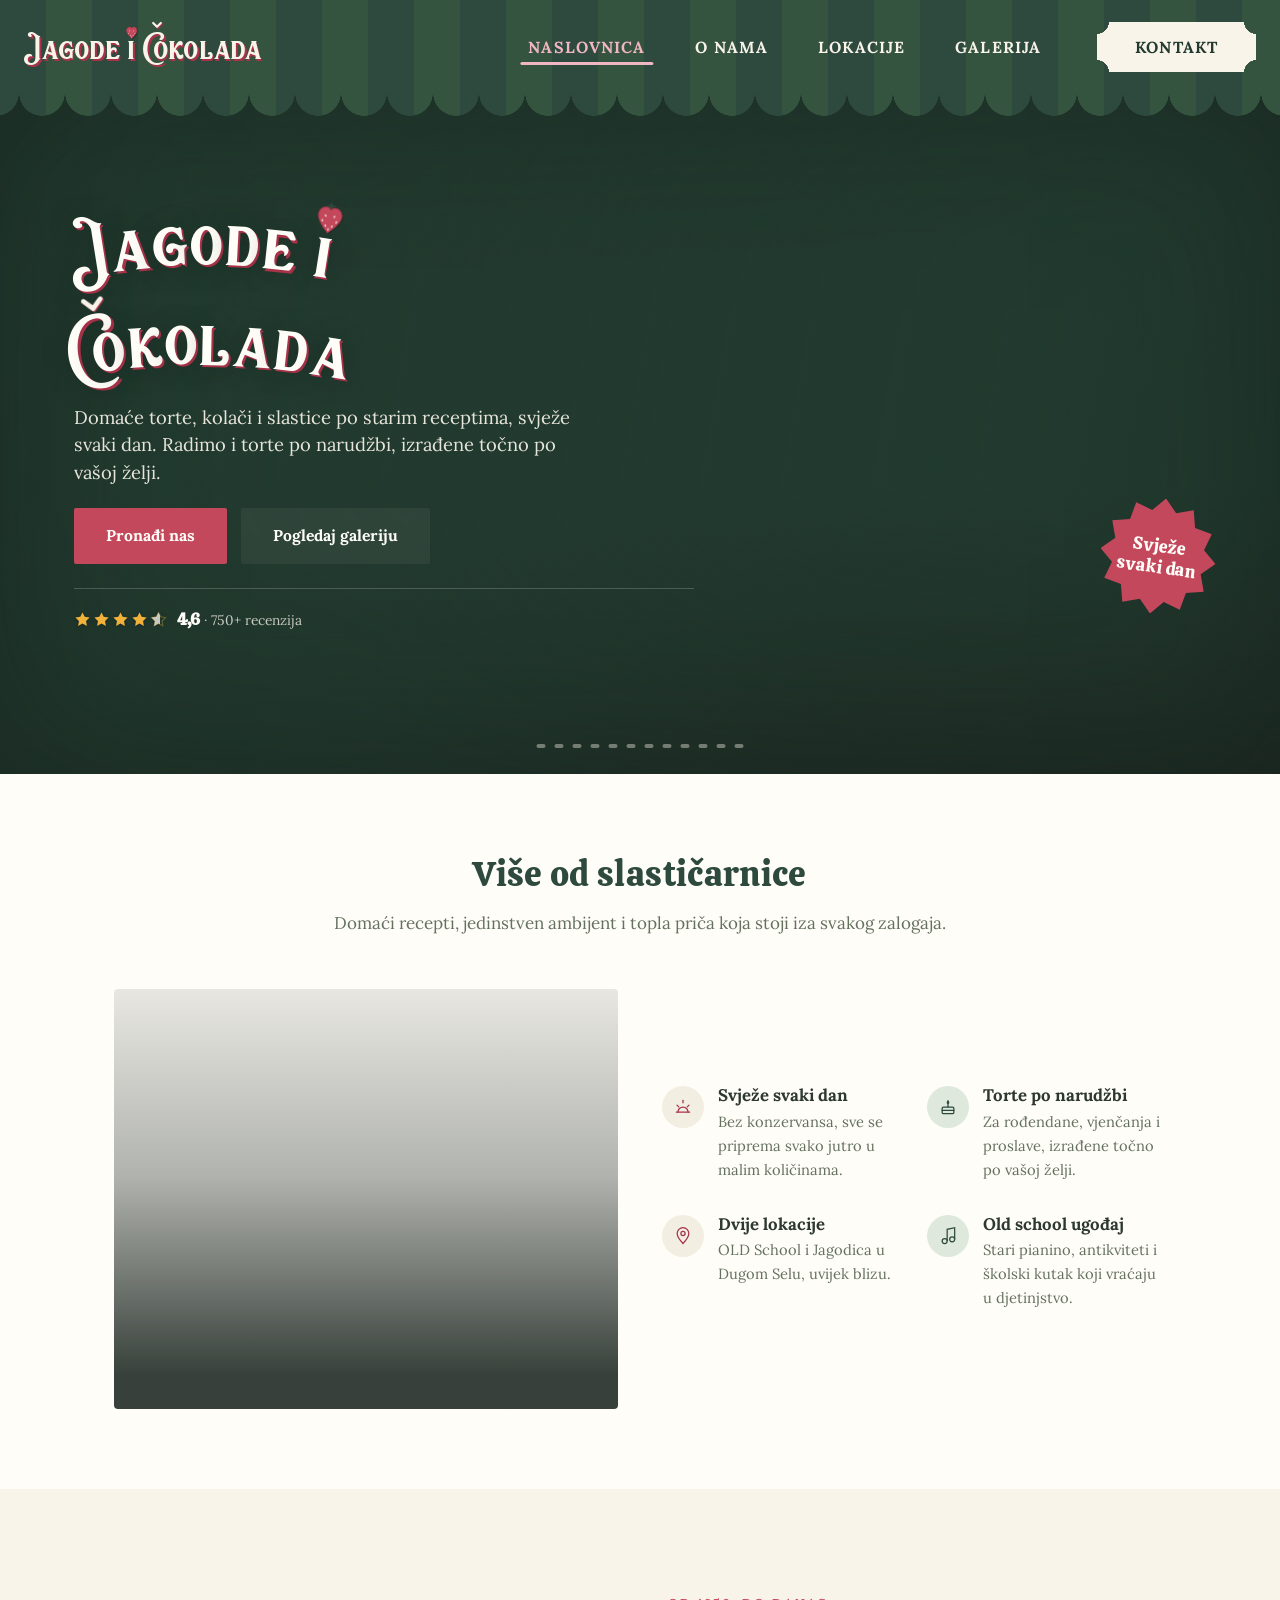
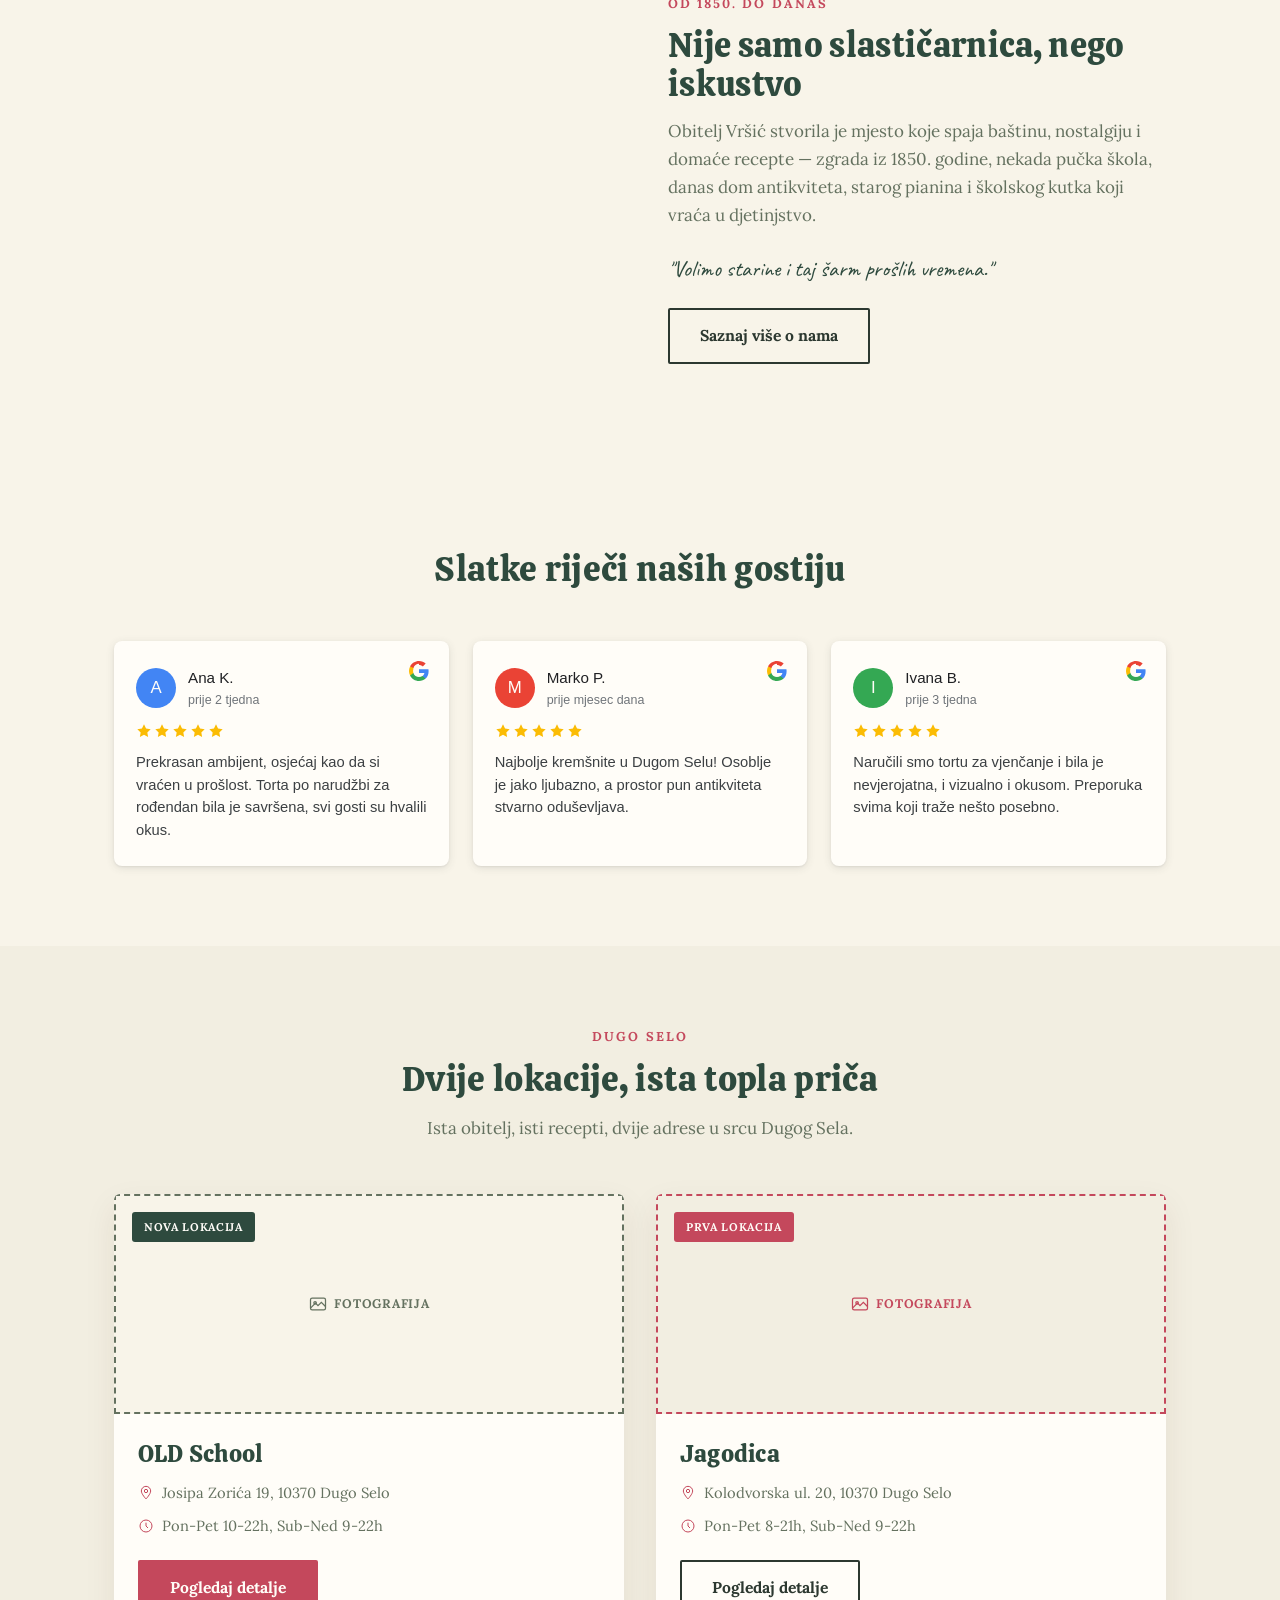
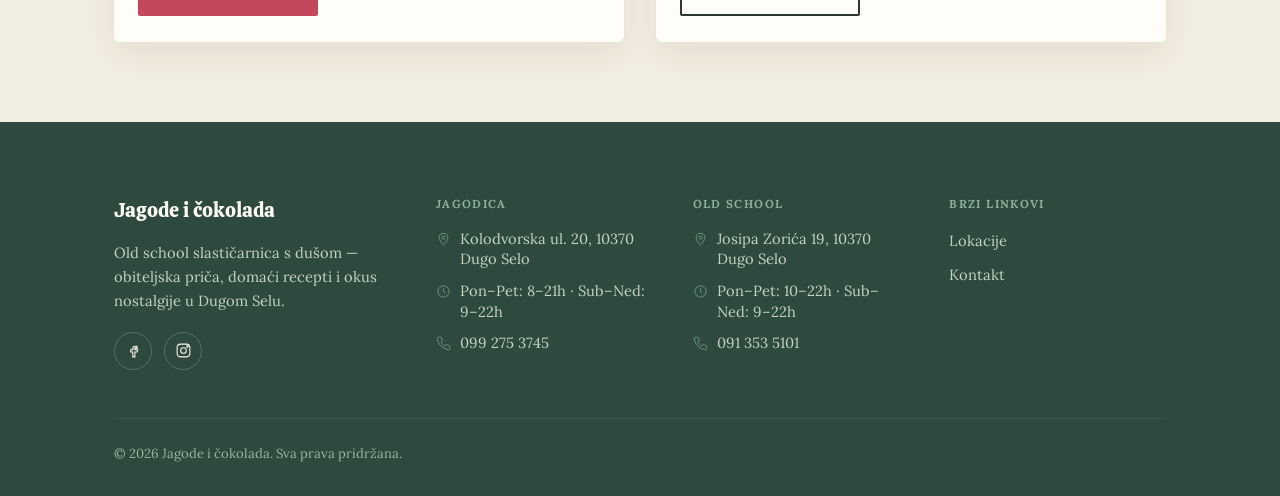
==== index.html @ 248cc476 "Initial commit: Jagode i čokolada website Static site for the Jagode i čokolada pastry shop (Dugo Se" ====
<!DOCTYPE html>
<html lang="hr">
<head>
<meta charset="UTF-8">
<meta name="viewport" content="width=device-width, initial-scale=1.0">
<title>Jagode i čokolada | Dugo Selo</title>
<link rel="preconnect" href="https://fonts.googleapis.com">
<link href="https://fonts.googleapis.com/css2?family=Calistoga&family=Caveat:wght@500;600&family=Lora:wght@400;500;600;700&display=swap" rel="stylesheet">
<link rel="stylesheet" href="css/style.css">
</head>
<body>

<header class="site-header">
  <div class="container">
    <a href="index.html" class="brand" aria-label="Slastičarnica Jagode i Čokolada — Old school, Dugo Selo">
      <span class="brand-name" aria-hidden="true">Jagode <span class="i-mark">i<svg class="i-berry" viewBox="0 0 24 26" aria-hidden="true">
        <polygon points="12,0.6 12.823,2.867 15.234,2.949 13.331,4.433 13.998,6.751 12,5.4 10.002,6.751 10.669,4.433 8.766,2.949 11.177,2.867" fill="var(--green)"/>
        <path d="M12,22 C12,22 4,15.2 4,10 C4,6.8 6.4,4.6 9,4.6 C10.4,4.6 11.5,5.4 12,6.4 C12.5,5.4 13.6,4.6 15,4.6 C17.6,4.6 20,6.8 20,10 C20,15.2 12,22 12,22 Z" fill="var(--straw)" stroke="var(--straw-deep)" stroke-width="0.6"/>
        <ellipse cx="9" cy="10.5" rx="0.55" ry="0.9" fill="var(--straw-soft)" transform="rotate(-20 9 10.5)"/>
        <ellipse cx="15" cy="10.5" rx="0.55" ry="0.9" fill="var(--straw-soft)" transform="rotate(20 15 10.5)"/>
        <ellipse cx="7.2" cy="14" rx="0.55" ry="0.9" fill="var(--straw-soft)" transform="rotate(-12 7.2 14)"/>
        <ellipse cx="16.8" cy="14" rx="0.55" ry="0.9" fill="var(--straw-soft)" transform="rotate(12 16.8 14)"/>
        <ellipse cx="9.8" cy="17.3" rx="0.55" ry="0.9" fill="var(--straw-soft)" transform="rotate(-16 9.8 17.3)"/>
        <ellipse cx="14.2" cy="17.3" rx="0.55" ry="0.9" fill="var(--straw-soft)" transform="rotate(16 14.2 17.3)"/>
        <ellipse cx="12" cy="19.6" rx="0.55" ry="0.85" fill="var(--straw-soft)"/>
      </svg></span> <span class="dc">C<svg class="dc-caron" viewBox="0 0 10 6" aria-hidden="true"><polyline points="1,1 5,5 9,1"/></svg></span>okolada</span>
    </a>
    <button class="nav-toggle" aria-label="Izbornik"><span></span><span></span><span></span></button>
    <nav class="main-nav">
      <ul>
        <li><a href="index.html" class="active">Naslovnica</a></li>
        <li><a href="o-nama.html">O nama</a></li>
        <li><a href="lokacije.html">Lokacije</a></li>
        <li><a href="galerija.html">Galerija</a></li>
        <li><a href="kontakt.html" class="nav-cta">Kontakt</a></li>
      </ul>
    </nav>
  </div>
</header>

<section class="hero">
  <div class="hero-slides" aria-hidden="true">
    <div class="hero-slide"><img src="images/food12.jpg" alt="" loading="eager"></div>
    <div class="hero-slide"><img src="images/food3.jpg" alt="" loading="lazy"></div>
    <div class="hero-slide"><img src="images/restaurant9.jpg" alt="" loading="lazy"></div>
    <div class="hero-slide"><img src="images/food1.webp" alt="" loading="lazy"></div>
    <div class="hero-slide"><img src="images/restaurant11.jpg" alt="" loading="lazy"></div>
    <div class="hero-slide"><img src="images/food5.jpg" alt="" loading="lazy"></div>
    <div class="hero-slide"><img src="images/restaurant4.webp" alt="" loading="lazy"></div>
    <div class="hero-slide"><img src="images/food8.webp" alt="" loading="lazy"></div>
    <div class="hero-slide"><img src="images/restaurant8.jpg" alt="" loading="lazy"></div>
    <div class="hero-slide"><img src="images/food2.webp" alt="" loading="lazy"></div>
    <div class="hero-slide"><img src="images/restaurant10.jpg" alt="" loading="lazy"></div>
    <div class="hero-slide"><img src="images/food4.jpg" alt="" loading="lazy"></div>
  </div>
  <div class="hero-scrim" aria-hidden="true"></div>

  <span class="hero-badge hero-badge-food" aria-hidden="true">Svježe<br>svaki dan</span>
  <span class="hero-badge hero-badge-restaurant" aria-hidden="true">Old school<br>ugođaj</span>

  <div class="hero-inner">
    <div class="hero-content">
      <h1 class="hero-title-main" aria-label="Jagode i Čokolada">
        <span aria-hidden="true">
          <span class="hero-title-line"><span class="cw" style="--r:-9deg;--y:0em">J</span><span class="cw" style="--r:-6deg;--y:-0.089em">a</span><span class="cw" style="--r:-3deg;--y:-0.142em">g</span><span class="cw" style="--r:0deg;--y:-0.16em">o</span><span class="cw" style="--r:3deg;--y:-0.142em">d</span><span class="cw" style="--r:6deg;--y:-0.089em">e</span> <span class="cw" style="--r:9deg;--y:0em"><span class="i-mark">i<svg class="i-berry" viewBox="0 0 24 26" aria-hidden="true">
            <polygon points="12,0.6 12.823,2.867 15.234,2.949 13.331,4.433 13.998,6.751 12,5.4 10.002,6.751 10.669,4.433 8.766,2.949 11.177,2.867" fill="var(--green)"/>
            <path d="M12,22 C12,22 4,15.2 4,10 C4,6.8 6.4,4.6 9,4.6 C10.4,4.6 11.5,5.4 12,6.4 C12.5,5.4 13.6,4.6 15,4.6 C17.6,4.6 20,6.8 20,10 C20,15.2 12,22 12,22 Z" fill="var(--straw)" stroke="var(--straw-deep)" stroke-width="0.6"/>
            <ellipse cx="9" cy="10.5" rx="0.55" ry="0.9" fill="var(--straw-soft)" transform="rotate(-20 9 10.5)"/>
            <ellipse cx="15" cy="10.5" rx="0.55" ry="0.9" fill="var(--straw-soft)" transform="rotate(20 15 10.5)"/>
            <ellipse cx="7.2" cy="14" rx="0.55" ry="0.9" fill="var(--straw-soft)" transform="rotate(-12 7.2 14)"/>
            <ellipse cx="16.8" cy="14" rx="0.55" ry="0.9" fill="var(--straw-soft)" transform="rotate(12 16.8 14)"/>
            <ellipse cx="9.8" cy="17.3" rx="0.55" ry="0.9" fill="var(--straw-soft)" transform="rotate(-16 9.8 17.3)"/>
            <ellipse cx="14.2" cy="17.3" rx="0.55" ry="0.9" fill="var(--straw-soft)" transform="rotate(16 14.2 17.3)"/>
            <ellipse cx="12" cy="19.6" rx="0.55" ry="0.85" fill="var(--straw-soft)"/>
          </svg></span></span></span>
          <span class="hero-title-line"><span class="cw" style="--r:-9deg;--y:0em"><span class="dc">C<svg class="dc-caron" viewBox="0 0 10 6" aria-hidden="true"><polyline points="1,1 5,5 9,1"/></svg></span></span><span class="cw" style="--r:-6.43deg;--y:-0.078em">o</span><span class="cw" style="--r:-3.86deg;--y:-0.131em">k</span><span class="cw" style="--r:-1.29deg;--y:-0.157em">o</span><span class="cw" style="--r:1.29deg;--y:-0.157em">l</span><span class="cw" style="--r:3.86deg;--y:-0.131em">a</span><span class="cw" style="--r:6.43deg;--y:-0.078em">d</span><span class="cw" style="--r:9deg;--y:0em">a</span></span>
        </span>
      </h1>
      <p class="lead">Domaće torte, kolači i slastice po starim receptima, svježe svaki dan. Radimo i torte po narudžbi, izrađene točno po vašoj želji.</p>
      <div class="hero-actions">
        <a href="lokacije.html" class="btn btn-strawberry">Pronađi nas</a>
        <a href="galerija.html" class="btn btn-hero-ghost">Pogledaj galeriju</a>
      </div>
      <div class="hero-trust">
        <div class="hero-trust-item">
          <div class="stars-mini" aria-hidden="true">
            <svg viewBox="0 0 24 24" fill="currentColor"><path d="M12 2l3.09 6.26L22 9.27l-5 4.87 1.18 6.88L12 17.77l-6.18 3.25L7 14.14 2 9.27l6.91-1.01L12 2z"/></svg>
            <svg viewBox="0 0 24 24" fill="currentColor"><path d="M12 2l3.09 6.26L22 9.27l-5 4.87 1.18 6.88L12 17.77l-6.18 3.25L7 14.14 2 9.27l6.91-1.01L12 2z"/></svg>
            <svg viewBox="0 0 24 24" fill="currentColor"><path d="M12 2l3.09 6.26L22 9.27l-5 4.87 1.18 6.88L12 17.77l-6.18 3.25L7 14.14 2 9.27l6.91-1.01L12 2z"/></svg>
            <svg viewBox="0 0 24 24" fill="currentColor"><path d="M12 2l3.09 6.26L22 9.27l-5 4.87 1.18 6.88L12 17.77l-6.18 3.25L7 14.14 2 9.27l6.91-1.01L12 2z"/></svg>
            <span class="star-partial" style="--fill:60%">
              <svg class="star-empty" viewBox="0 0 24 24" fill="none" stroke="currentColor" stroke-width="1.5"><path d="M12 2l3.09 6.26L22 9.27l-5 4.87 1.18 6.88L12 17.77l-6.18 3.25L7 14.14 2 9.27l6.91-1.01L12 2z"/></svg>
              <span class="star-fill-clip"><svg viewBox="0 0 24 24" fill="currentColor"><path d="M12 2l3.09 6.26L22 9.27l-5 4.87 1.18 6.88L12 17.77l-6.18 3.25L7 14.14 2 9.27l6.91-1.01L12 2z"/></svg></span>
            </span>
          </div>
          <div>
            <strong>4,6</strong> <span>&middot; 750+ recenzija</span>
          </div>
        </div>
      </div>
    </div>
  </div>

  <div class="hero-progress" aria-hidden="true">
    <span></span><span></span><span></span><span></span><span></span><span></span><span></span><span></span><span></span><span></span><span></span><span></span>
  </div>
</section>

<section id="zasto">
  <div class="container">
    <div class="section-header">
      <h2>Više od slastičarnice</h2>
      <p>Domaći recepti, jedinstven ambijent i topla priča koja stoji iza svakog zalogaja.</p>
    </div>
    <div class="why-grid">
      <div class="why-photo">
        <div class="feature-slides">
          <!-- Miks ambijenta, kolača i torti: dodaj/zamijeni sliku i uskladi caption-slide tekst ispod -->
          <div class="feature-slide"><img src="images/restaurant.webp" alt="Ambijent slastičarnice" loading="lazy"></div>
          <div class="feature-slide"><img src="images/food5.jpg" alt="Domaći kolači" loading="lazy"></div>
          <div class="feature-slide"><img src="images/restaurant5.webp" alt="Ambijent slastičarnice" loading="lazy"></div>
          <div class="feature-slide"><img src="images/cake7.webp" alt="Torte po narudžbi" loading="lazy"></div>
          <div class="feature-slide"><img src="images/restaurant10.jpg" alt="Ambijent slastičarnice" loading="lazy"></div>
        </div>
        <div class="feature-overlay"></div>
        <div class="feature-content">
          <div class="caption-slide">
            <h3>Old school ambijent</h3>
            <p>Antikviteti, stari pianino i školski kutak u zgradi iz 1850.</p>
          </div>
          <div class="caption-slide">
            <h3>Domaći kolači</h3>
            <p>Krafne, kremšnite i slastice po starim receptima, svježe svaki dan.</p>
          </div>
          <div class="caption-slide">
            <h3>Old school ambijent</h3>
            <p>Antikviteti, stari pianino i školski kutak u zgradi iz 1850.</p>
          </div>
          <div class="caption-slide">
            <h3>Torte po narudžbi</h3>
            <p>Za rođendane, vjenčanja i proslave, izrađene točno po vašoj želji.</p>
          </div>
          <div class="caption-slide">
            <h3>Old school ambijent</h3>
            <p>Antikviteti, stari pianino i školski kutak u zgradi iz 1850.</p>
          </div>
        </div>
      </div>
      <div class="why-list">
        <div class="why-item">
          <span class="why-icon why-icon-straw" aria-hidden="true">
            <svg viewBox="0 0 24 24" fill="none" stroke="currentColor" stroke-width="1.5" stroke-linecap="round"><path d="M4 18h16"/><path d="M6 18a6 6 0 0 1 12 0"/><path d="M12 4v3"/><path d="M4.8 9.8l2.1 2.1"/><path d="M19.2 9.8l-2.1 2.1"/></svg>
          </span>
          <div>
            <h3>Svježe svaki dan</h3>
            <p>Bez konzervansa, sve se priprema svako jutro u malim količinama.</p>
          </div>
        </div>
        <div class="why-item">
          <span class="why-icon why-icon-green" aria-hidden="true">
            <svg viewBox="0 0 24 24" fill="none" stroke="currentColor" stroke-width="1.5" stroke-linecap="round" stroke-linejoin="round"><rect x="5" y="12" width="14" height="8" rx="1.5"/><path d="M5 16h14"/><path d="M12 12V7.5"/><path d="M12 7.5c-.9 0-1.15-.85-.6-1.6.4-.55.6-1.15.6-1.65 0 .5.2 1.1.6 1.65.55.75.3 1.6-.6 1.6z"/></svg>
          </span>
          <div>
            <h3>Torte po narudžbi</h3>
            <p>Za rođendane, vjenčanja i proslave, izrađene točno po vašoj želji.</p>
          </div>
        </div>
        <div class="why-item">
          <span class="why-icon why-icon-straw" aria-hidden="true">
            <svg viewBox="0 0 24 24" fill="none" stroke="currentColor" stroke-width="1.5"><path d="M12 21s7-7.58 7-12A7 7 0 0 0 5 9c0 4.42 7 12 7 12z"/><circle cx="12" cy="9" r="2.5"/></svg>
          </span>
          <div>
            <h3>Dvije lokacije</h3>
            <p>OLD School i Jagodica u Dugom Selu, uvijek blizu.</p>
          </div>
        </div>
        <div class="why-item">
          <span class="why-icon why-icon-green" aria-hidden="true">
            <svg viewBox="0 0 24 24" fill="none" stroke="currentColor" stroke-width="1.5"><circle cx="8" cy="18" r="3"/><path d="M11 18V4l9-2v14"/><circle cx="17" cy="16" r="3"/></svg>
          </span>
          <div>
            <h3>Old school ugođaj</h3>
            <p>Stari pianino, antikviteti i školski kutak koji vraćaju u djetinjstvo.</p>
          </div>
        </div>
      </div>
    </div>
  </div>
</section>

<section class="section-cream">
  <div class="container split">
    <div class="why-photo">
      <div class="feature-slides">
        <div class="feature-slide"><img src="images/restaurant2.webp" alt="Ambijent slastičarnice" loading="lazy"></div>
        <div class="feature-slide"><img src="images/restaurant4.webp" alt="Ambijent slastičarnice" loading="lazy"></div>
        <div class="feature-slide"><img src="images/restaurant7.webp" alt="Ambijent slastičarnice" loading="lazy"></div>
        <div class="feature-slide"><img src="images/restaurant9.jpg" alt="Ambijent slastičarnice" loading="lazy"></div>
        <div class="feature-slide"><img src="images/restaurant11.jpg" alt="Ambijent slastičarnice" loading="lazy"></div>
      </div>
    </div>
    <div>
      <span class="script">Od 1850. do danas</span>
      <h2>Nije samo slastičarnica, nego iskustvo</h2>
      <p>Obitelj Vršić stvorila je mjesto koje spaja baštinu, nostalgiju i domaće recepte — zgrada iz 1850. godine, nekada pučka škola, danas dom antikviteta, starog pianina i školskog kutka koji vraća u djetinjstvo.</p>
      <blockquote class="pull-quote" style="text-align:left; margin:24px 0; font-size:1.4rem;">"Volimo starine i taj šarm prošlih vremena."</blockquote>
      <a href="o-nama.html" class="btn btn-outline">Saznaj više o nama</a>
    </div>
  </div>
</section>

<section class="section-cream">
  <div class="container">
    <div class="section-header">
      <h2>Slatke riječi naših gostiju</h2>
    </div>
    <div class="review-grid">
      <div class="review-card">
        <div class="review-head">
          <span class="review-avatar" style="background:#4285F4;">A</span>
          <div class="review-meta">
            <span class="review-name">Ana K.</span>
            <span class="review-time">prije 2 tjedna</span>
          </div>
        </div>
        <div class="stars" aria-label="5 od 5">
          <svg viewBox="0 0 24 24" fill="currentColor"><path d="M12 2l3.09 6.26L22 9.27l-5 4.87 1.18 6.88L12 17.77l-6.18 3.25L7 14.14 2 9.27l6.91-1.01L12 2z"/></svg>
          <svg viewBox="0 0 24 24" fill="currentColor"><path d="M12 2l3.09 6.26L22 9.27l-5 4.87 1.18 6.88L12 17.77l-6.18 3.25L7 14.14 2 9.27l6.91-1.01L12 2z"/></svg>
          <svg viewBox="0 0 24 24" fill="currentColor"><path d="M12 2l3.09 6.26L22 9.27l-5 4.87 1.18 6.88L12 17.77l-6.18 3.25L7 14.14 2 9.27l6.91-1.01L12 2z"/></svg>
          <svg viewBox="0 0 24 24" fill="currentColor"><path d="M12 2l3.09 6.26L22 9.27l-5 4.87 1.18 6.88L12 17.77l-6.18 3.25L7 14.14 2 9.27l6.91-1.01L12 2z"/></svg>
          <svg viewBox="0 0 24 24" fill="currentColor"><path d="M12 2l3.09 6.26L22 9.27l-5 4.87 1.18 6.88L12 17.77l-6.18 3.25L7 14.14 2 9.27l6.91-1.01L12 2z"/></svg>
        </div>
        <p>Prekrasan ambijent, osjećaj kao da si vraćen u prošlost. Torta po narudžbi za rođendan bila je savršena, svi gosti su hvalili okus.</p>
        <svg class="review-google-badge" viewBox="0 0 18 18" aria-hidden="true"><path fill="#4285F4" d="M17.64 9.2c0-.637-.057-1.251-.164-1.84H9v3.481h4.844c-.209 1.125-.843 2.078-1.796 2.717v2.259h2.908c1.702-1.567 2.684-3.874 2.684-6.617z"/><path fill="#34A853" d="M9 18c2.43 0 4.467-.806 5.956-2.18l-2.908-2.259c-.806.54-1.837.86-3.048.86-2.344 0-4.328-1.584-5.036-3.711H.957v2.332C2.438 15.983 5.482 18 9 18z"/><path fill="#FBBC05" d="M3.964 10.71c-.18-.54-.282-1.117-.282-1.71s.102-1.17.282-1.71V4.958H.957C.348 6.173 0 7.548 0 9s.348 2.827.957 4.042l3.007-2.332z"/><path fill="#EA4335" d="M9 3.58c1.321 0 2.508.454 3.44 1.345l2.582-2.58C13.463.891 11.426 0 9 0 5.482 0 2.438 2.017.957 4.958L3.964 6.29C4.672 4.163 6.656 2.58 9 2.58z"/></svg>
      </div>
      <div class="review-card">
        <div class="review-head">
          <span class="review-avatar" style="background:#EA4335;">M</span>
          <div class="review-meta">
            <span class="review-name">Marko P.</span>
            <span class="review-time">prije mjesec dana</span>
          </div>
        </div>
        <div class="stars" aria-label="5 od 5">
          <svg viewBox="0 0 24 24" fill="currentColor"><path d="M12 2l3.09 6.26L22 9.27l-5 4.87 1.18 6.88L12 17.77l-6.18 3.25L7 14.14 2 9.27l6.91-1.01L12 2z"/></svg>
          <svg viewBox="0 0 24 24" fill="currentColor"><path d="M12 2l3.09 6.26L22 9.27l-5 4.87 1.18 6.88L12 17.77l-6.18 3.25L7 14.14 2 9.27l6.91-1.01L12 2z"/></svg>
          <svg viewBox="0 0 24 24" fill="currentColor"><path d="M12 2l3.09 6.26L22 9.27l-5 4.87 1.18 6.88L12 17.77l-6.18 3.25L7 14.14 2 9.27l6.91-1.01L12 2z"/></svg>
          <svg viewBox="0 0 24 24" fill="currentColor"><path d="M12 2l3.09 6.26L22 9.27l-5 4.87 1.18 6.88L12 17.77l-6.18 3.25L7 14.14 2 9.27l6.91-1.01L12 2z"/></svg>
          <svg viewBox="0 0 24 24" fill="currentColor"><path d="M12 2l3.09 6.26L22 9.27l-5 4.87 1.18 6.88L12 17.77l-6.18 3.25L7 14.14 2 9.27l6.91-1.01L12 2z"/></svg>
        </div>
        <p>Najbolje kremšnite u Dugom Selu! Osoblje je jako ljubazno, a prostor pun antikviteta stvarno oduševljava.</p>
        <svg class="review-google-badge" viewBox="0 0 18 18" aria-hidden="true"><path fill="#4285F4" d="M17.64 9.2c0-.637-.057-1.251-.164-1.84H9v3.481h4.844c-.209 1.125-.843 2.078-1.796 2.717v2.259h2.908c1.702-1.567 2.684-3.874 2.684-6.617z"/><path fill="#34A853" d="M9 18c2.43 0 4.467-.806 5.956-2.18l-2.908-2.259c-.806.54-1.837.86-3.048.86-2.344 0-4.328-1.584-5.036-3.711H.957v2.332C2.438 15.983 5.482 18 9 18z"/><path fill="#FBBC05" d="M3.964 10.71c-.18-.54-.282-1.117-.282-1.71s.102-1.17.282-1.71V4.958H.957C.348 6.173 0 7.548 0 9s.348 2.827.957 4.042l3.007-2.332z"/><path fill="#EA4335" d="M9 3.58c1.321 0 2.508.454 3.44 1.345l2.582-2.58C13.463.891 11.426 0 9 0 5.482 0 2.438 2.017.957 4.958L3.964 6.29C4.672 4.163 6.656 2.58 9 2.58z"/></svg>
      </div>
      <div class="review-card">
        <div class="review-head">
          <span class="review-avatar" style="background:#34A853;">I</span>
          <div class="review-meta">
            <span class="review-name">Ivana B.</span>
            <span class="review-time">prije 3 tjedna</span>
          </div>
        </div>
        <div class="stars" aria-label="5 od 5">
          <svg viewBox="0 0 24 24" fill="currentColor"><path d="M12 2l3.09 6.26L22 9.27l-5 4.87 1.18 6.88L12 17.77l-6.18 3.25L7 14.14 2 9.27l6.91-1.01L12 2z"/></svg>
          <svg viewBox="0 0 24 24" fill="currentColor"><path d="M12 2l3.09 6.26L22 9.27l-5 4.87 1.18 6.88L12 17.77l-6.18 3.25L7 14.14 2 9.27l6.91-1.01L12 2z"/></svg>
          <svg viewBox="0 0 24 24" fill="currentColor"><path d="M12 2l3.09 6.26L22 9.27l-5 4.87 1.18 6.88L12 17.77l-6.18 3.25L7 14.14 2 9.27l6.91-1.01L12 2z"/></svg>
          <svg viewBox="0 0 24 24" fill="currentColor"><path d="M12 2l3.09 6.26L22 9.27l-5 4.87 1.18 6.88L12 17.77l-6.18 3.25L7 14.14 2 9.27l6.91-1.01L12 2z"/></svg>
          <svg viewBox="0 0 24 24" fill="currentColor"><path d="M12 2l3.09 6.26L22 9.27l-5 4.87 1.18 6.88L12 17.77l-6.18 3.25L7 14.14 2 9.27l6.91-1.01L12 2z"/></svg>
        </div>
        <p>Naručili smo tortu za vjenčanje i bila je nevjerojatna, i vizualno i okusom. Preporuka svima koji traže nešto posebno.</p>
        <svg class="review-google-badge" viewBox="0 0 18 18" aria-hidden="true"><path fill="#4285F4" d="M17.64 9.2c0-.637-.057-1.251-.164-1.84H9v3.481h4.844c-.209 1.125-.843 2.078-1.796 2.717v2.259h2.908c1.702-1.567 2.684-3.874 2.684-6.617z"/><path fill="#34A853" d="M9 18c2.43 0 4.467-.806 5.956-2.18l-2.908-2.259c-.806.54-1.837.86-3.048.86-2.344 0-4.328-1.584-5.036-3.711H.957v2.332C2.438 15.983 5.482 18 9 18z"/><path fill="#FBBC05" d="M3.964 10.71c-.18-.54-.282-1.117-.282-1.71s.102-1.17.282-1.71V4.958H.957C.348 6.173 0 7.548 0 9s.348 2.827.957 4.042l3.007-2.332z"/><path fill="#EA4335" d="M9 3.58c1.321 0 2.508.454 3.44 1.345l2.582-2.58C13.463.891 11.426 0 9 0 5.482 0 2.438 2.017.957 4.958L3.964 6.29C4.672 4.163 6.656 2.58 9 2.58z"/></svg>
      </div>
    </div>
  </div>
</section>

<section class="section-pink">
  <div class="container">
    <div class="section-header">
      <span class="script">Dugo Selo</span>
      <h2>Dvije lokacije, ista topla priča</h2>
      <p style="color:var(--choc-soft);">Ista obitelj, isti recepti, dvije adrese u srcu Dugog Sela.</p>
    </div>
    <div class="location-grid">
      <div class="location-card">
        <div class="location-photo ph-box">
          <span class="location-tag">Nova lokacija</span>
          <svg viewBox="0 0 24 24" fill="none" stroke="currentColor" stroke-width="1.5"><rect x="3" y="5" width="18" height="14" rx="2"/><circle cx="8.5" cy="10.5" r="1.5"/><path d="M21 15l-5-5-4 4-3-3-6 6"/></svg>
          Fotografija
        </div>
        <div class="location-body">
          <h3>OLD School</h3>
          <div class="location-row">
            <svg viewBox="0 0 24 24" fill="none" stroke="currentColor" stroke-width="1.5"><path d="M12 21s7-7.58 7-12A7 7 0 0 0 5 9c0 4.42 7 12 7 12z"/><circle cx="12" cy="9" r="2.5"/></svg>
            Josipa Zorića 19, 10370 Dugo Selo
          </div>
          <div class="location-row">
            <svg viewBox="0 0 24 24" fill="none" stroke="currentColor" stroke-width="1.5"><circle cx="12" cy="12" r="9"/><path d="M12 7v5l3 3"/></svg>
            Pon-Pet 10-22h, Sub-Ned 9-22h
          </div>
          <a href="lokacije.html" class="btn btn-strawberry">Pogledaj detalje</a>
        </div>
      </div>
      <div class="location-card">
        <div class="location-photo ph-box strawberry">
          <span class="location-tag location-tag-straw">Prva lokacija</span>
          <svg viewBox="0 0 24 24" fill="none" stroke="currentColor" stroke-width="1.5"><rect x="3" y="5" width="18" height="14" rx="2"/><circle cx="8.5" cy="10.5" r="1.5"/><path d="M21 15l-5-5-4 4-3-3-6 6"/></svg>
          Fotografija
        </div>
        <div class="location-body">
          <h3>Jagodica</h3>
          <div class="location-row">
            <svg viewBox="0 0 24 24" fill="none" stroke="currentColor" stroke-width="1.5"><path d="M12 21s7-7.58 7-12A7 7 0 0 0 5 9c0 4.42 7 12 7 12z"/><circle cx="12" cy="9" r="2.5"/></svg>
            Kolodvorska ul. 20, 10370 Dugo Selo
          </div>
          <div class="location-row">
            <svg viewBox="0 0 24 24" fill="none" stroke="currentColor" stroke-width="1.5"><circle cx="12" cy="12" r="9"/><path d="M12 7v5l3 3"/></svg>
            Pon-Pet 8-21h, Sub-Ned 9-22h
          </div>
          <a href="lokacije.html" class="btn btn-outline">Pogledaj detalje</a>
        </div>
      </div>
    </div>
  </div>
</section>

<footer class="site-footer">
  <div class="container">
    <div class="footer-grid">
      <div class="footer-col">
        <h4>Jagode i čokolada</h4>
        <p>Old school slastičarnica s dušom — obiteljska priča, domaći recepti i okus nostalgije u Dugom Selu.</p>
        <div class="social-icons">
          <a href="#" aria-label="Facebook"><svg viewBox="0 0 24 24" fill="none" stroke="currentColor" stroke-width="1.5"><path d="M14 9h3V6h-3a3 3 0 0 0-3 3v2H8v3h3v7h3v-7h3l1-3h-4V9a1 1 0 0 1 1-1z"/></svg></a>
          <a href="#" aria-label="Instagram"><svg viewBox="0 0 24 24" fill="none" stroke="currentColor" stroke-width="1.5"><rect x="3" y="3" width="18" height="18" rx="5"/><circle cx="12" cy="12" r="4"/><circle cx="17.5" cy="6.5" r="1"/></svg></a>
        </div>
      </div>
      <div class="footer-col">
        <span class="footer-kicker">Jagodica</span>
        <div class="footer-line">
          <svg viewBox="0 0 24 24" fill="none" stroke="currentColor" stroke-width="1.5"><path d="M12 21s7-7.58 7-12A7 7 0 0 0 5 9c0 4.42 7 12 7 12z"/><circle cx="12" cy="9" r="2.5"/></svg>
          Kolodvorska ul. 20, 10370 Dugo Selo
        </div>
        <div class="footer-line">
          <svg viewBox="0 0 24 24" fill="none" stroke="currentColor" stroke-width="1.5"><circle cx="12" cy="12" r="9"/><path d="M12 7v5l3 3"/></svg>
          Pon&ndash;Pet: 8&ndash;21h &middot; Sub&ndash;Ned: 9&ndash;22h
        </div>
        <div class="footer-line">
          <svg viewBox="0 0 24 24" fill="none" stroke="currentColor" stroke-width="1.5"><path d="M22 16.92v3a2 2 0 0 1-2.18 2 19.79 19.79 0 0 1-8.63-3.07 19.5 19.5 0 0 1-6-6 19.79 19.79 0 0 1-3.07-8.67A2 2 0 0 1 4.11 2h3a2 2 0 0 1 2 1.72c.12.81.35 1.6.68 2.34a2 2 0 0 1-.45 2.11L8 9.91a16 16 0 0 0 6 6l1.74-1.34a2 2 0 0 1 2.11-.45c.74.33 1.53.56 2.34.68A2 2 0 0 1 22 16.92z"/></svg>
          099 275 3745
        </div>
      </div>
      <div class="footer-col">
        <span class="footer-kicker">OLD School</span>
        <div class="footer-line">
          <svg viewBox="0 0 24 24" fill="none" stroke="currentColor" stroke-width="1.5"><path d="M12 21s7-7.58 7-12A7 7 0 0 0 5 9c0 4.42 7 12 7 12z"/><circle cx="12" cy="9" r="2.5"/></svg>
          Josipa Zorića 19, 10370 Dugo Selo
        </div>
        <div class="footer-line">
          <svg viewBox="0 0 24 24" fill="none" stroke="currentColor" stroke-width="1.5"><circle cx="12" cy="12" r="9"/><path d="M12 7v5l3 3"/></svg>
          Pon&ndash;Pet: 10&ndash;22h &middot; Sub&ndash;Ned: 9&ndash;22h
        </div>
        <div class="footer-line">
          <svg viewBox="0 0 24 24" fill="none" stroke="currentColor" stroke-width="1.5"><path d="M22 16.92v3a2 2 0 0 1-2.18 2 19.79 19.79 0 0 1-8.63-3.07 19.5 19.5 0 0 1-6-6 19.79 19.79 0 0 1-3.07-8.67A2 2 0 0 1 4.11 2h3a2 2 0 0 1 2 1.72c.12.81.35 1.6.68 2.34a2 2 0 0 1-.45 2.11L8 9.91a16 16 0 0 0 6 6l1.74-1.34a2 2 0 0 1 2.11-.45c.74.33 1.53.56 2.34.68A2 2 0 0 1 22 16.92z"/></svg>
          091 353 5101
        </div>
      </div>
      <div class="footer-col">
        <span class="footer-kicker">Brzi linkovi</span>
        <ul>
          <li><a href="lokacije.html">Lokacije</a></li>
          <li><a href="kontakt.html">Kontakt</a></li>
        </ul>
      </div>
    </div>
    <div class="footer-bottom">&copy; 2026 Jagode i čokolada. Sva prava pridržana.</div>
  </div>
</footer>
<script src="js/main.js"></script>
</body>
</html>
---- css/style.css ----
/* Logo font (Sacred Bridge — demo/personal-use; nema hrvatske dijakritike pa se č/Č crtaju ručno) */
@font-face {
  font-family: 'Sacred Bridge';
  src: url('../fonts/sacred-bridge-demo.ttf') format('truetype');
  font-weight: normal;
  font-style: normal;
  font-display: swap;
}

:root {
  --green: #2E4A3E;
  --green-deep: #223A2F;
  --choc: #2C3830;
  --choc-soft: #64715F;
  --straw: #C4485C;
  --straw-deep: #A83248;
  --straw-soft: #EDD6D0;
  --pink-bg: #F2EEE1;
  --cream: #F8F4E9;
  --white: #FFFDF8;
  --line: #E5E0CF;
  --font-display: 'Calistoga', serif;
  --font-body: 'Lora', serif;
  --font-script: 'Caveat', cursive;
}

* { box-sizing: border-box; }

html { scroll-behavior: smooth; }

body {
  margin: 0;
  font-family: var(--font-body);
  font-size: 17px;
  color: var(--choc);
  background: var(--white);
  line-height: 1.65;
}

h1, h2, h3 {
  font-family: var(--font-display);
  font-weight: 400;
  margin: 0 0 0.4em;
  line-height: 1.15;
  letter-spacing: 0.01em;
  color: var(--green);
}

p { margin: 0 0 1em; }

a { color: inherit; text-decoration: none; }

img, .ph-box { display: block; }

.container {
  max-width: 1100px;
  margin: 0 auto;
  padding: 0 24px;
}

/* Kicker (nadnaslov) */
.script {
  display: block;
  font-family: var(--font-body);
  font-size: 0.8rem;
  font-weight: 700;
  letter-spacing: 0.16em;
  text-transform: uppercase;
  color: var(--straw);
  margin-bottom: 12px;
}

/* Placeholder photo box */
.ph-box {
  border: 2px dashed var(--choc-soft);
  border-radius: 3px;
  display: flex;
  align-items: center;
  justify-content: center;
  color: var(--choc-soft);
  background: var(--cream);
  font-size: 0.78rem;
  letter-spacing: 0.06em;
  text-transform: uppercase;
  font-weight: 700;
  text-align: center;
  gap: 6px;
  min-height: 140px;
}
.ph-box.strawberry { border-color: var(--straw); color: var(--straw); background: var(--pink-bg); }
.ph-box.arch { border-radius: 3px; }
.ph-box svg { width: 20px; height: 20px; flex-shrink: 0; }

/* Google Maps embed */
.map-embed {
  border-radius: 4px;
  overflow: hidden;
  line-height: 0;
}
.map-embed iframe { display: block; }

/* Announcement bar */
.topbar {
  background: var(--green);
  color: var(--cream);
  font-size: 0.82rem;
  font-weight: 700;
  letter-spacing: 0.04em;
  text-align: center;
  padding: 8px 16px;
}
.topbar span { margin: 0 10px; }

/* Uppercase kicker */
.kicker {
  display: block;
  font-size: 0.78rem;
  font-weight: 800;
  letter-spacing: 0.18em;
  text-transform: uppercase;
  color: var(--straw);
  margin-bottom: 10px;
}

/* Badge */
.badge {
  display: inline-block;
  background: var(--straw-soft);
  color: var(--straw-deep);
  font-size: 0.72rem;
  font-weight: 800;
  letter-spacing: 0.06em;
  text-transform: uppercase;
  padding: 4px 12px;
  border-radius: 3px;
  margin-left: 10px;
  vertical-align: middle;
}
.badge.green { background: #DEE8DC; color: var(--green); }

/* Feature cards (why us) — bento photo background */
.feature-grid {
  display: grid;
  grid-template-columns: 1.25fr 1fr;
  grid-template-rows: 1fr 1fr;
  gap: 20px;
}
.feature-card {
  position: relative;
  display: flex;
  align-items: flex-end;
  min-height: 232px;
  border-radius: 4px;
  overflow: hidden;
}
.feature-lg { grid-row: 1 / span 2; }
.feature-bg {
  position: absolute;
  inset: 0;
  width: 100%;
  height: 100%;
  object-fit: cover;
  transition: transform 0.5s ease;
}
.feature-card:hover .feature-bg { transform: scale(1.06); }
.feature-slides { position: absolute; inset: 0; }
.feature-slide {
  position: absolute;
  inset: 0;
  opacity: 0;
  animation: featFade 30s infinite;
}
.feature-slide img { width: 100%; height: 100%; object-fit: cover; }
.feature-slide:only-child { animation: none; opacity: 1; }
.feature-slide:nth-child(1) { animation-delay: 0s; }
.feature-slide:nth-child(2) { animation-delay: 6s; }
.feature-slide:nth-child(3) { animation-delay: 12s; }
.feature-slide:nth-child(4) { animation-delay: 18s; }
.feature-slide:nth-child(5) { animation-delay: 24s; }
@keyframes featFade {
  0% { opacity: 0; }
  3% { opacity: 1; }
  20% { opacity: 1; }
  23% { opacity: 0; }
  100% { opacity: 0; }
}
.feature-lg:hover .feature-slide { transform: scale(1.04); transition: transform 0.5s ease; }
@media (prefers-reduced-motion: reduce) {
  .feature-slide { animation: none; }
  .feature-slide:nth-child(1) { opacity: 1; }
}
.feature-overlay {
  position: absolute;
  inset: 0;
  background: linear-gradient(to top, rgba(28, 38, 32, 0.88) 8%, rgba(28, 38, 32, 0.35) 55%, rgba(28, 38, 32, 0.1) 100%);
}
.feature-content {
  position: relative;
  z-index: 1;
  padding: 26px 24px;
}
.feature-content h3 { color: var(--white); font-size: 1.5rem; margin-bottom: 6px; }
.feature-content p { color: rgba(255, 253, 248, 0.9); font-size: 0.96rem; margin: 0; }
.feature-lg .feature-content { padding: 32px 30px; }
.feature-lg .feature-content h3 { font-size: 2rem; }
.feature-lg .feature-content p { font-size: 1.05rem; }

/* Why us — photo anchor + benefit list */
.why-grid {
  display: grid;
  grid-template-columns: 1fr 1fr;
  gap: 44px;
  align-items: stretch;
}
.why-photo {
  position: relative;
  display: flex;
  align-items: flex-end;
  min-height: 420px;
  border-radius: 4px;
  overflow: hidden;
}
.why-photo:hover .feature-slide { transform: scale(1.04); transition: transform 0.5s ease; }
.why-photo .feature-content { min-height: 100px; width: 100%; }
.caption-slide {
  position: absolute;
  inset: 0;
  padding: inherit;
  display: flex;
  flex-direction: column;
  justify-content: flex-end;
  opacity: 0;
  animation: featFade 30s infinite;
}
.caption-slide h3, .caption-slide p { margin: 0; }
.caption-slide h3 { margin-bottom: 6px; }
.caption-slide:nth-child(1) { animation-delay: 0s; }
.caption-slide:nth-child(2) { animation-delay: 6s; }
.caption-slide:nth-child(3) { animation-delay: 12s; }
.caption-slide:nth-child(4) { animation-delay: 18s; }
.caption-slide:nth-child(5) { animation-delay: 24s; }
@media (prefers-reduced-motion: reduce) {
  .caption-slide { animation: none; }
  .caption-slide:nth-child(1) { opacity: 1; }
}
.why-list {
  display: grid;
  grid-template-columns: repeat(2, 1fr);
  gap: 32px 26px;
  align-content: center;
}
.why-item { display: flex; gap: 14px; align-items: flex-start; }
.why-icon {
  flex-shrink: 0;
  width: 42px;
  height: 42px;
  border-radius: 50%;
  display: flex;
  align-items: center;
  justify-content: center;
}
.why-icon svg { width: 20px; height: 20px; }
.why-icon-straw { background: var(--pink-bg); color: var(--straw-deep); }
.why-icon-green { background: #DEE8DC; color: var(--green); }
.why-item h3 {
  font-family: var(--font-body);
  font-weight: 700;
  font-size: 1.05rem;
  letter-spacing: 0;
  margin: 0 0 4px;
  color: var(--choc);
}
.why-item p { font-size: 0.92rem; color: var(--choc-soft); margin: 0; }

/* Header — awning (tenda) */
.site-header {
  position: sticky;
  top: 0;
  z-index: 100;
  background: repeating-linear-gradient(
    90deg,
    var(--green) 0,
    var(--green) 46px,
    #35543f 46px,
    #35543f 92px
  );
}
.site-header::after {
  content: "";
  position: absolute;
  left: 0;
  right: 0;
  top: calc(100% - 1px);
  height: 25px;
  background: inherit;
  -webkit-mask: radial-gradient(circle 23px at 50% 0, #000 98%, transparent) 50% 0 / 46px 100%;
  mask: radial-gradient(circle 23px at 50% 0, #000 98%, transparent) 50% 0 / 46px 100%;
}
.site-header .container {
  display: flex;
  align-items: center;
  justify-content: space-between;
  gap: 32px;
  height: 94px;
  max-width: 1280px;
}

.brand {
  display: flex;
  flex-direction: column;
  align-items: center;
  line-height: 1;
  flex-shrink: 0;
  text-align: center;
}
.brand-name {
  font-family: 'Sacred Bridge', var(--font-display), serif;
  font-size: 2.15rem;
  font-weight: normal;
  color: var(--cream);
  letter-spacing: 0.01em;
  text-shadow: 1.5px 1.5px 0 var(--straw-deep);
}
.brand-sub {
  font-size: 0.6rem;
  font-weight: 800;
  letter-spacing: 0.24em;
  text-transform: uppercase;
  color: #F0B7C2;
  margin-top: 4px;
}

/* Ručno crtana kvačica (caron) za Č — font demo verzija nema hrvatske znakove.
   Pozicija je izmjerena preko canvasa: vrh tinte slova "C" u ovom fontu je
   pomaknut na ~144% širine znaka zbog ukrasnog zavijutka, ne na sredini. */
.dc {
  position: relative;
  display: inline-block;
}
.dc-caron {
  position: absolute;
  left: 144%;
  transform: translateX(calc(-50% - 1px));
  bottom: calc(0.86em + 7px);
  width: 0.28em;
  height: auto;
  fill: none;
  stroke: var(--cream);
  stroke-width: 2.2;
  stroke-linecap: round;
  stroke-linejoin: round;
  overflow: visible;
  filter: drop-shadow(1.5px 1.5px 0 var(--straw-deep));
}
/* Hero naslov ima svoju finu doradu pozicije kvačice, odvojenu od navbar loga */
.hero-title-main .dc-caron {
  transform: translateX(calc(-50% - 1.5px));
  bottom: calc(0.86em + 9.5px);
}

/* Mini jagoda iznad "i" (font nema točku na malom i, pa je slobodan prostor) */
.i-mark {
  position: relative;
  display: inline-block;
}
.i-berry {
  position: absolute;
  left: 46%;
  transform: translateX(calc(-50% - 0.3px));
  bottom: calc(0.62em + 2px);
  width: 0.46em;
  height: auto;
  overflow: visible;
  filter: drop-shadow(1px 1px 0 rgba(20, 30, 24, 0.35));
}

.nav-toggle {
  display: none;
  flex-direction: column;
  gap: 4px;
  background: none;
  border: none;
  cursor: pointer;
  padding: 8px;
}
.nav-toggle span { width: 24px; height: 2px; background: var(--cream); border-radius: 2px; }

.main-nav ul {
  display: flex;
  gap: 34px;
  align-items: center;
  list-style: none;
  margin: 0;
  padding: 0;
}
.main-nav a {
  position: relative;
  z-index: 0;
  font-size: 1rem;
  font-weight: 700;
  letter-spacing: 0.07em;
  text-transform: uppercase;
  color: var(--cream);
  padding: 8px 8px;
  cursor: pointer;
  transition: color 0.25s ease;
}
.main-nav a:not(.nav-cta)::after {
  content: "";
  position: absolute;
  left: 50%;
  bottom: 0;
  width: 0;
  height: 3px;
  border-radius: 3px;
  background: #F0B7C2;
  transform: translateX(-50%);
  transition: width 0.3s ease;
}
.main-nav a:not(.nav-cta):hover,
.main-nav a.active:not(.nav-cta) { color: #F0B7C2; }
.main-nav a:not(.nav-cta):hover::after,
.main-nav a.active:not(.nav-cta)::after { width: 100%; }
.main-nav li:last-child { margin-left: 14px; }
.main-nav a.nav-cta {
  background: var(--cream);
  color: var(--green-deep);
  padding: 15px 38px;
  border-radius: 0;
  border-bottom: none;
  transition: background 0.2s, color 0.2s, transform 0.15s;
  --notch: 12px;
  -webkit-mask:
    radial-gradient(circle var(--notch) at 0 0, #0000 98%, #000),
    radial-gradient(circle var(--notch) at 100% 0, #0000 98%, #000),
    radial-gradient(circle var(--notch) at 0 100%, #0000 98%, #000),
    radial-gradient(circle var(--notch) at 100% 100%, #0000 98%, #000);
  -webkit-mask-composite: source-in;
  mask:
    radial-gradient(circle var(--notch) at 0 0, #0000 98%, #000),
    radial-gradient(circle var(--notch) at 100% 0, #0000 98%, #000),
    radial-gradient(circle var(--notch) at 0 100%, #0000 98%, #000),
    radial-gradient(circle var(--notch) at 100% 100%, #0000 98%, #000);
  mask-composite: intersect;
}
.main-nav a.nav-cta:hover {
  background: var(--straw);
  color: var(--white);
  border-bottom-color: transparent;
  transform: translateY(-1px);
}

/* Hero — full-bleed cinematic slideshow */
.hero {
  position: relative;
  min-height: min(78vh, 680px);
  display: flex;
  align-items: center;
  overflow: hidden;
  background: var(--green-deep);
  isolation: isolate;
}

/* Rotating full-bleed photos */
.hero-slides { position: absolute; inset: 0; z-index: 0; }
.hero-slide {
  position: absolute;
  inset: 0;
  opacity: 0;
  will-change: opacity, transform;
  animation: heroKen 72s infinite;
}
.hero-slide img { width: 100%; height: 100%; object-fit: cover; display: block; }
.hero-slide:nth-of-type(1) { animation-delay: 0s; }
.hero-slide:nth-of-type(2) { animation-delay: 6s; }
.hero-slide:nth-of-type(3) { animation-delay: 12s; }
.hero-slide:nth-of-type(4) { animation-delay: 18s; }
.hero-slide:nth-of-type(5) { animation-delay: 24s; }
.hero-slide:nth-of-type(6) { animation-delay: 30s; }
.hero-slide:nth-of-type(7) { animation-delay: 36s; }
.hero-slide:nth-of-type(8) { animation-delay: 42s; }
.hero-slide:nth-of-type(9) { animation-delay: 48s; }
.hero-slide:nth-of-type(10) { animation-delay: 54s; }
.hero-slide:nth-of-type(11) { animation-delay: 60s; }
.hero-slide:nth-of-type(12) { animation-delay: 66s; }
@keyframes heroKen {
  0%      { opacity: 0; }
  1.1%    { opacity: 1; }
  8.33%   { opacity: 1; }
  9.4%    { opacity: 0; }
  100%    { opacity: 0; }
}

/* Warm brand scrim for legibility */
.hero-scrim {
  position: absolute;
  inset: 0;
  z-index: 1;
  background:
    linear-gradient(100deg, rgba(34,58,47,0.94) 0%, rgba(34,58,47,0.78) 34%, rgba(34,58,47,0.30) 66%, rgba(34,58,47,0.12) 100%),
    linear-gradient(0deg, rgba(29,38,32,0.72) 0%, rgba(29,38,32,0) 42%);
}
.hero::after {
  content: "";
  position: absolute;
  inset: 0;
  z-index: 1;
  pointer-events: none;
  box-shadow: inset 0 0 180px rgba(20,30,24,0.55);
}

.hero-inner {
  position: relative;
  z-index: 2;
  width: 100%;
  max-width: 1180px;
  margin: 0 auto;
  padding: 40px 24px 56px;
}
.hero-content { max-width: 620px; }

.hero-title-main {
  font-family: 'Sacred Bridge', var(--font-display), serif;
  font-weight: normal;
  color: var(--white);
  font-size: clamp(3rem, 6.2vw, 4.8rem);
  line-height: 0.94;
  letter-spacing: 0.01em;
  margin: 0 0 0.2em;
  text-shadow: 2px 2px 0 var(--straw-deep), 0 2px 24px rgba(20, 30, 24, 0.35);
}
.hero-title-line { display: block; padding-top: 0.14em; }
.hero-title-line:first-child { margin-top: -0.16em; }
.hero-title-line + .hero-title-line { margin-top: 0.22em; }

/* Blagi luk: svako slovo je zasebno pomaknuto/zarotirano (kao natpis na ovalnoj tabli) */
.cw {
  display: inline-block;
  transform: translateY(var(--y)) rotate(var(--r));
  transform-origin: bottom center;
}

.hero-content p.lead {
  font-size: 1.15rem;
  line-height: 1.5;
  color: rgba(248, 244, 233, 0.92);
  max-width: 500px;
  margin-bottom: 22px;
}

.hero-actions {
  display: flex;
  gap: 14px;
  flex-wrap: wrap;
  margin-bottom: 24px;
}
.btn-hero-ghost {
  background: rgba(248, 244, 233, 0.06);
  color: var(--white);
  border-color: rgba(248, 244, 233, 0.65);
  backdrop-filter: blur(2px);
}
.btn-hero-ghost:hover {
  background: var(--cream);
  color: var(--green-deep);
  border-color: var(--cream);
}

.hero-trust {
  display: flex;
  align-items: center;
  gap: 12px;
  flex-wrap: wrap;
  padding-top: 16px;
  border-top: 1px solid rgba(248, 244, 233, 0.2);
}
.hero-trust-item { display: flex; align-items: center; gap: 10px; }
.hero-trust-item .stars-mini { display: flex; gap: 2px; color: #F1B23C; }
.hero-trust-item .stars-mini svg {
  width: 17px; height: 17px;
  filter: drop-shadow(0 1px 2px rgba(0,0,0,0.25));
}
.star-partial {
  position: relative;
  display: inline-block;
  width: 17px;
  height: 17px;
}
.star-partial .star-empty {
  position: absolute;
  inset: 0;
  width: 17px;
  height: 17px;
  color: rgba(241, 178, 60, 0.35);
}
.star-fill-clip {
  position: absolute;
  inset: 0;
  width: var(--fill, 50%);
  overflow: hidden;
}
.star-fill-clip svg {
  width: 17px;
  height: 17px;
  filter: drop-shadow(0 1px 2px rgba(0,0,0,0.25));
}
.hero-trust-item strong {
  font-family: var(--font-display);
  color: var(--white);
  font-size: 1.02rem;
}
.hero-trust-item span {
  font-size: 0.86rem;
  color: rgba(248, 244, 233, 0.78);
}

/* Old-school stamp seal */
/* Kružni bedž dolje desno: mijenja tekst ovisno o kategoriji slika koje se trenutno vrte */
.hero-badge {
  position: absolute;
  z-index: 2;
  right: clamp(22px, 5vw, 72px);
  bottom: clamp(96px, 18vh, 160px);
  width: 116px;
  height: 116px;
  display: flex;
  align-items: center;
  justify-content: center;
  text-align: center;
  color: var(--white);
  font-family: var(--font-display);
  font-size: 1.1rem;
  line-height: 1.2;
  box-shadow: 0 14px 34px rgba(20, 30, 24, 0.4);
  clip-path: polygon(50.0% 0.0%, 60.4% 11.4%, 75.0% 6.7%, 78.3% 21.7%, 93.3% 25.0%, 88.6% 39.6%, 100.0% 50.0%, 88.6% 60.4%, 93.3% 75.0%, 78.3% 78.3%, 75.0% 93.3%, 60.4% 88.6%, 50.0% 100.0%, 39.6% 88.6%, 25.0% 93.3%, 21.7% 78.3%, 6.7% 75.0%, 11.4% 60.4%, 0.0% 50.0%, 11.4% 39.6%, 6.7% 25.0%, 21.7% 21.7%, 25.0% 6.7%, 39.6% 11.4%);
}
.hero-badge-food {
  background: var(--straw);
  transform: rotate(8deg);
  animation: badgeFoodShow 72s infinite;
}
.hero-badge-restaurant {
  background: var(--green);
  transform: rotate(8deg);
  opacity: 0;
  animation: badgeRestaurantShow 72s infinite;
}
/* Bedž prati točan raspored izmiješanih slika (F,F,R,F,R,F,R,F,R,F,R,F kroz 72s ciklus) */
@keyframes badgeFoodShow {
  0%      { opacity: 1; }
  15.667% { opacity: 1; }
  16.667% { opacity: 0; }
  24%     { opacity: 0; }
  25%     { opacity: 1; }
  32.333% { opacity: 1; }
  33.333% { opacity: 0; }
  40.667% { opacity: 0; }
  41.667% { opacity: 1; }
  49%     { opacity: 1; }
  50%     { opacity: 0; }
  57.333% { opacity: 0; }
  58.333% { opacity: 1; }
  65.667% { opacity: 1; }
  66.667% { opacity: 0; }
  74%     { opacity: 0; }
  75%     { opacity: 1; }
  82.333% { opacity: 1; }
  83.333% { opacity: 0; }
  90.667% { opacity: 0; }
  91.667% { opacity: 1; }
  100%    { opacity: 1; }
}
@keyframes badgeRestaurantShow {
  0%      { opacity: 0; }
  15.667% { opacity: 0; }
  16.667% { opacity: 1; }
  24%     { opacity: 1; }
  25%     { opacity: 0; }
  32.333% { opacity: 0; }
  33.333% { opacity: 1; }
  40.667% { opacity: 1; }
  41.667% { opacity: 0; }
  49%     { opacity: 0; }
  50%     { opacity: 1; }
  57.333% { opacity: 1; }
  58.333% { opacity: 0; }
  65.667% { opacity: 0; }
  66.667% { opacity: 1; }
  74%     { opacity: 1; }
  75%     { opacity: 0; }
  82.333% { opacity: 0; }
  83.333% { opacity: 1; }
  90.667% { opacity: 1; }
  91.667% { opacity: 0; }
  100%    { opacity: 0; }
}

/* Slide progress indicator */
.hero-progress {
  position: absolute;
  left: 50%;
  bottom: 26px;
  z-index: 3;
  transform: translateX(-50%);
  display: flex;
  gap: 9px;
}
.hero-progress span {
  width: 9px;
  height: 4px;
  border-radius: 2px;
  background: rgba(248, 244, 233, 0.4);
  animation: heroProgress 72s infinite;
}
.hero-progress span:nth-child(1) { animation-delay: 0s; }
.hero-progress span:nth-child(2) { animation-delay: 6s; }
.hero-progress span:nth-child(3) { animation-delay: 12s; }
.hero-progress span:nth-child(4) { animation-delay: 18s; }
.hero-progress span:nth-child(5) { animation-delay: 24s; }
.hero-progress span:nth-child(6) { animation-delay: 30s; }
.hero-progress span:nth-child(7) { animation-delay: 36s; }
.hero-progress span:nth-child(8) { animation-delay: 42s; }
.hero-progress span:nth-child(9) { animation-delay: 48s; }
.hero-progress span:nth-child(10) { animation-delay: 54s; }
.hero-progress span:nth-child(11) { animation-delay: 60s; }
.hero-progress span:nth-child(12) { animation-delay: 66s; }
@keyframes heroProgress {
  0%, 8.33% { width: 30px; background: var(--straw); }
  9.4%, 100% { width: 9px; background: rgba(248, 244, 233, 0.4); }
}

@media (prefers-reduced-motion: reduce) {
  .hero-slide { animation: none; }
  .hero-slide:nth-of-type(1) { opacity: 1; }
  .hero-badge-food, .hero-badge-restaurant { animation: none; }
  .hero-badge-food { opacity: 1; }
  .hero-badge-restaurant { opacity: 0; }
  .hero-progress span { animation: none; }
  .hero-progress span:nth-child(1) { width: 30px; background: var(--straw); }
}

/* Page hero (subpages) */
.page-hero {
  background: var(--cream);
  padding: 64px 0;
  text-align: center;
}
.page-hero h1 { font-size: 2.4rem; }
.page-hero p.lead { color: var(--choc-soft); max-width: 520px; margin: 0 auto; }

/* Page hero with bento-collage background */
.page-hero-bento {
  position: relative;
  overflow: hidden;
  padding: 92px 0;
}
.ph-bento {
  position: absolute;
  inset: -26% -12%;
  z-index: 0;
  display: grid;
  grid-template-columns: repeat(8, 1fr);
  grid-auto-rows: 82px;
  grid-auto-flow: dense;
  gap: 9px;
  transform: rotate(9deg) scale(1.18);
  pointer-events: none;
}
.page-hero-bento.is-placeholder .ph-bento { transform: rotate(-9deg) scale(1.18); }
.ph-bento img {
  width: 100%;
  height: 100%;
  object-fit: cover;
  border-radius: 4px;
}
.ph-bento .ph-frame {
  width: 100%;
  height: 100%;
  border-radius: 4px;
  border: 2px dashed rgba(248, 244, 233, 0.55);
  background: rgba(17, 27, 22, 0.75);
}
.ph-bento .b-wide { grid-column: span 2; }
.ph-bento .b-tall { grid-row: span 2; }
.page-hero-bento::after {
  content: "";
  position: absolute;
  inset: 0;
  z-index: 1;
  background: linear-gradient(180deg, rgba(34, 58, 47, 0.82), rgba(34, 58, 47, 0.9));
}
.page-hero-bento.is-placeholder::after {
  background: linear-gradient(180deg, rgba(34, 58, 47, 0.55), rgba(34, 58, 47, 0.7));
}
.page-hero-bento .container { position: relative; z-index: 2; }
.page-hero-bento h1 { color: var(--white); }
.page-hero-bento p.lead { color: var(--cream); }

/* Buttons */
.btn {
  display: inline-block;
  padding: 13px 30px;
  border-radius: 2px;
  font-family: var(--font-body);
  font-weight: 700;
  font-size: 0.98rem;
  border: 2px solid transparent;
  cursor: pointer;
  transition: background 0.2s, color 0.2s, transform 0.15s;
}
.btn:hover { transform: translateY(-2px); }
.btn-strawberry { background: var(--straw); color: var(--white); }
.btn-strawberry:hover { background: var(--straw-deep); }
.btn-outline { background: transparent; color: var(--choc); border-color: var(--choc); }
.btn-outline:hover { background: var(--choc); color: var(--white); }
.btn-cream-outline { background: transparent; color: var(--white); border-color: var(--white); }
.btn-cream-outline:hover { background: var(--white); color: var(--green); }

/* Sections */
section { padding: 80px 0; }
.section-pink { background: var(--pink-bg); }
.section-cream { background: var(--cream); }
.section-header { text-align: center; max-width: 620px; margin: 0 auto 52px; }
.section-header h2 { font-size: 2.2rem; }
.section-header p { color: var(--choc-soft); }

/* Story split */
.split {
  display: grid;
  grid-template-columns: 1fr 1fr;
  gap: 56px;
  align-items: center;
}
.split .ph-box { min-height: 340px; }
.split h2 { font-size: 2.1rem; }
.split p { color: var(--choc-soft); }

/* Featured banner */
.featured-banner {
  background: var(--white);
  border: 2px solid var(--straw-soft);
  border-radius: 4px;
  padding: 44px 48px;
  display: flex;
  align-items: center;
  justify-content: space-between;
  gap: 36px;
  flex-wrap: wrap;
}
.featured-banner h3 { font-size: 1.9rem; }
.featured-banner p { color: var(--choc-soft); max-width: 460px; margin-bottom: 0; }
.featured-banner .ph-box { width: 200px; height: 150px; min-height: auto; flex-shrink: 0; }

/* Card grid */
.card-grid {
  display: grid;
  grid-template-columns: repeat(auto-fit, minmax(280px, 1fr));
  gap: 32px;
}
.card {
  background: var(--white);
  border: 1px solid var(--line);
  border-radius: 4px;
  padding: 28px;
  text-align: center;
  transition: transform 0.2s, box-shadow 0.2s;
}
.card:hover { transform: translateY(-4px); box-shadow: 0 12px 32px rgba(74, 44, 26, 0.08); }
.card .ph-box { min-height: 180px; margin-bottom: 20px; border-radius: 3px; }
.card h3 { font-size: 1.5rem; }
.card .meta {
  font-size: 0.92rem;
  color: var(--choc-soft);
  margin: 4px 0;
  display: flex;
  align-items: center;
  justify-content: center;
  gap: 6px;
}
.card .btn { margin-top: 16px; }
.family-grid { margin-bottom: 56px; }

/* Location cards */
.location-grid {
  display: grid;
  grid-template-columns: repeat(auto-fit, minmax(340px, 1fr));
  gap: 32px;
}
.location-card {
  background: var(--white);
  border-radius: 6px;
  overflow: hidden;
  box-shadow: 0 12px 32px rgba(74, 44, 26, 0.08);
  transition: transform 0.2s, box-shadow 0.2s;
}
.location-card:hover { transform: translateY(-4px); box-shadow: 0 18px 40px rgba(74, 44, 26, 0.12); }
.location-photo { position: relative; min-height: 220px; border-radius: 0; margin-bottom: 0; }
.location-tag {
  position: absolute;
  top: 16px;
  left: 16px;
  z-index: 1;
  background: var(--green);
  color: var(--white);
  font-size: 0.7rem;
  font-weight: 800;
  letter-spacing: 0.06em;
  text-transform: uppercase;
  padding: 6px 12px;
  border-radius: 3px;
}
.location-tag-straw { background: var(--straw); }
.location-body { padding: 26px 24px; }
.location-body h3 { font-size: 1.5rem; margin-bottom: 14px; }
.location-row {
  display: flex;
  align-items: center;
  gap: 8px;
  font-size: 0.92rem;
  color: var(--choc-soft);
  margin-bottom: 8px;
}
.location-row svg { width: 16px; height: 16px; flex-shrink: 0; color: var(--straw); }
.location-body .btn { margin-top: 14px; }

/* Pull quotes */
.pull-quote {
  font-family: var(--font-script);
  font-size: 1.7rem;
  line-height: 1.4;
  color: var(--green);
  text-align: center;
  max-width: 640px;
  margin: 0 auto 28px;
}
.pull-quote cite {
  display: block;
  font-family: var(--font-body);
  font-style: normal;
  font-size: 0.92rem;
  color: var(--choc-soft);
  margin-top: 10px;
}

/* Timeline */
.timeline {
  position: relative;
  max-width: 880px;
  margin: 0 auto;
  padding-top: 8px;
}
.timeline::before {
  content: "";
  position: absolute;
  left: 50%;
  top: 6px;
  bottom: 6px;
  width: 2px;
  background: var(--line);
  transform: translateX(-50%);
}
.timeline-item {
  position: relative;
  width: 50%;
  padding: 0 48px 56px;
}
.timeline-item:last-child { padding-bottom: 0; }
.timeline-item:nth-child(odd) { left: 0; text-align: right; }
.timeline-item:nth-child(even) { left: 50%; text-align: left; }
.timeline-dot {
  position: absolute;
  top: 6px;
  width: 14px;
  height: 14px;
  border-radius: 50%;
  background: var(--straw);
  box-shadow: 0 0 0 4px var(--cream);
}
.timeline-item:nth-child(odd) .timeline-dot { right: -7px; }
.timeline-item:nth-child(even) .timeline-dot { left: -7px; }
.timeline-year {
  display: block;
  font-family: var(--font-display);
  color: var(--straw);
  font-size: 1.3rem;
  margin-bottom: 4px;
}
.timeline-item h3 { margin-bottom: 6px; }
.timeline-item p { color: var(--choc-soft); margin: 0; }

/* Reviews */
.review-grid {
  display: grid;
  grid-template-columns: repeat(auto-fit, minmax(260px, 1fr));
  gap: 24px;
}
.review-card {
  position: relative;
  background: var(--white);
  border: none;
  border-radius: 8px;
  padding: 24px 22px;
  box-shadow: 0 1px 2px rgba(60, 64, 67, 0.08), 0 2px 8px rgba(60, 64, 67, 0.12);
  font-family: -apple-system, BlinkMacSystemFont, "Segoe UI", Roboto, Arial, sans-serif;
}
.review-google-badge {
  position: absolute;
  top: 20px;
  right: 20px;
  width: 20px;
  height: 20px;
}
.review-head {
  display: flex;
  align-items: center;
  gap: 12px;
  margin-bottom: 12px;
  padding-right: 24px;
}
.review-avatar {
  width: 40px;
  height: 40px;
  border-radius: 50%;
  flex-shrink: 0;
  display: flex;
  align-items: center;
  justify-content: center;
  color: var(--white);
  font-weight: 500;
  font-size: 1.05rem;
}
.review-meta { display: flex; flex-direction: column; }
.review-name { font-weight: 500; color: #202124; font-size: 0.95rem; }
.review-time { font-size: 0.78rem; color: #70757a; }
.review-card .stars {
  display: flex;
  gap: 2px;
  color: #FBBC04;
  margin-bottom: 12px;
}
.review-card .stars svg { width: 16px; height: 16px; }
.review-card p {
  color: #3c4043;
  font-size: 0.92rem;
  line-height: 1.55;
  margin-bottom: 0;
}

/* Menu / Ponuda */
.menu-category { margin-bottom: 64px; }
.menu-category h2 {
  font-size: 1.9rem;
  text-align: center;
  margin-bottom: 8px;
}
.menu-category .cat-note {
  text-align: center;
  font-family: var(--font-script);
  font-size: 1.35rem;
  color: var(--straw);
  margin-bottom: 28px;
}
.menu-items { max-width: 720px; margin: 0 auto; }
.menu-item {
  display: flex;
  justify-content: space-between;
  align-items: baseline;
  gap: 18px;
  padding: 18px 8px;
  border-bottom: 1px dashed var(--line);
}
.menu-item .name { font-weight: 800; font-size: 1.05rem; }
.menu-item .desc { font-size: 0.92rem; color: var(--choc-soft); margin-top: 2px; }
.menu-item .price { font-weight: 800; color: var(--straw); white-space: nowrap; font-size: 1.05rem; }
.menu-item.highlight {
  background: var(--pink-bg);
  border-radius: 3px;
  padding: 18px 20px;
  border-bottom: none;
}

/* Gallery — auto-scrolling category rows */
.gallery-row { margin-bottom: 52px; }
.gallery-row:last-child { margin-bottom: 0; }
.gallery-row-head {
  display: flex;
  align-items: baseline;
  gap: 14px;
  margin-bottom: 20px;
}
.gallery-row-head h2 {
  font-family: var(--font-display);
  font-size: 1.7rem;
  color: var(--green);
  margin: 0;
}
.gallery-row-head p {
  margin: 0;
  color: var(--choc-soft);
  font-size: 0.95rem;
}

.marquee {
  position: relative;
  overflow: hidden;
  -webkit-mask: linear-gradient(90deg, transparent, #000 5%, #000 95%, transparent);
  mask: linear-gradient(90deg, transparent, #000 5%, #000 95%, transparent);
}
.marquee-track {
  display: flex;
  gap: 16px;
  width: max-content;
  animation: marquee 32s linear infinite;
  will-change: transform;
}
.marquee.reverse .marquee-track { animation-direction: reverse; }
.marquee:hover .marquee-track { animation-play-state: paused; }
@keyframes marquee {
  from { transform: translateX(0); }
  to   { transform: translateX(-50%); }
}

.m-item {
  flex: 0 0 auto;
  width: 300px;
  height: 220px;
  position: relative;
  overflow: hidden;
  border-radius: 4px;
  background: var(--pink-bg);
  cursor: pointer;
}
.m-item img {
  width: 100%;
  height: 100%;
  object-fit: cover;
  transition: transform 0.6s cubic-bezier(0.2, 0.7, 0.2, 1);
}
.m-item::after {
  content: "";
  position: absolute;
  inset: 0;
  background: rgba(28, 38, 32, 0.28);
  opacity: 0;
  transition: opacity 0.35s ease;
}
.m-item:hover::after { opacity: 1; }
.m-item .m-zoom {
  position: absolute;
  inset: 0;
  z-index: 2;
  display: flex;
  align-items: center;
  justify-content: center;
  opacity: 0;
  transition: opacity 0.35s ease;
}
.m-item:hover .m-zoom { opacity: 1; }
.m-item.m-placeholder {
  display: flex;
  flex-direction: column;
  align-items: center;
  justify-content: center;
  gap: 8px;
  cursor: default;
  background: var(--pink-bg);
  border: 1.5px dashed var(--line);
  color: var(--choc-soft);
  font-family: var(--font-body);
  font-size: 0.8rem;
  letter-spacing: 0.08em;
  text-transform: uppercase;
}
.m-item.m-placeholder::after,
.m-item.m-placeholder .m-zoom { display: none; }
.m-item.m-placeholder svg {
  width: 26px;
  height: 26px;
  stroke: var(--choc-soft);
  stroke-width: 1.4;
  fill: none;
}
.m-item .m-zoom svg {
  width: 34px;
  height: 34px;
  stroke: var(--white);
  stroke-width: 1.6;
  fill: none;
}

/* Social promo (galerija) */
.social-promo {
  background: var(--green);
  padding: 64px 0;
  text-align: center;
}
.social-promo .script { color: #F0B7C2; }
.social-promo h2 { color: var(--white); }
.social-promo p.lead {
  color: var(--cream);
  max-width: 520px;
  margin: 0 auto 32px;
}
.social-links {
  display: flex;
  justify-content: center;
  gap: 20px;
  margin-bottom: 48px;
}
.social-link {
  display: inline-flex;
  align-items: center;
  gap: 10px;
  padding: 14px 28px;
  border-radius: 4px;
  background: rgba(255, 253, 248, 0.1);
  border: 1.5px solid rgba(255, 253, 248, 0.35);
  color: var(--white);
  font-weight: 700;
  letter-spacing: 0.04em;
  text-transform: uppercase;
  font-size: 0.85rem;
  transition: background 0.2s ease, border-color 0.2s ease;
}
.social-link:hover { background: rgba(255, 253, 248, 0.18); border-color: rgba(255, 253, 248, 0.6); }
.social-link svg { width: 20px; height: 20px; stroke: currentColor; fill: none; stroke-width: 1.5; flex-shrink: 0; }

.social-embeds {
  display: grid;
  grid-template-columns: 1fr 1fr;
  gap: 24px;
  text-align: left;
}
.embed-box {
  background: var(--cream);
  border-radius: 4px;
  overflow: hidden;
  min-height: 340px;
}
.embed-box iframe { width: 100%; height: 340px; border: none; display: block; }
.embed-placeholder {
  height: 340px;
  display: flex;
  flex-direction: column;
  align-items: center;
  justify-content: center;
  gap: 10px;
  color: var(--choc-soft);
  font-family: var(--font-body);
  font-size: 0.85rem;
  letter-spacing: 0.04em;
  text-transform: uppercase;
  border: 1.5px dashed var(--line);
  border-radius: 4px;
}
.embed-placeholder svg { width: 30px; height: 30px; stroke: var(--choc-soft); fill: none; stroke-width: 1.4; }
.embed-placeholder-link {
  border-style: solid;
  cursor: pointer;
  transition: background 0.2s ease, border-color 0.2s ease;
}
.embed-placeholder-link:hover { background: var(--pink-bg); border-color: var(--straw); }
.embed-placeholder-link svg { stroke: var(--straw); }
@media (max-width: 780px) {
  .social-embeds { grid-template-columns: 1fr; }
  .social-links { flex-direction: column; align-items: center; }
}

/* Lightbox */
.lightbox {
  position: fixed;
  inset: 0;
  z-index: 1000;
  display: none;
  align-items: center;
  justify-content: center;
  padding: 32px;
  background: rgba(24, 32, 27, 0.92);
}
.lightbox.open { display: flex; }
.lightbox img {
  max-width: 92vw;
  max-height: 88vh;
  border-radius: 4px;
  box-shadow: 0 20px 60px rgba(0, 0, 0, 0.5);
}
.lightbox-close {
  position: absolute;
  top: 22px;
  right: 28px;
  width: 44px;
  height: 44px;
  border: none;
  background: none;
  color: var(--white);
  font-size: 2rem;
  line-height: 1;
  cursor: pointer;
  opacity: 0.85;
}
.lightbox-close:hover { opacity: 1; }
.lightbox-nav {
  position: absolute;
  top: 50%;
  transform: translateY(-50%);
  width: 52px;
  height: 52px;
  display: flex;
  align-items: center;
  justify-content: center;
  border: none;
  background: rgba(255, 253, 248, 0.12);
  color: var(--white);
  cursor: pointer;
  border-radius: 4px;
  transition: background 0.2s ease;
}
.lightbox-nav:hover { background: rgba(255, 253, 248, 0.28); }
.lightbox-nav svg { width: 26px; height: 26px; stroke: currentColor; stroke-width: 2; fill: none; }
.lightbox-prev { left: 20px; }
.lightbox-next { right: 20px; }
@media (max-width: 600px) {
  .lightbox-prev { left: 8px; }
  .lightbox-next { right: 8px; }
  .lightbox-nav { width: 44px; height: 44px; }
}

/* Contact */
.contact-grid {
  display: grid;
  grid-template-columns: 0.85fr 1.15fr;
  gap: 56px;
}
.form-group { margin-bottom: 20px; }
.form-group label { display: block; font-size: 0.9rem; font-weight: 800; margin-bottom: 6px; }
.form-group input, .form-group textarea {
  width: 100%;
  padding: 13px 16px;
  border: 1.5px solid var(--line);
  border-radius: 3px;
  font-family: var(--font-body);
  font-size: 1rem;
  color: var(--choc);
  background: var(--white);
  transition: border-color 0.2s;
}
.form-group input:focus, .form-group textarea:focus {
  outline: none;
  border-color: var(--straw);
}
.form-group textarea { resize: vertical; min-height: 130px; }

.contact-location {
  padding-bottom: 36px;
  margin-bottom: 36px;
  border-bottom: 1px solid var(--line);
}
.contact-location:last-child { padding-bottom: 0; margin-bottom: 0; border-bottom: none; }
.contact-location h3 { font-size: 1.4rem; margin: 0 0 14px; }
.contact-location .script { margin-bottom: 4px; }
.contact-location-top {
  display: grid;
  grid-template-columns: 1fr 220px;
  gap: 28px;
  align-items: start;
  margin-bottom: 20px;
}
.contact-thumb {
  width: 100%;
  height: 100%;
  min-height: 190px;
  border-radius: 8px;
  object-fit: cover;
}
.contact-thumb-placeholder {
  display: flex;
  align-items: center;
  justify-content: center;
  border: 2px dashed var(--choc-soft);
  background: var(--cream);
  color: var(--choc-soft);
}
.contact-thumb-placeholder svg { width: 32px; height: 32px; }
.contact-location .location-block { margin-bottom: 0; }
.contact-location .map-embed {
  margin-bottom: 0;
  border-radius: 8px;
  box-shadow: 0 10px 28px rgba(74, 44, 26, 0.1);
}
.location-block { margin-bottom: 32px; }
.location-block h3 { font-size: 1.4rem; margin-bottom: 8px; }
.location-block .line {
  display: flex;
  gap: 10px;
  font-size: 0.98rem;
  margin-bottom: 6px;
  color: var(--choc-soft);
}
.location-block .line svg { width: 17px; height: 17px; flex-shrink: 0; margin-top: 4px; color: var(--straw); }

/* Footer */
.site-footer {
  background: var(--green);
  color: var(--cream);
  padding: 72px 0 32px;
}
.footer-grid {
  display: grid;
  grid-template-columns: 1.3fr 1fr 1fr 1fr;
  gap: 40px;
  margin-bottom: 48px;
}
.footer-col h4 {
  font-family: var(--font-display);
  font-weight: 400;
  color: var(--white);
  font-size: 1.25rem;
  margin: 0 0 14px;
}
.footer-kicker {
  display: block;
  font-size: 0.72rem;
  font-weight: 800;
  letter-spacing: 0.12em;
  text-transform: uppercase;
  color: #8FAF9B;
  margin-bottom: 16px;
}
.footer-col p, .footer-col li { font-size: 0.92rem; color: #C4D2C3; }
.footer-col ul { list-style: none; padding: 0; margin: 0; }
.footer-col li { margin-bottom: 10px; }
.footer-col a { transition: color 0.2s; }
.footer-col a:hover { color: var(--white); }
.footer-line {
  display: flex;
  align-items: flex-start;
  gap: 9px;
  font-size: 0.92rem;
  color: #C4D2C3;
  margin-bottom: 11px;
  line-height: 1.4;
}
.footer-line svg { width: 15px; height: 15px; flex-shrink: 0; margin-top: 3px; color: #6E9683; }
.social-icons { display: flex; gap: 12px; margin-top: 18px; }
.social-icons a {
  width: 38px; height: 38px;
  border: 1.5px solid #557061;
  border-radius: 50%;
  display: flex; align-items: center; justify-content: center;
  transition: border-color 0.2s, background 0.2s;
}
.social-icons a:hover { border-color: var(--straw); background: var(--straw); }
.social-icons svg { width: 17px; height: 17px; }
.footer-bottom {
  display: flex;
  align-items: center;
  justify-content: space-between;
  flex-wrap: wrap;
  gap: 12px;
  border-top: 1px solid #40584B;
  padding-top: 24px;
  font-size: 0.82rem;
  color: #9FB3A0;
}

/* Responsive */
@media (max-width: 860px) {
  .split, .contact-grid { grid-template-columns: 1fr; }
  .contact-location-top { grid-template-columns: 1fr; }
  .contact-thumb { min-height: 220px; }
  .feature-grid { grid-template-columns: 1fr; grid-template-rows: none; }
  .feature-lg { grid-row: auto; }
  .feature-card { min-height: 260px; }
  .why-grid { grid-template-columns: 1fr; gap: 32px; }
  .why-photo { min-height: 260px; }
  .why-list { grid-template-columns: 1fr; gap: 24px; }
  .footer-grid { grid-template-columns: repeat(2, 1fr); }
  .gallery-grid { grid-template-columns: repeat(2, 1fr); }
  .hero h1 { font-size: 2.5rem; }
  .timeline::before { left: 6px; }
  .timeline-item, .timeline-item:nth-child(odd), .timeline-item:nth-child(even) {
    left: 0;
    width: 100%;
    text-align: left;
    padding: 0 0 40px 32px;
  }
  .timeline-item:nth-child(odd) .timeline-dot, .timeline-item:nth-child(even) .timeline-dot {
    left: 0;
    right: auto;
  }
}

body.menu-open { overflow: hidden; }
.nav-toggle span {
  transition: transform 0.3s ease, opacity 0.2s ease;
}
body.menu-open .nav-toggle span:nth-child(1) { transform: translateY(6px) rotate(45deg); }
body.menu-open .nav-toggle span:nth-child(2) { opacity: 0; }
body.menu-open .nav-toggle span:nth-child(3) { transform: translateY(-6px) rotate(-45deg); }

@media (max-width: 720px) {
  .site-header .container { height: 76px; }
  .brand { position: relative; z-index: 210; }
  .brand-name { font-size: 1.25rem; }
  .nav-toggle { display: flex; position: relative; z-index: 210; }

  .main-nav {
    position: fixed;
    inset: 0;
    z-index: 200;
    background: var(--green);
    display: flex;
    align-items: center;
    justify-content: center;
    opacity: 0;
    visibility: hidden;
    transition: opacity 0.3s ease, visibility 0.3s ease;
  }
  .main-nav.open { opacity: 1; visibility: visible; }

  .main-nav ul {
    flex-direction: column;
    gap: 6px;
    align-items: center;
    padding: 0;
  }
  .main-nav li { border-bottom: none; }
  .main-nav li:last-child { margin: 20px 0 0; }

  .main-nav a {
    display: block;
    padding: 12px 14px;
    font-size: 1.6rem;
    letter-spacing: 0.06em;
    opacity: 0;
    transform: translateY(14px);
  }
  .main-nav.open a {
    opacity: 1;
    transform: translateY(0);
    transition: opacity 0.35s ease, transform 0.4s cubic-bezier(0.34, 1.2, 0.64, 1);
  }
  .main-nav.open li:nth-child(1) a { transition-delay: 0.08s; }
  .main-nav.open li:nth-child(2) a { transition-delay: 0.14s; }
  .main-nav.open li:nth-child(3) a { transition-delay: 0.20s; }
  .main-nav.open li:nth-child(4) a { transition-delay: 0.26s; }
  .main-nav.open li:nth-child(5) a { transition-delay: 0.32s; }
  .main-nav.open li:nth-child(6) a { transition-delay: 0.38s; }

  .main-nav a::after { display: none; }
  .main-nav a.nav-cta { text-align: center; padding: 16px 44px; font-size: 1.05rem; }

  .hero { min-height: 74vh; }
  .hero-inner { padding: 44px 22px 92px; }
  .hero-content p.lead { font-size: 1.08rem; }
  .hero-badge { width: 90px; height: 90px; font-size: 0.85rem; right: 18px; bottom: 82px; }
  .footer-grid { grid-template-columns: 1fr; }
  .footer-bottom { justify-content: center; text-align: center; }
  .gallery-grid { grid-template-columns: 1fr; }
}
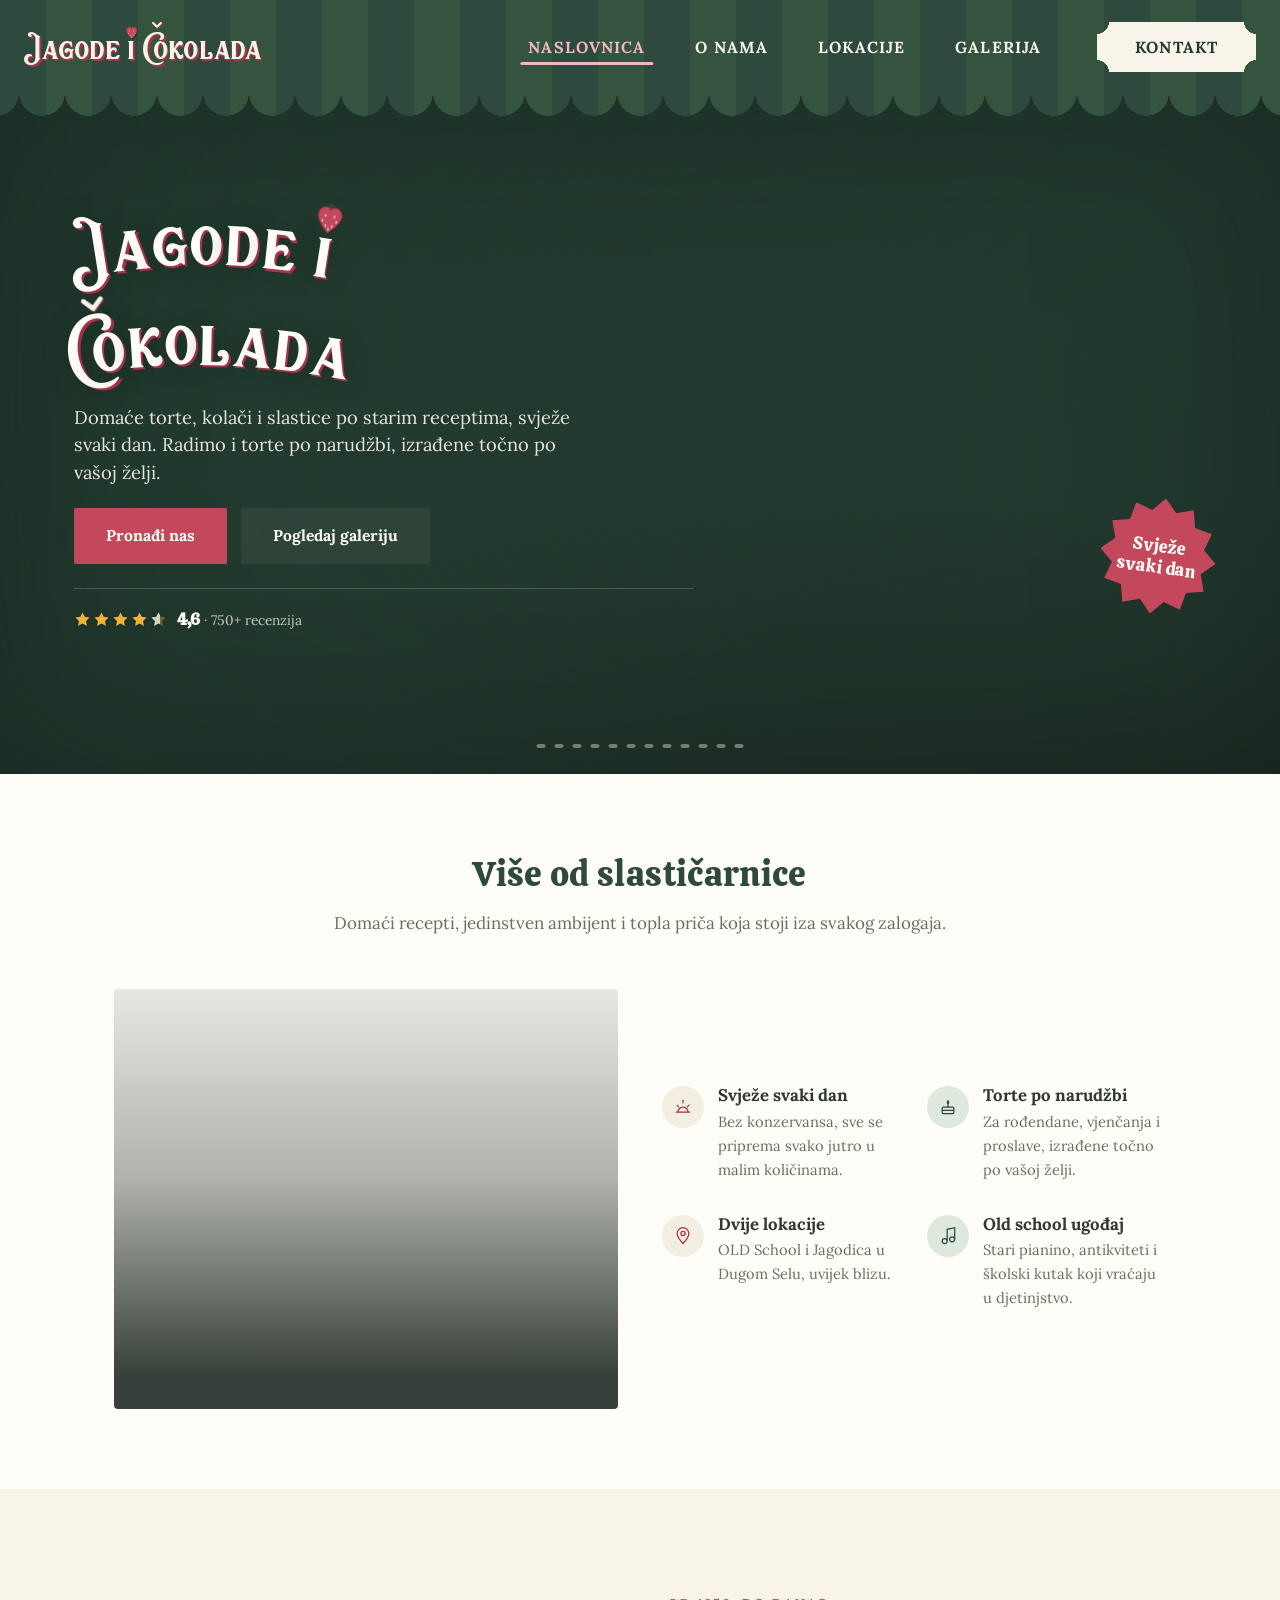
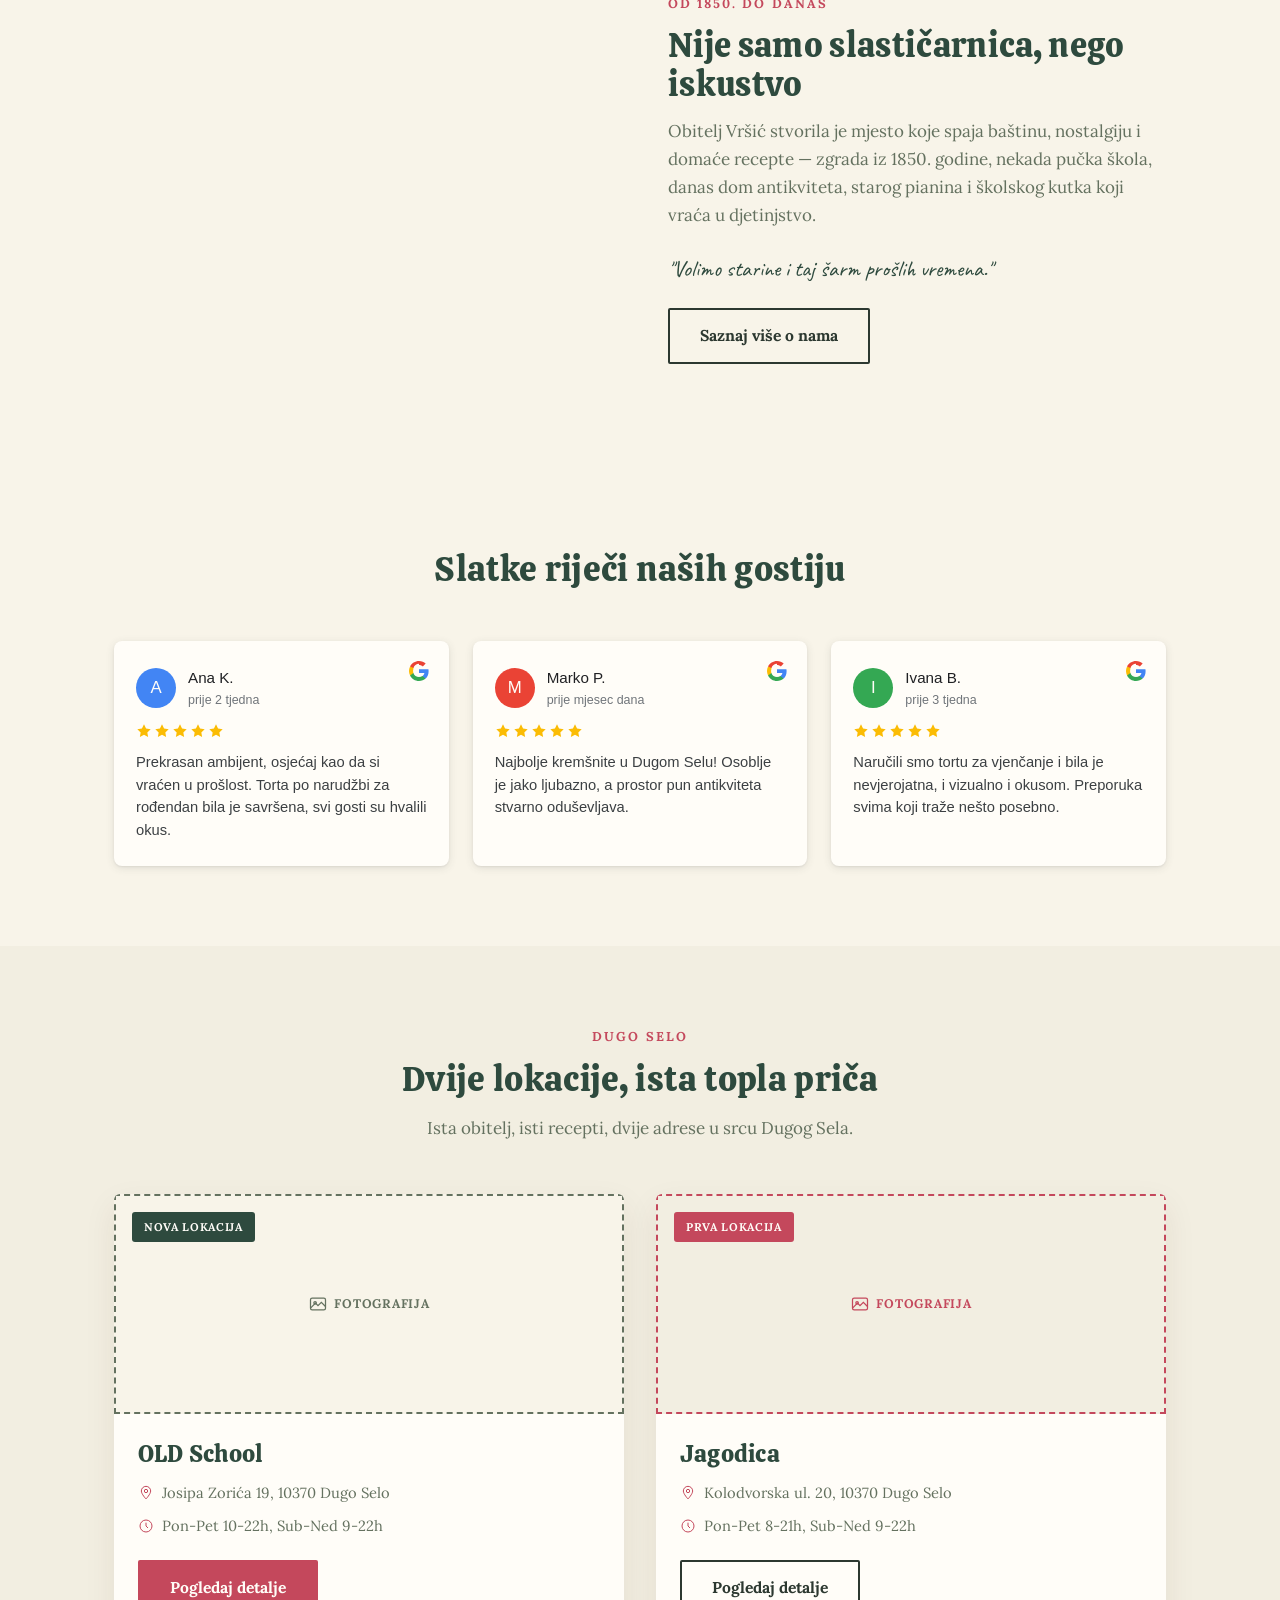
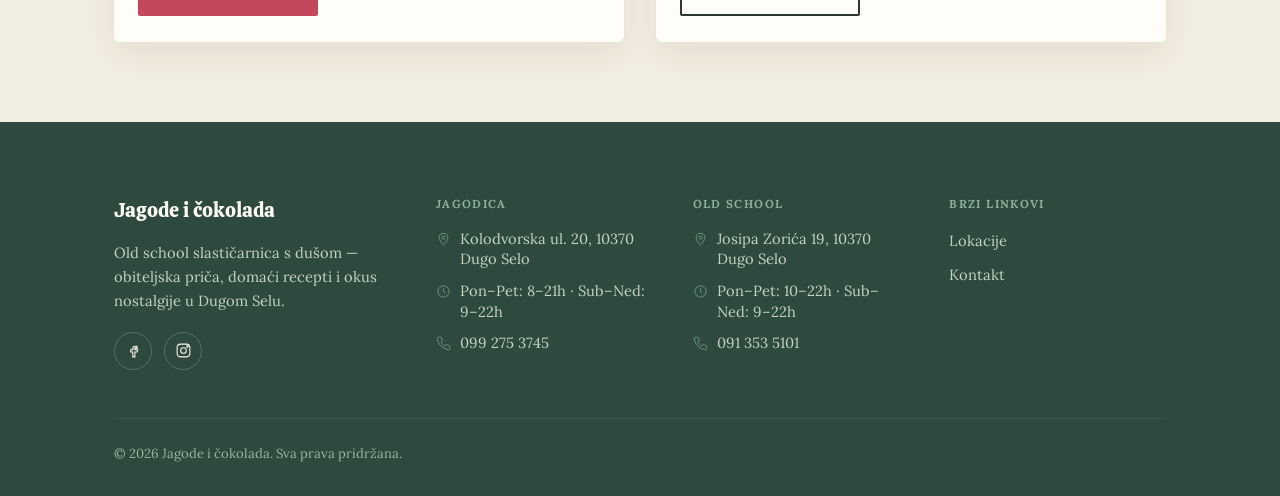
==== commit 637fb725: "Fix partial star rating color to match filled stars The empty portion of the last star used a thin s" ====
--- a/index.html
+++ b/index.html
@@ -89,7 +89,7 @@
             <svg viewBox="0 0 24 24" fill="currentColor"><path d="M12 2l3.09 6.26L22 9.27l-5 4.87 1.18 6.88L12 17.77l-6.18 3.25L7 14.14 2 9.27l6.91-1.01L12 2z"/></svg>
             <svg viewBox="0 0 24 24" fill="currentColor"><path d="M12 2l3.09 6.26L22 9.27l-5 4.87 1.18 6.88L12 17.77l-6.18 3.25L7 14.14 2 9.27l6.91-1.01L12 2z"/></svg>
             <span class="star-partial" style="--fill:60%">
-              <svg class="star-empty" viewBox="0 0 24 24" fill="none" stroke="currentColor" stroke-width="1.5"><path d="M12 2l3.09 6.26L22 9.27l-5 4.87 1.18 6.88L12 17.77l-6.18 3.25L7 14.14 2 9.27l6.91-1.01L12 2z"/></svg>
+              <svg class="star-empty" viewBox="0 0 24 24" fill="currentColor"><path d="M12 2l3.09 6.26L22 9.27l-5 4.87 1.18 6.88L12 17.77l-6.18 3.25L7 14.14 2 9.27l6.91-1.01L12 2z"/></svg>
               <span class="star-fill-clip"><svg viewBox="0 0 24 24" fill="currentColor"><path d="M12 2l3.09 6.26L22 9.27l-5 4.87 1.18 6.88L12 17.77l-6.18 3.25L7 14.14 2 9.27l6.91-1.01L12 2z"/></svg></span>
             </span>
           </div>
--- a/css/style.css
+++ b/css/style.css
@@ -591,7 +591,7 @@
   inset: 0;
   width: 17px;
   height: 17px;
-  color: rgba(241, 178, 60, 0.35);
+  color: rgba(241, 178, 60, 0.4);
 }
 .star-fill-clip {
   position: absolute;
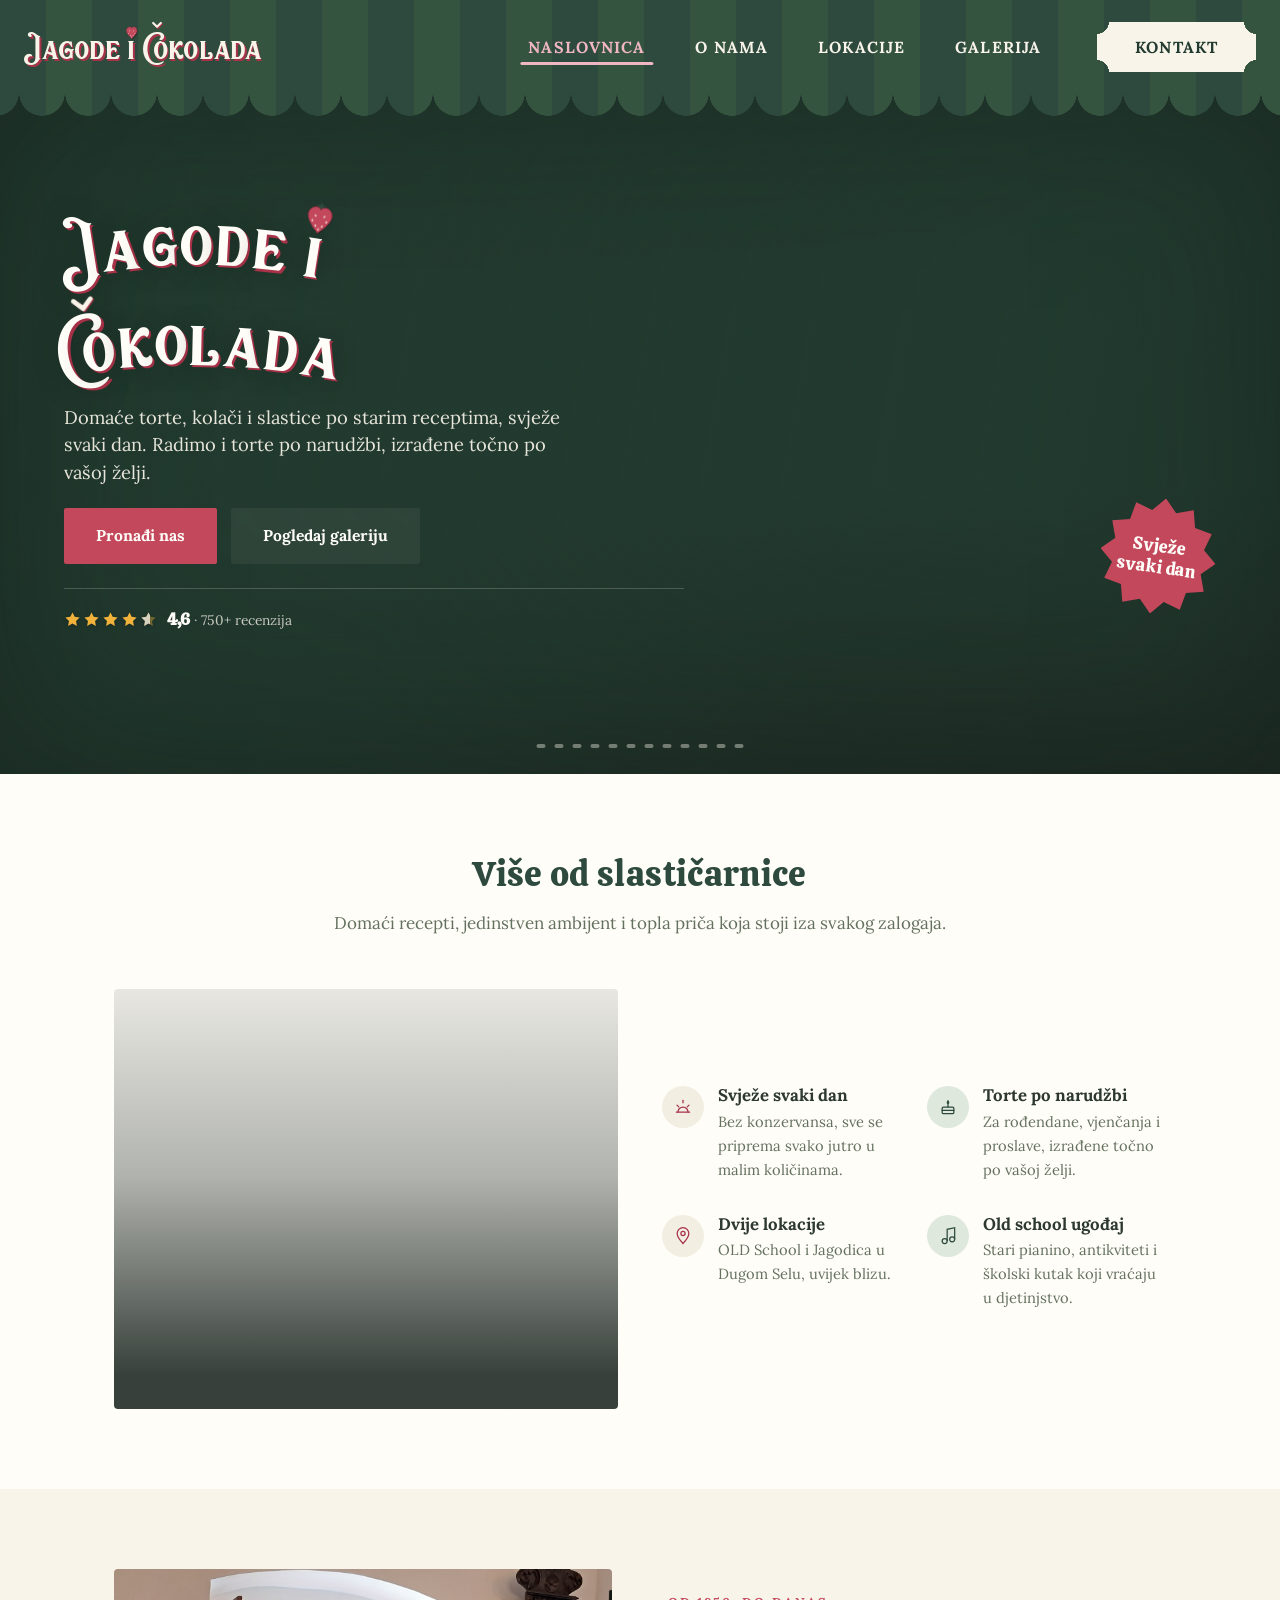
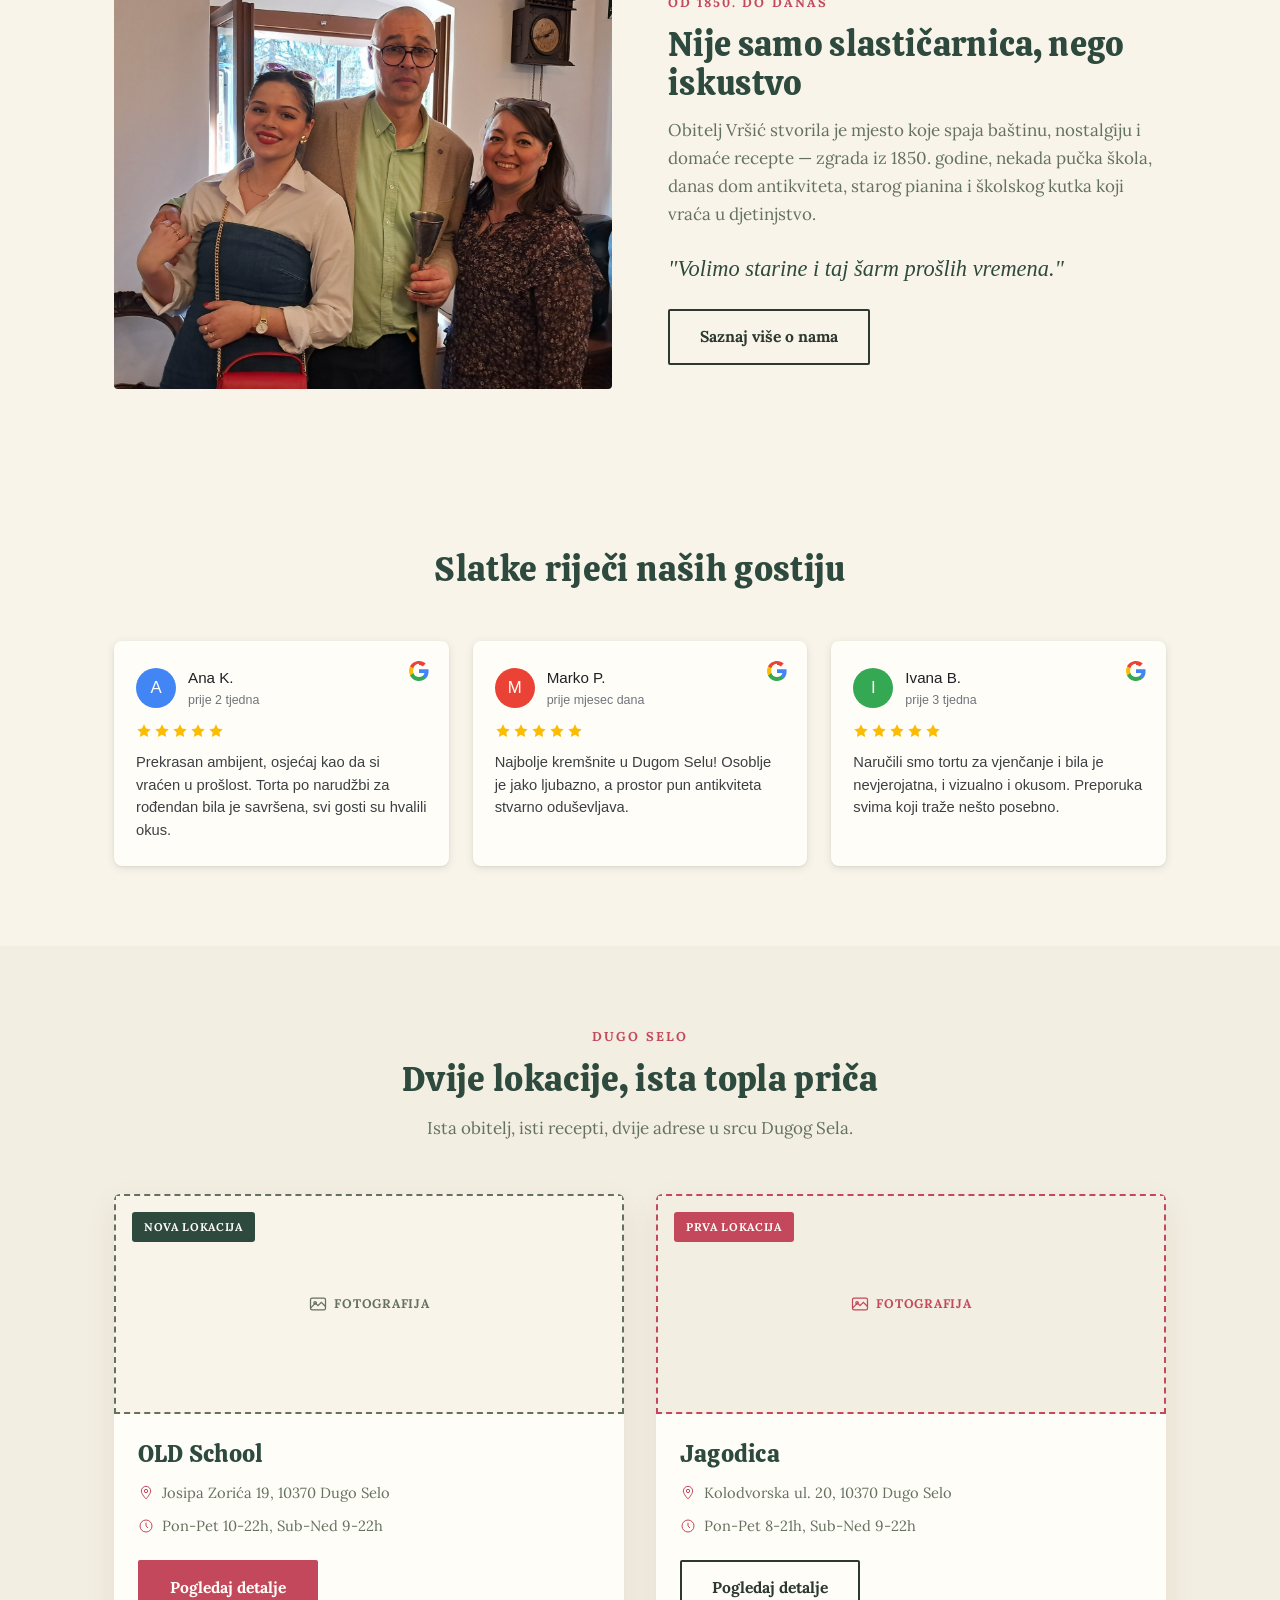
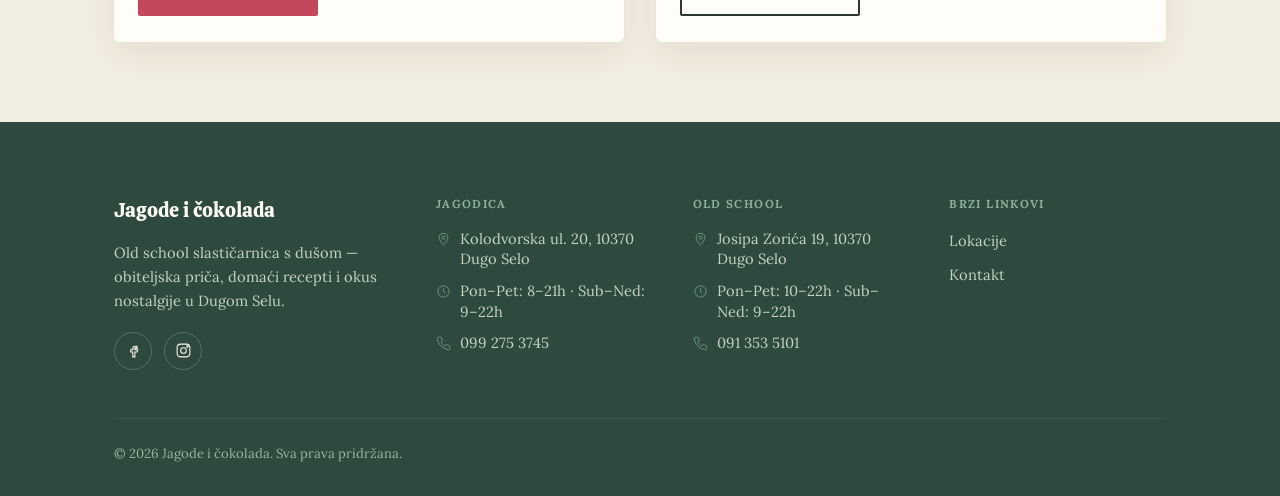
==== commit 9c8477f4: "Initial commit" ====
--- a/index.html
+++ b/index.html
@@ -192,11 +192,7 @@
   <div class="container split">
     <div class="why-photo">
       <div class="feature-slides">
-        <div class="feature-slide"><img src="images/restaurant2.webp" alt="Ambijent slastičarnice" loading="lazy"></div>
-        <div class="feature-slide"><img src="images/restaurant4.webp" alt="Ambijent slastičarnice" loading="lazy"></div>
-        <div class="feature-slide"><img src="images/restaurant7.webp" alt="Ambijent slastičarnice" loading="lazy"></div>
-        <div class="feature-slide"><img src="images/restaurant9.jpg" alt="Ambijent slastičarnice" loading="lazy"></div>
-        <div class="feature-slide"><img src="images/restaurant11.jpg" alt="Ambijent slastičarnice" loading="lazy"></div>
+        <div class="feature-slide"><img src="images/obitelj.jpg" alt="Obitelj Vršić" loading="lazy"></div>
       </div>
     </div>
     <div>
@@ -330,8 +326,8 @@
         <h4>Jagode i čokolada</h4>
         <p>Old school slastičarnica s dušom — obiteljska priča, domaći recepti i okus nostalgije u Dugom Selu.</p>
         <div class="social-icons">
-          <a href="#" aria-label="Facebook"><svg viewBox="0 0 24 24" fill="none" stroke="currentColor" stroke-width="1.5"><path d="M14 9h3V6h-3a3 3 0 0 0-3 3v2H8v3h3v7h3v-7h3l1-3h-4V9a1 1 0 0 1 1-1z"/></svg></a>
-          <a href="#" aria-label="Instagram"><svg viewBox="0 0 24 24" fill="none" stroke="currentColor" stroke-width="1.5"><rect x="3" y="3" width="18" height="18" rx="5"/><circle cx="12" cy="12" r="4"/><circle cx="17.5" cy="6.5" r="1"/></svg></a>
+          <a href="https://www.facebook.com/Jagodeicokolada" target="_blank" rel="noopener" aria-label="Facebook"><svg viewBox="0 0 24 24" fill="none" stroke="currentColor" stroke-width="1.5"><path d="M14 9h3V6h-3a3 3 0 0 0-3 3v2H8v3h3v7h3v-7h3l1-3h-4V9a1 1 0 0 1 1-1z"/></svg></a>
+          <a href="https://www.instagram.com/jagodeicok/" target="_blank" rel="noopener" aria-label="Instagram"><svg viewBox="0 0 24 24" fill="none" stroke="currentColor" stroke-width="1.5"><rect x="3" y="3" width="18" height="18" rx="5"/><circle cx="12" cy="12" r="4"/><circle cx="17.5" cy="6.5" r="1"/></svg></a>
         </div>
       </div>
       <div class="footer-col">
--- a/css/style.css
+++ b/css/style.css
@@ -514,8 +514,8 @@
   z-index: 2;
   width: 100%;
   max-width: 1180px;
-  margin: 0 auto;
-  padding: 40px 24px 56px;
+  margin: 0;
+  padding: 40px 24px 56px 5vw;
 }
 .hero-content { max-width: 620px; }
 
@@ -925,9 +925,11 @@
 
 /* Pull quotes */
 .pull-quote {
-  font-family: var(--font-script);
-  font-size: 1.7rem;
-  line-height: 1.4;
+  font-family: var(--font-body);
+  font-style: italic;
+  font-weight: 500;
+  font-size: 1.5rem;
+  line-height: 1.5;
   color: var(--green);
   text-align: center;
   max-width: 640px;
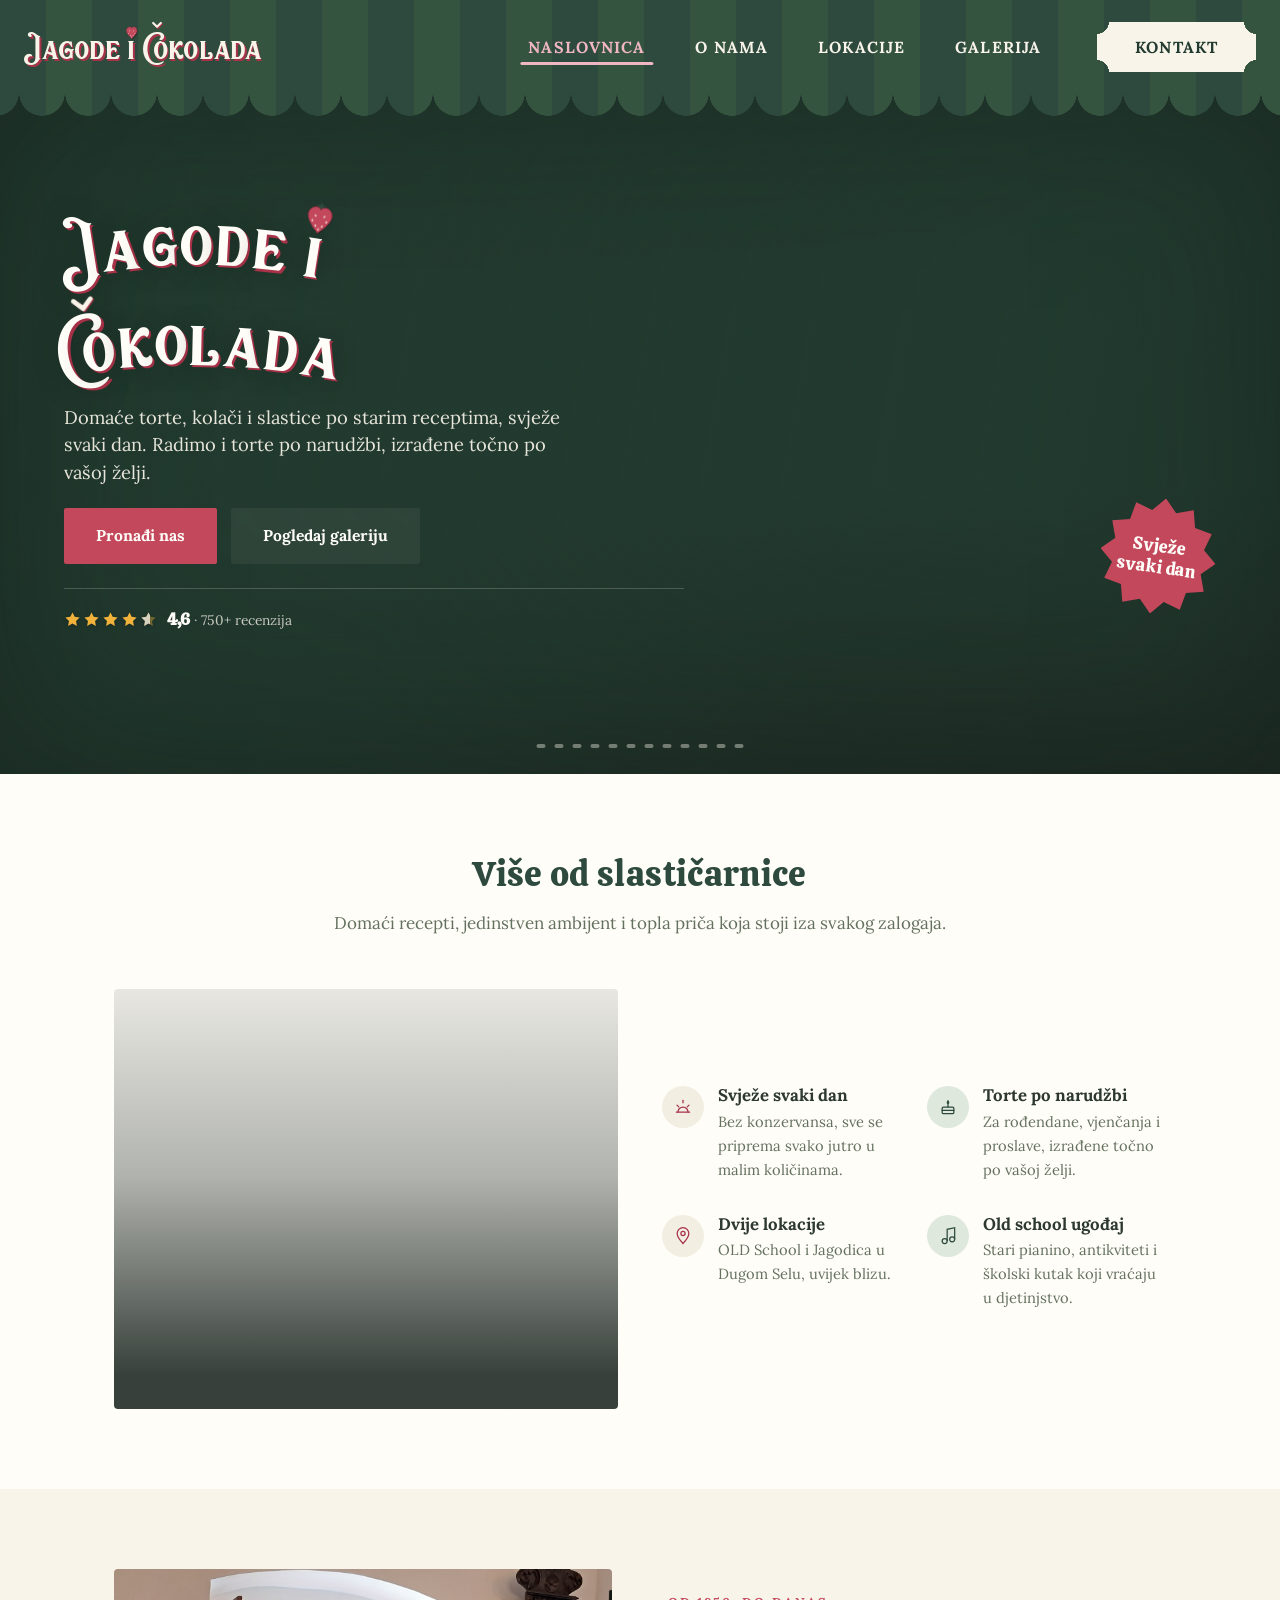
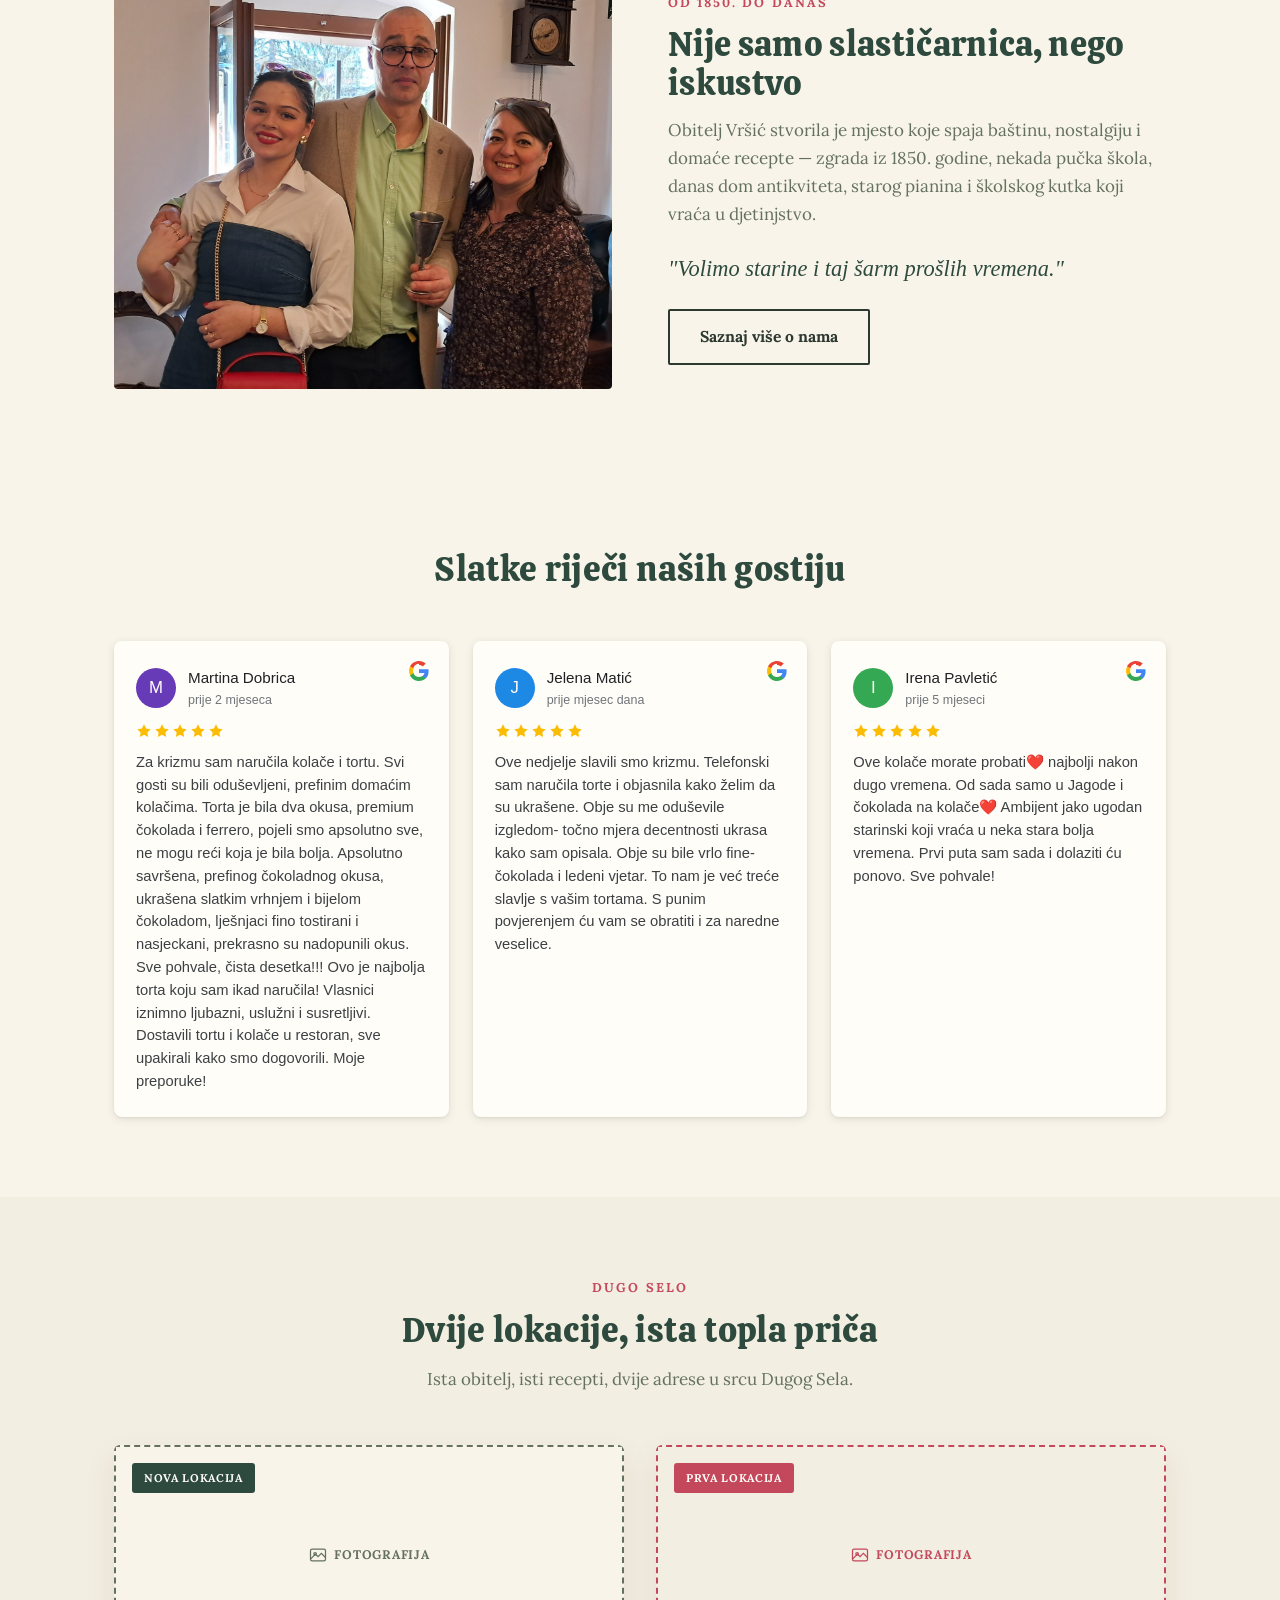
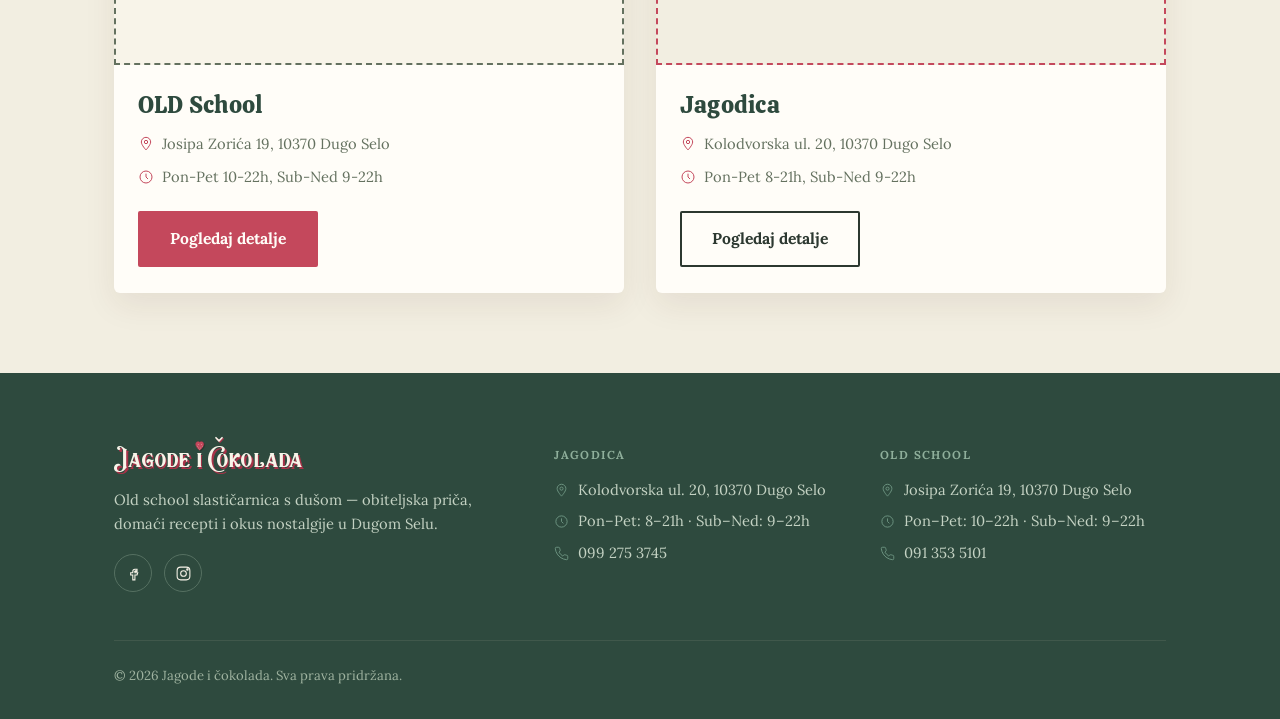
==== commit f755cfb4: "Add scroll-reveal animations, redesign footer, and update content - Add scroll-triggered fade-up rev" ====
--- a/index.html
+++ b/index.html
@@ -108,12 +108,12 @@
 
 <section id="zasto">
   <div class="container">
-    <div class="section-header">
+    <div class="section-header reveal">
       <h2>Više od slastičarnice</h2>
       <p>Domaći recepti, jedinstven ambijent i topla priča koja stoji iza svakog zalogaja.</p>
     </div>
     <div class="why-grid">
-      <div class="why-photo">
+      <div class="why-photo reveal">
         <div class="feature-slides">
           <!-- Miks ambijenta, kolača i torti: dodaj/zamijeni sliku i uskladi caption-slide tekst ispod -->
           <div class="feature-slide"><img src="images/restaurant.webp" alt="Ambijent slastičarnice" loading="lazy"></div>
@@ -146,7 +146,7 @@
           </div>
         </div>
       </div>
-      <div class="why-list">
+      <div class="why-list stagger">
         <div class="why-item">
           <span class="why-icon why-icon-straw" aria-hidden="true">
             <svg viewBox="0 0 24 24" fill="none" stroke="currentColor" stroke-width="1.5" stroke-linecap="round"><path d="M4 18h16"/><path d="M6 18a6 6 0 0 1 12 0"/><path d="M12 4v3"/><path d="M4.8 9.8l2.1 2.1"/><path d="M19.2 9.8l-2.1 2.1"/></svg>
@@ -190,12 +190,12 @@
 
 <section class="section-cream">
   <div class="container split">
-    <div class="why-photo">
+    <div class="why-photo reveal">
       <div class="feature-slides">
         <div class="feature-slide"><img src="images/obitelj.jpg" alt="Obitelj Vršić" loading="lazy"></div>
       </div>
     </div>
-    <div>
+    <div class="reveal" style="transition-delay:0.12s;">
       <span class="script">Od 1850. do danas</span>
       <h2>Nije samo slastičarnica, nego iskustvo</h2>
       <p>Obitelj Vršić stvorila je mjesto koje spaja baštinu, nostalgiju i domaće recepte — zgrada iz 1850. godine, nekada pučka škola, danas dom antikviteta, starog pianina i školskog kutka koji vraća u djetinjstvo.</p>
@@ -207,16 +207,16 @@
 
 <section class="section-cream">
   <div class="container">
-    <div class="section-header">
+    <div class="section-header reveal">
       <h2>Slatke riječi naših gostiju</h2>
     </div>
-    <div class="review-grid">
+    <div class="review-grid stagger">
       <div class="review-card">
         <div class="review-head">
-          <span class="review-avatar" style="background:#4285F4;">A</span>
+          <span class="review-avatar" style="background:#673AB7;">M</span>
           <div class="review-meta">
-            <span class="review-name">Ana K.</span>
-            <span class="review-time">prije 2 tjedna</span>
+            <span class="review-name">Martina Dobrica</span>
+            <span class="review-time">prije 2 mjeseca</span>
           </div>
         </div>
         <div class="stars" aria-label="5 od 5">
@@ -226,14 +226,14 @@
           <svg viewBox="0 0 24 24" fill="currentColor"><path d="M12 2l3.09 6.26L22 9.27l-5 4.87 1.18 6.88L12 17.77l-6.18 3.25L7 14.14 2 9.27l6.91-1.01L12 2z"/></svg>
           <svg viewBox="0 0 24 24" fill="currentColor"><path d="M12 2l3.09 6.26L22 9.27l-5 4.87 1.18 6.88L12 17.77l-6.18 3.25L7 14.14 2 9.27l6.91-1.01L12 2z"/></svg>
         </div>
-        <p>Prekrasan ambijent, osjećaj kao da si vraćen u prošlost. Torta po narudžbi za rođendan bila je savršena, svi gosti su hvalili okus.</p>
+        <p>Za krizmu sam naručila kolače i tortu. Svi gosti su bili oduševljeni, prefinim domaćim kolačima. Torta je bila dva okusa, premium čokolada i ferrero, pojeli smo apsolutno sve, ne mogu reći koja je bila bolja. Apsolutno savršena, prefinog čokoladnog okusa, ukrašena slatkim vrhnjem i bijelom čokoladom, lješnjaci fino tostirani i nasjeckani, prekrasno su nadopunili okus. Sve pohvale, čista desetka!!! Ovo je najbolja torta koju sam ikad naručila! Vlasnici iznimno ljubazni, uslužni i susretljivi. Dostavili tortu i kolače u restoran, sve upakirali kako smo dogovorili. Moje preporuke!</p>
         <svg class="review-google-badge" viewBox="0 0 18 18" aria-hidden="true"><path fill="#4285F4" d="M17.64 9.2c0-.637-.057-1.251-.164-1.84H9v3.481h4.844c-.209 1.125-.843 2.078-1.796 2.717v2.259h2.908c1.702-1.567 2.684-3.874 2.684-6.617z"/><path fill="#34A853" d="M9 18c2.43 0 4.467-.806 5.956-2.18l-2.908-2.259c-.806.54-1.837.86-3.048.86-2.344 0-4.328-1.584-5.036-3.711H.957v2.332C2.438 15.983 5.482 18 9 18z"/><path fill="#FBBC05" d="M3.964 10.71c-.18-.54-.282-1.117-.282-1.71s.102-1.17.282-1.71V4.958H.957C.348 6.173 0 7.548 0 9s.348 2.827.957 4.042l3.007-2.332z"/><path fill="#EA4335" d="M9 3.58c1.321 0 2.508.454 3.44 1.345l2.582-2.58C13.463.891 11.426 0 9 0 5.482 0 2.438 2.017.957 4.958L3.964 6.29C4.672 4.163 6.656 2.58 9 2.58z"/></svg>
       </div>
       <div class="review-card">
         <div class="review-head">
-          <span class="review-avatar" style="background:#EA4335;">M</span>
+          <span class="review-avatar" style="background:#1E88E5;">J</span>
           <div class="review-meta">
-            <span class="review-name">Marko P.</span>
+            <span class="review-name">Jelena Matić</span>
             <span class="review-time">prije mjesec dana</span>
           </div>
         </div>
@@ -244,15 +244,15 @@
           <svg viewBox="0 0 24 24" fill="currentColor"><path d="M12 2l3.09 6.26L22 9.27l-5 4.87 1.18 6.88L12 17.77l-6.18 3.25L7 14.14 2 9.27l6.91-1.01L12 2z"/></svg>
           <svg viewBox="0 0 24 24" fill="currentColor"><path d="M12 2l3.09 6.26L22 9.27l-5 4.87 1.18 6.88L12 17.77l-6.18 3.25L7 14.14 2 9.27l6.91-1.01L12 2z"/></svg>
         </div>
-        <p>Najbolje kremšnite u Dugom Selu! Osoblje je jako ljubazno, a prostor pun antikviteta stvarno oduševljava.</p>
+        <p>Ove nedjelje slavili smo krizmu. Telefonski sam naručila torte i objasnila kako želim da su ukrašene. Obje su me oduševile izgledom- točno mjera decentnosti ukrasa kako sam opisala. Obje su bile vrlo fine- čokolada i ledeni vjetar. To nam je već treće slavlje s vašim tortama. S punim povjerenjem ću vam se obratiti i za naredne veselice.</p>
         <svg class="review-google-badge" viewBox="0 0 18 18" aria-hidden="true"><path fill="#4285F4" d="M17.64 9.2c0-.637-.057-1.251-.164-1.84H9v3.481h4.844c-.209 1.125-.843 2.078-1.796 2.717v2.259h2.908c1.702-1.567 2.684-3.874 2.684-6.617z"/><path fill="#34A853" d="M9 18c2.43 0 4.467-.806 5.956-2.18l-2.908-2.259c-.806.54-1.837.86-3.048.86-2.344 0-4.328-1.584-5.036-3.711H.957v2.332C2.438 15.983 5.482 18 9 18z"/><path fill="#FBBC05" d="M3.964 10.71c-.18-.54-.282-1.117-.282-1.71s.102-1.17.282-1.71V4.958H.957C.348 6.173 0 7.548 0 9s.348 2.827.957 4.042l3.007-2.332z"/><path fill="#EA4335" d="M9 3.58c1.321 0 2.508.454 3.44 1.345l2.582-2.58C13.463.891 11.426 0 9 0 5.482 0 2.438 2.017.957 4.958L3.964 6.29C4.672 4.163 6.656 2.58 9 2.58z"/></svg>
       </div>
       <div class="review-card">
         <div class="review-head">
           <span class="review-avatar" style="background:#34A853;">I</span>
           <div class="review-meta">
-            <span class="review-name">Ivana B.</span>
-            <span class="review-time">prije 3 tjedna</span>
+            <span class="review-name">Irena Pavletić</span>
+            <span class="review-time">prije 5 mjeseci</span>
           </div>
         </div>
         <div class="stars" aria-label="5 od 5">
@@ -262,7 +262,7 @@
           <svg viewBox="0 0 24 24" fill="currentColor"><path d="M12 2l3.09 6.26L22 9.27l-5 4.87 1.18 6.88L12 17.77l-6.18 3.25L7 14.14 2 9.27l6.91-1.01L12 2z"/></svg>
           <svg viewBox="0 0 24 24" fill="currentColor"><path d="M12 2l3.09 6.26L22 9.27l-5 4.87 1.18 6.88L12 17.77l-6.18 3.25L7 14.14 2 9.27l6.91-1.01L12 2z"/></svg>
         </div>
-        <p>Naručili smo tortu za vjenčanje i bila je nevjerojatna, i vizualno i okusom. Preporuka svima koji traže nešto posebno.</p>
+        <p>Ove kolače morate probati❤️ najbolji nakon dugo vremena. Od sada samo u Jagode i čokolada na kolače❤️ Ambijent jako ugodan starinski koji vraća u neka stara bolja vremena. Prvi puta sam sada i dolaziti ću ponovo. Sve pohvale!</p>
         <svg class="review-google-badge" viewBox="0 0 18 18" aria-hidden="true"><path fill="#4285F4" d="M17.64 9.2c0-.637-.057-1.251-.164-1.84H9v3.481h4.844c-.209 1.125-.843 2.078-1.796 2.717v2.259h2.908c1.702-1.567 2.684-3.874 2.684-6.617z"/><path fill="#34A853" d="M9 18c2.43 0 4.467-.806 5.956-2.18l-2.908-2.259c-.806.54-1.837.86-3.048.86-2.344 0-4.328-1.584-5.036-3.711H.957v2.332C2.438 15.983 5.482 18 9 18z"/><path fill="#FBBC05" d="M3.964 10.71c-.18-.54-.282-1.117-.282-1.71s.102-1.17.282-1.71V4.958H.957C.348 6.173 0 7.548 0 9s.348 2.827.957 4.042l3.007-2.332z"/><path fill="#EA4335" d="M9 3.58c1.321 0 2.508.454 3.44 1.345l2.582-2.58C13.463.891 11.426 0 9 0 5.482 0 2.438 2.017.957 4.958L3.964 6.29C4.672 4.163 6.656 2.58 9 2.58z"/></svg>
       </div>
     </div>
@@ -271,12 +271,12 @@
 
 <section class="section-pink">
   <div class="container">
-    <div class="section-header">
+    <div class="section-header reveal">
       <span class="script">Dugo Selo</span>
       <h2>Dvije lokacije, ista topla priča</h2>
       <p style="color:var(--choc-soft);">Ista obitelj, isti recepti, dvije adrese u srcu Dugog Sela.</p>
     </div>
-    <div class="location-grid">
+    <div class="location-grid stagger">
       <div class="location-card">
         <div class="location-photo ph-box">
           <span class="location-tag">Nova lokacija</span>
@@ -323,7 +323,19 @@
   <div class="container">
     <div class="footer-grid">
       <div class="footer-col">
-        <h4>Jagode i čokolada</h4>
+        <a href="index.html" class="brand footer-brand" aria-label="Slastičarnica Jagode i Čokolada — Old school, Dugo Selo">
+          <span class="brand-name" aria-hidden="true">Jagode <span class="i-mark">i<svg class="i-berry" viewBox="0 0 24 26" aria-hidden="true">
+            <polygon points="12,0.6 12.823,2.867 15.234,2.949 13.331,4.433 13.998,6.751 12,5.4 10.002,6.751 10.669,4.433 8.766,2.949 11.177,2.867" fill="var(--green)"/>
+            <path d="M12,22 C12,22 4,15.2 4,10 C4,6.8 6.4,4.6 9,4.6 C10.4,4.6 11.5,5.4 12,6.4 C12.5,5.4 13.6,4.6 15,4.6 C17.6,4.6 20,6.8 20,10 C20,15.2 12,22 12,22 Z" fill="var(--straw)" stroke="var(--straw-deep)" stroke-width="0.6"/>
+            <ellipse cx="9" cy="10.5" rx="0.55" ry="0.9" fill="var(--straw-soft)" transform="rotate(-20 9 10.5)"/>
+            <ellipse cx="15" cy="10.5" rx="0.55" ry="0.9" fill="var(--straw-soft)" transform="rotate(20 15 10.5)"/>
+            <ellipse cx="7.2" cy="14" rx="0.55" ry="0.9" fill="var(--straw-soft)" transform="rotate(-12 7.2 14)"/>
+            <ellipse cx="16.8" cy="14" rx="0.55" ry="0.9" fill="var(--straw-soft)" transform="rotate(12 16.8 14)"/>
+            <ellipse cx="9.8" cy="17.3" rx="0.55" ry="0.9" fill="var(--straw-soft)" transform="rotate(-16 9.8 17.3)"/>
+            <ellipse cx="14.2" cy="17.3" rx="0.55" ry="0.9" fill="var(--straw-soft)" transform="rotate(16 14.2 17.3)"/>
+            <ellipse cx="12" cy="19.6" rx="0.55" ry="0.85" fill="var(--straw-soft)"/>
+          </svg></span> <span class="dc">C<svg class="dc-caron" viewBox="0 0 10 6" aria-hidden="true"><polyline points="1,1 5,5 9,1"/></svg></span>okolada</span>
+        </a>
         <p>Old school slastičarnica s dušom — obiteljska priča, domaći recepti i okus nostalgije u Dugom Selu.</p>
         <div class="social-icons">
           <a href="https://www.facebook.com/Jagodeicokolada" target="_blank" rel="noopener" aria-label="Facebook"><svg viewBox="0 0 24 24" fill="none" stroke="currentColor" stroke-width="1.5"><path d="M14 9h3V6h-3a3 3 0 0 0-3 3v2H8v3h3v7h3v-7h3l1-3h-4V9a1 1 0 0 1 1-1z"/></svg></a>
@@ -360,13 +372,6 @@
           091 353 5101
         </div>
       </div>
-      <div class="footer-col">
-        <span class="footer-kicker">Brzi linkovi</span>
-        <ul>
-          <li><a href="lokacije.html">Lokacije</a></li>
-          <li><a href="kontakt.html">Kontakt</a></li>
-        </ul>
-      </div>
     </div>
     <div class="footer-bottom">&copy; 2026 Jagode i čokolada. Sva prava pridržana.</div>
   </div>
--- a/css/style.css
+++ b/css/style.css
@@ -1369,10 +1369,10 @@
 }
 .contact-thumb {
   width: 100%;
-  height: 100%;
-  min-height: 190px;
+  height: 190px;
   border-radius: 8px;
   object-fit: cover;
+  object-position: top;
 }
 .contact-thumb-placeholder {
   display: flex;
@@ -1408,7 +1408,7 @@
 }
 .footer-grid {
   display: grid;
-  grid-template-columns: 1.3fr 1fr 1fr 1fr;
+  grid-template-columns: 1.4fr 1fr 1fr;
   gap: 40px;
   margin-bottom: 48px;
 }
@@ -1419,6 +1419,14 @@
   font-size: 1.25rem;
   margin: 0 0 14px;
 }
+.footer-brand {
+  display: inline-flex;
+  align-items: flex-start;
+  text-align: left;
+  text-decoration: none;
+  margin-bottom: 16px;
+}
+.footer-brand .brand-name { font-size: 1.7rem; }
 .footer-kicker {
   display: block;
   font-size: 0.72rem;
@@ -1469,7 +1477,7 @@
 @media (max-width: 860px) {
   .split, .contact-grid { grid-template-columns: 1fr; }
   .contact-location-top { grid-template-columns: 1fr; }
-  .contact-thumb { min-height: 220px; }
+  .contact-thumb { height: 220px; }
   .feature-grid { grid-template-columns: 1fr; grid-template-rows: none; }
   .feature-lg { grid-row: auto; }
   .feature-card { min-height: 260px; }
@@ -1560,3 +1568,38 @@
   .footer-bottom { justify-content: center; text-align: center; }
   .gallery-grid { grid-template-columns: 1fr; }
 }
+
+/* Scroll reveal */
+.reveal {
+  opacity: 0;
+  transform: translateY(26px);
+  transition: opacity 0.7s ease, transform 0.7s ease;
+}
+.reveal.in-view { opacity: 1; transform: translateY(0); }
+
+.stagger > * {
+  opacity: 0;
+  transform: translateY(26px);
+  transition: opacity 0.6s ease, transform 0.6s ease;
+}
+.stagger.in-view > * { opacity: 1; transform: translateY(0); }
+.stagger > *:nth-child(2) { transition-delay: 0.1s; }
+.stagger > *:nth-child(3) { transition-delay: 0.2s; }
+.stagger > *:nth-child(4) { transition-delay: 0.3s; }
+.stagger > *:nth-child(5) { transition-delay: 0.4s; }
+.stagger > *:nth-child(6) { transition-delay: 0.5s; }
+
+@media (prefers-reduced-motion: reduce) {
+  .reveal, .stagger > * { opacity: 1; transform: none; transition: none; }
+}
+
+/* Hover polish */
+.review-card { transition: transform 0.25s ease, box-shadow 0.25s ease; }
+.review-card:hover {
+  transform: translateY(-4px);
+  box-shadow: 0 4px 14px rgba(60, 64, 67, 0.15), 0 8px 26px rgba(60, 64, 67, 0.12);
+}
+.why-icon { transition: transform 0.25s ease, background 0.25s ease; }
+.why-item:hover .why-icon { transform: scale(1.1); }
+.timeline-dot { transition: transform 0.25s ease; }
+.timeline-item:hover .timeline-dot { transform: scale(1.3); }
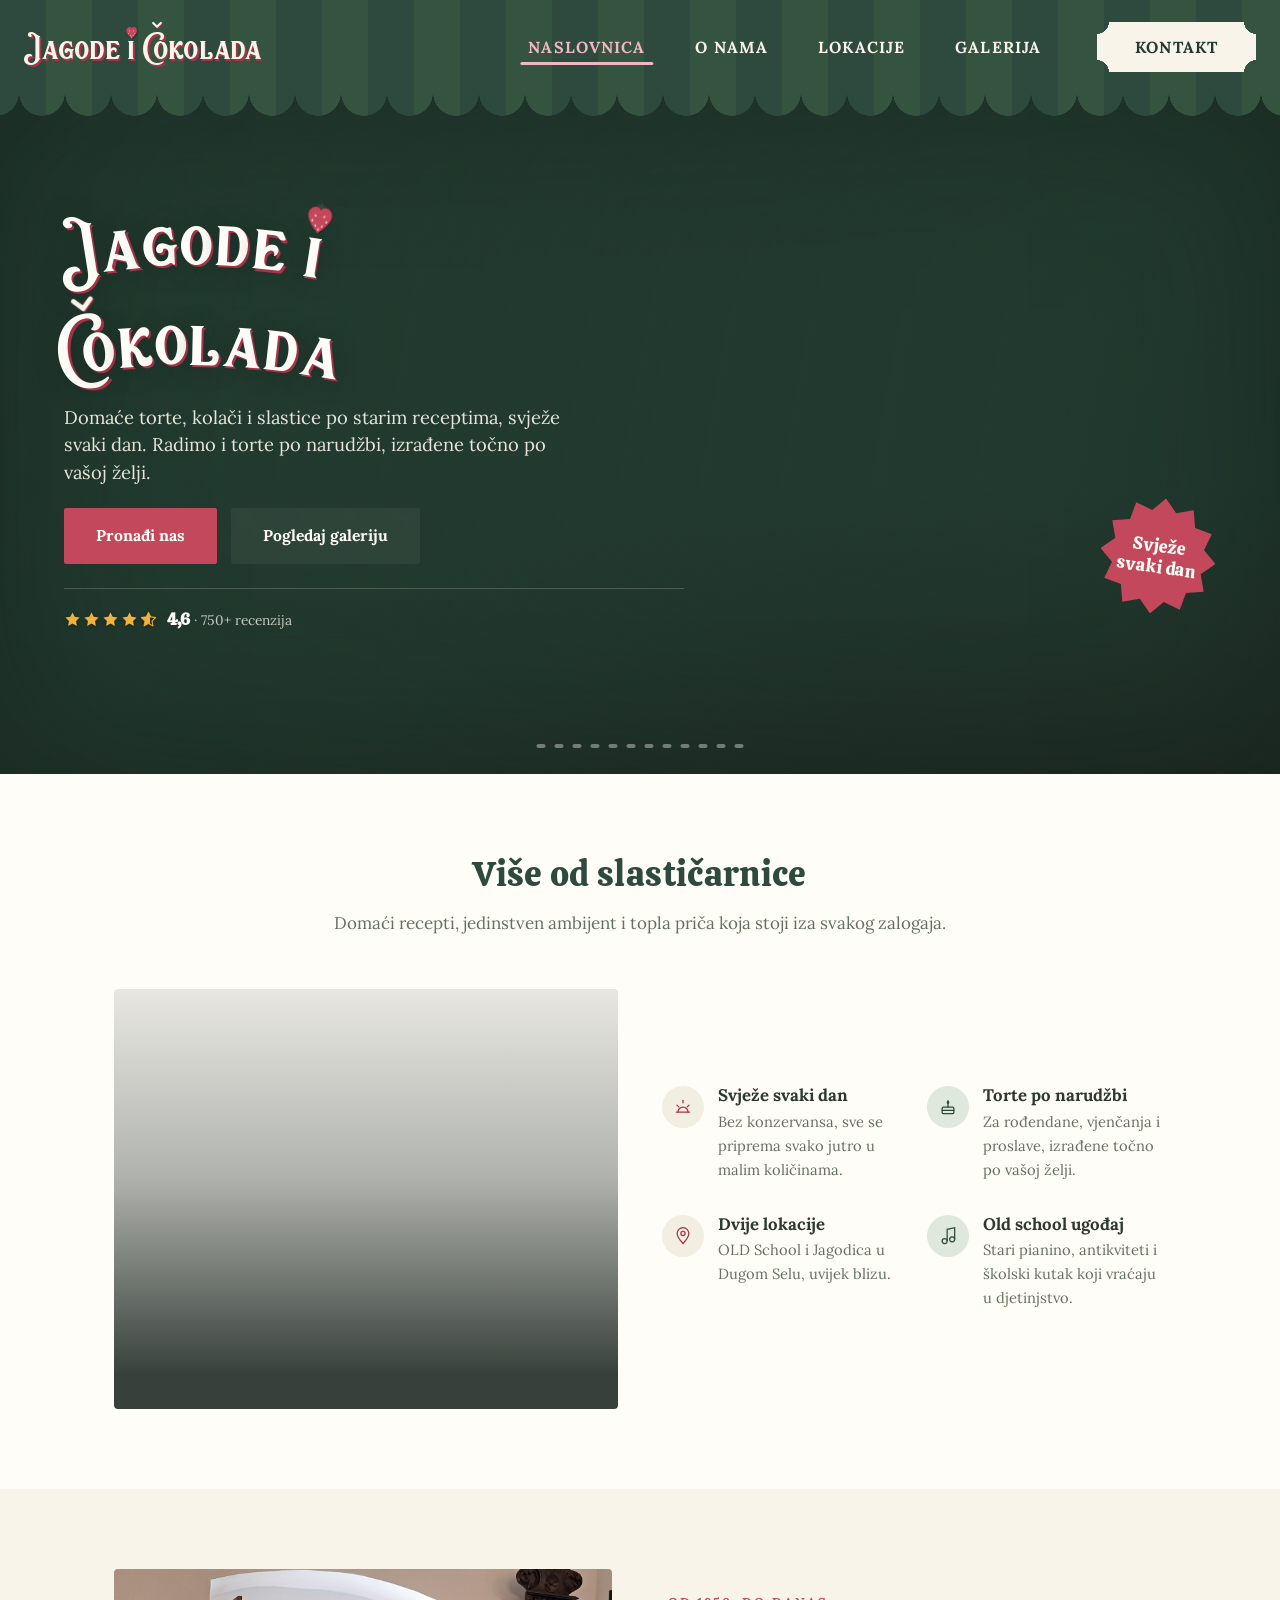
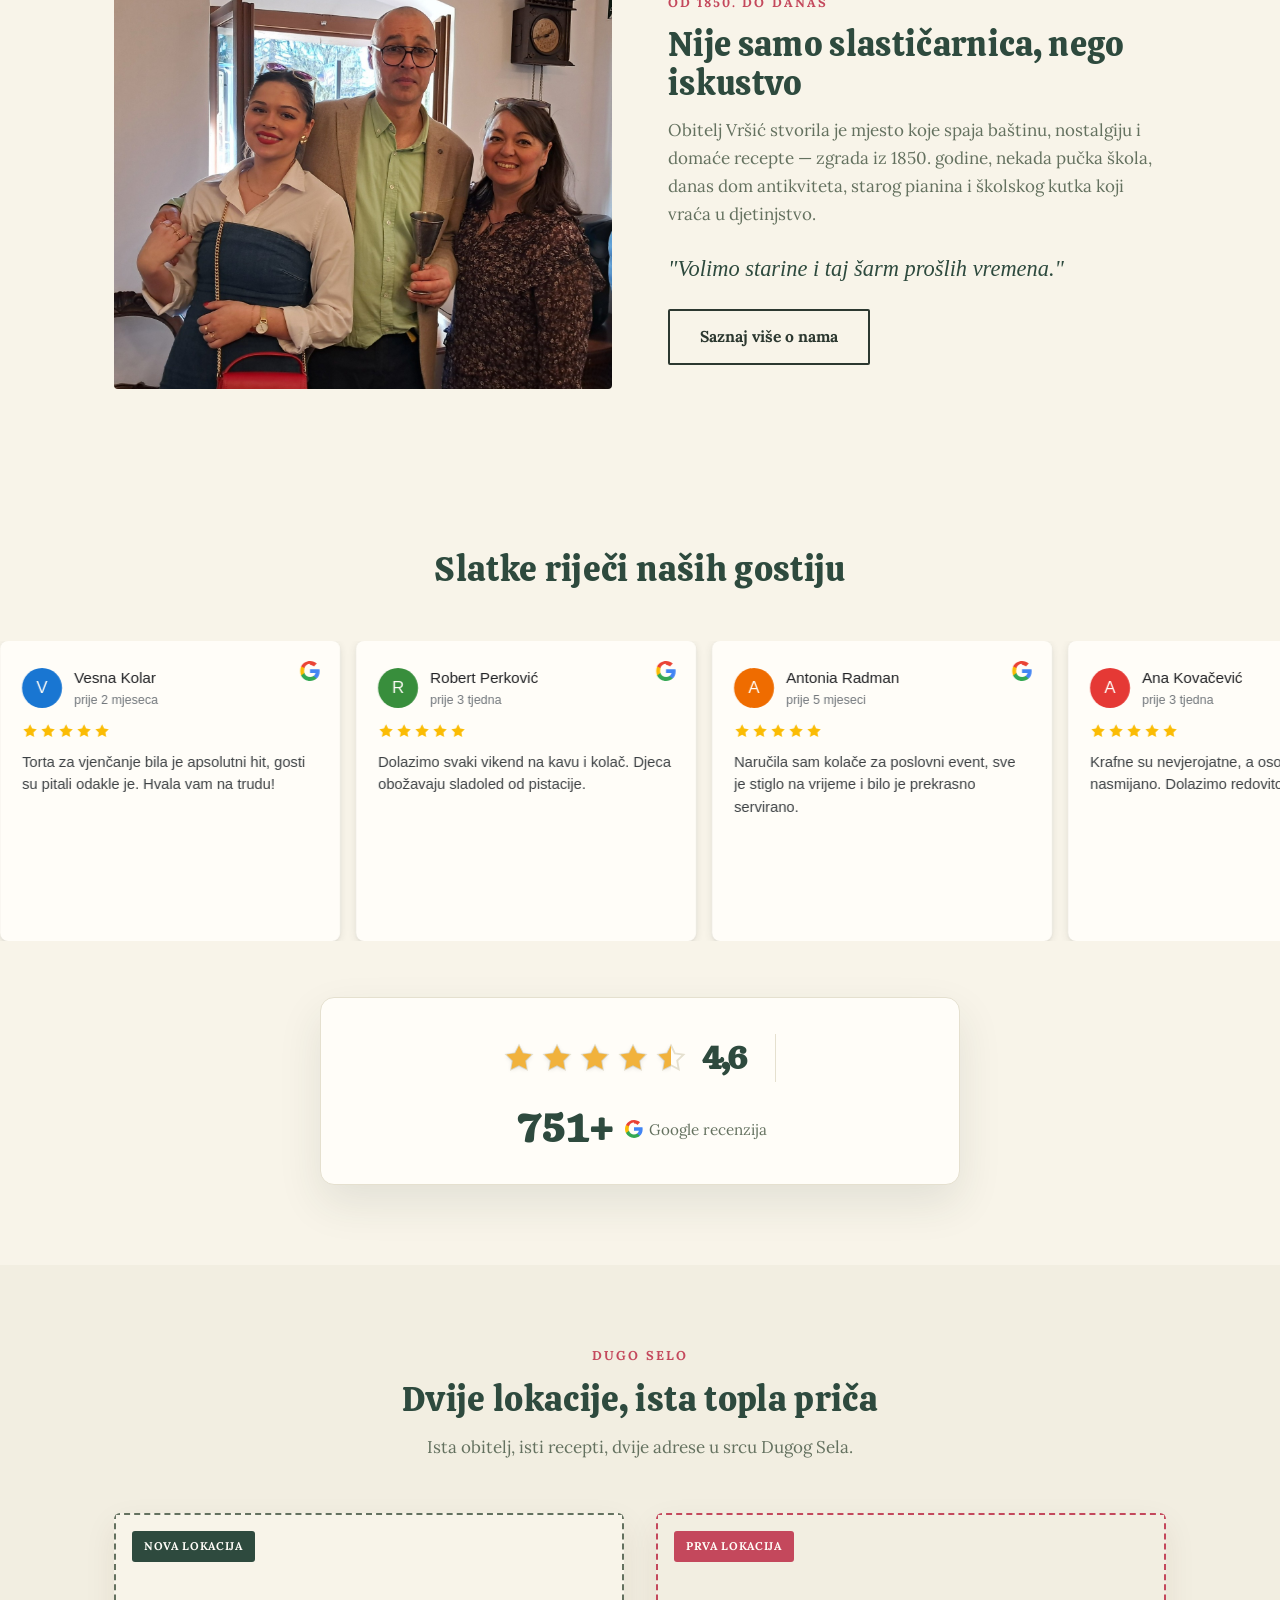
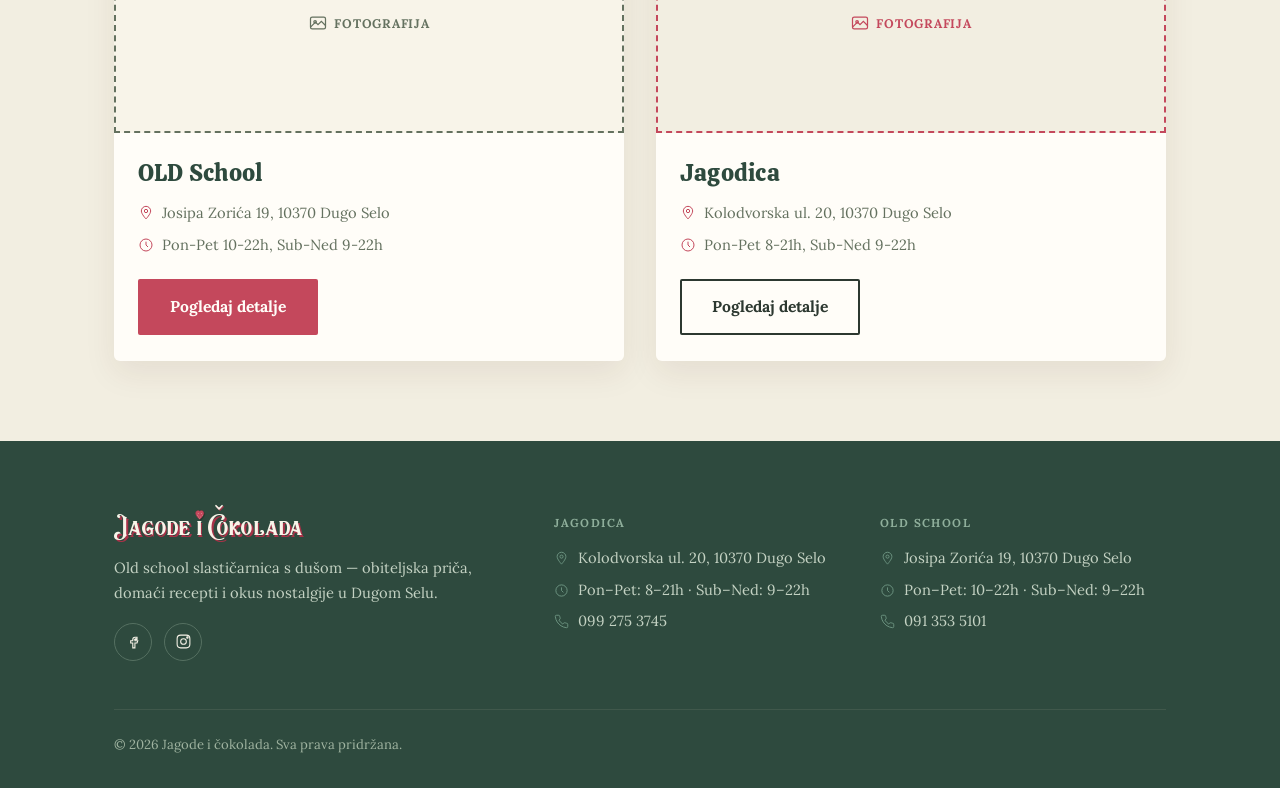
==== commit c1b57dc3: "Redesign homepage star rating, reviews marquee, and o-nama press section - Fix partial star renderin" ====
--- a/index.html
+++ b/index.html
@@ -6,7 +6,7 @@
 <title>Jagode i čokolada | Dugo Selo</title>
 <link rel="preconnect" href="https://fonts.googleapis.com">
 <link href="https://fonts.googleapis.com/css2?family=Calistoga&family=Caveat:wght@500;600&family=Lora:wght@400;500;600;700&display=swap" rel="stylesheet">
-<link rel="stylesheet" href="css/style.css">
+<link rel="stylesheet" href="css/style.css?v=6">
 </head>
 <body>
 
@@ -88,9 +88,9 @@
             <svg viewBox="0 0 24 24" fill="currentColor"><path d="M12 2l3.09 6.26L22 9.27l-5 4.87 1.18 6.88L12 17.77l-6.18 3.25L7 14.14 2 9.27l6.91-1.01L12 2z"/></svg>
             <svg viewBox="0 0 24 24" fill="currentColor"><path d="M12 2l3.09 6.26L22 9.27l-5 4.87 1.18 6.88L12 17.77l-6.18 3.25L7 14.14 2 9.27l6.91-1.01L12 2z"/></svg>
             <svg viewBox="0 0 24 24" fill="currentColor"><path d="M12 2l3.09 6.26L22 9.27l-5 4.87 1.18 6.88L12 17.77l-6.18 3.25L7 14.14 2 9.27l6.91-1.01L12 2z"/></svg>
-            <span class="star-partial" style="--fill:60%">
-              <svg class="star-empty" viewBox="0 0 24 24" fill="currentColor"><path d="M12 2l3.09 6.26L22 9.27l-5 4.87 1.18 6.88L12 17.77l-6.18 3.25L7 14.14 2 9.27l6.91-1.01L12 2z"/></svg>
-              <span class="star-fill-clip"><svg viewBox="0 0 24 24" fill="currentColor"><path d="M12 2l3.09 6.26L22 9.27l-5 4.87 1.18 6.88L12 17.77l-6.18 3.25L7 14.14 2 9.27l6.91-1.01L12 2z"/></svg></span>
+            <span class="star-split">
+              <svg class="star-outline" viewBox="0 0 24 24" fill="none" stroke="currentColor" stroke-width="1.5" stroke-linejoin="round"><path d="M12 2l3.09 6.26L22 9.27l-5 4.87 1.18 6.88L12 17.77l-6.18 3.25L7 14.14 2 9.27l6.91-1.01L12 2z"/></svg>
+              <svg class="star-fill" viewBox="0 0 24 24" fill="currentColor"><path d="M12 2l3.09 6.26L22 9.27l-5 4.87 1.18 6.88L12 17.77l-6.18 3.25L7 14.14 2 9.27l6.91-1.01L12 2z"/></svg>
             </span>
           </div>
           <div>
@@ -210,12 +210,14 @@
     <div class="section-header reveal">
       <h2>Slatke riječi naših gostiju</h2>
     </div>
-    <div class="review-grid stagger">
-      <div class="review-card">
-        <div class="review-head">
-          <span class="review-avatar" style="background:#673AB7;">M</span>
-          <div class="review-meta">
-            <span class="review-name">Martina Dobrica</span>
+  </div>
+  <div class="marquee review-marquee full-bleed">
+    <div class="marquee-track">
+      <div class="review-card">
+        <div class="review-head">
+          <span class="review-avatar" style="background:#1976D2;">V</span>
+          <div class="review-meta">
+            <span class="review-name">Vesna Kolar</span>
             <span class="review-time">prije 2 mjeseca</span>
           </div>
         </div>
@@ -226,44 +228,315 @@
           <svg viewBox="0 0 24 24" fill="currentColor"><path d="M12 2l3.09 6.26L22 9.27l-5 4.87 1.18 6.88L12 17.77l-6.18 3.25L7 14.14 2 9.27l6.91-1.01L12 2z"/></svg>
           <svg viewBox="0 0 24 24" fill="currentColor"><path d="M12 2l3.09 6.26L22 9.27l-5 4.87 1.18 6.88L12 17.77l-6.18 3.25L7 14.14 2 9.27l6.91-1.01L12 2z"/></svg>
         </div>
-        <p>Za krizmu sam naručila kolače i tortu. Svi gosti su bili oduševljeni, prefinim domaćim kolačima. Torta je bila dva okusa, premium čokolada i ferrero, pojeli smo apsolutno sve, ne mogu reći koja je bila bolja. Apsolutno savršena, prefinog čokoladnog okusa, ukrašena slatkim vrhnjem i bijelom čokoladom, lješnjaci fino tostirani i nasjeckani, prekrasno su nadopunili okus. Sve pohvale, čista desetka!!! Ovo je najbolja torta koju sam ikad naručila! Vlasnici iznimno ljubazni, uslužni i susretljivi. Dostavili tortu i kolače u restoran, sve upakirali kako smo dogovorili. Moje preporuke!</p>
-        <svg class="review-google-badge" viewBox="0 0 18 18" aria-hidden="true"><path fill="#4285F4" d="M17.64 9.2c0-.637-.057-1.251-.164-1.84H9v3.481h4.844c-.209 1.125-.843 2.078-1.796 2.717v2.259h2.908c1.702-1.567 2.684-3.874 2.684-6.617z"/><path fill="#34A853" d="M9 18c2.43 0 4.467-.806 5.956-2.18l-2.908-2.259c-.806.54-1.837.86-3.048.86-2.344 0-4.328-1.584-5.036-3.711H.957v2.332C2.438 15.983 5.482 18 9 18z"/><path fill="#FBBC05" d="M3.964 10.71c-.18-.54-.282-1.117-.282-1.71s.102-1.17.282-1.71V4.958H.957C.348 6.173 0 7.548 0 9s.348 2.827.957 4.042l3.007-2.332z"/><path fill="#EA4335" d="M9 3.58c1.321 0 2.508.454 3.44 1.345l2.582-2.58C13.463.891 11.426 0 9 0 5.482 0 2.438 2.017.957 4.958L3.964 6.29C4.672 4.163 6.656 2.58 9 2.58z"/></svg>
-      </div>
-      <div class="review-card">
-        <div class="review-head">
-          <span class="review-avatar" style="background:#1E88E5;">J</span>
-          <div class="review-meta">
-            <span class="review-name">Jelena Matić</span>
+        <p>Torta za vjenčanje bila je apsolutni hit, gosti su pitali odakle je. Hvala vam na trudu!</p>
+        <svg class="review-google-badge" viewBox="0 0 18 18" aria-hidden="true"><path fill="#4285F4" d="M17.64 9.2c0-.637-.057-1.251-.164-1.84H9v3.481h4.844c-.209 1.125-.843 2.078-1.796 2.717v2.259h2.908c1.702-1.567 2.684-3.874 2.684-6.617z"/><path fill="#34A853" d="M9 18c2.43 0 4.467-.806 5.956-2.18l-2.908-2.259c-.806.54-1.837.86-3.048.86-2.344 0-4.328-1.584-5.036-3.711H.957v2.332C2.438 15.983 5.482 18 9 18z"/><path fill="#FBBC05" d="M3.964 10.71c-.18-.54-.282-1.117-.282-1.71s.102-1.17.282-1.71V4.958H.957C.348 6.173 0 7.548 0 9s.348 2.827.957 4.042l3.007-2.332z"/><path fill="#EA4335" d="M9 3.58c1.321 0 2.508.454 3.44 1.345l2.582-2.58C13.463.891 11.426 0 9 0 5.482 0 2.438 2.017.957 4.958L3.964 6.29C4.672 4.163 6.656 2.58 9 2.58z"/></svg>
+      </div>
+      <div class="review-card">
+        <div class="review-head">
+          <span class="review-avatar" style="background:#388E3C;">R</span>
+          <div class="review-meta">
+            <span class="review-name">Robert Perković</span>
+            <span class="review-time">prije 3 tjedna</span>
+          </div>
+        </div>
+        <div class="stars" aria-label="5 od 5">
+          <svg viewBox="0 0 24 24" fill="currentColor"><path d="M12 2l3.09 6.26L22 9.27l-5 4.87 1.18 6.88L12 17.77l-6.18 3.25L7 14.14 2 9.27l6.91-1.01L12 2z"/></svg>
+          <svg viewBox="0 0 24 24" fill="currentColor"><path d="M12 2l3.09 6.26L22 9.27l-5 4.87 1.18 6.88L12 17.77l-6.18 3.25L7 14.14 2 9.27l6.91-1.01L12 2z"/></svg>
+          <svg viewBox="0 0 24 24" fill="currentColor"><path d="M12 2l3.09 6.26L22 9.27l-5 4.87 1.18 6.88L12 17.77l-6.18 3.25L7 14.14 2 9.27l6.91-1.01L12 2z"/></svg>
+          <svg viewBox="0 0 24 24" fill="currentColor"><path d="M12 2l3.09 6.26L22 9.27l-5 4.87 1.18 6.88L12 17.77l-6.18 3.25L7 14.14 2 9.27l6.91-1.01L12 2z"/></svg>
+          <svg viewBox="0 0 24 24" fill="currentColor"><path d="M12 2l3.09 6.26L22 9.27l-5 4.87 1.18 6.88L12 17.77l-6.18 3.25L7 14.14 2 9.27l6.91-1.01L12 2z"/></svg>
+        </div>
+        <p>Dolazimo svaki vikend na kavu i kolač. Djeca obožavaju sladoled od pistacije.</p>
+        <svg class="review-google-badge" viewBox="0 0 18 18" aria-hidden="true"><path fill="#4285F4" d="M17.64 9.2c0-.637-.057-1.251-.164-1.84H9v3.481h4.844c-.209 1.125-.843 2.078-1.796 2.717v2.259h2.908c1.702-1.567 2.684-3.874 2.684-6.617z"/><path fill="#34A853" d="M9 18c2.43 0 4.467-.806 5.956-2.18l-2.908-2.259c-.806.54-1.837.86-3.048.86-2.344 0-4.328-1.584-5.036-3.711H.957v2.332C2.438 15.983 5.482 18 9 18z"/><path fill="#FBBC05" d="M3.964 10.71c-.18-.54-.282-1.117-.282-1.71s.102-1.17.282-1.71V4.958H.957C.348 6.173 0 7.548 0 9s.348 2.827.957 4.042l3.007-2.332z"/><path fill="#EA4335" d="M9 3.58c1.321 0 2.508.454 3.44 1.345l2.582-2.58C13.463.891 11.426 0 9 0 5.482 0 2.438 2.017.957 4.958L3.964 6.29C4.672 4.163 6.656 2.58 9 2.58z"/></svg>
+      </div>
+      <div class="review-card">
+        <div class="review-head">
+          <span class="review-avatar" style="background:#EF6C00;">A</span>
+          <div class="review-meta">
+            <span class="review-name">Antonia Radman</span>
+            <span class="review-time">prije 5 mjeseci</span>
+          </div>
+        </div>
+        <div class="stars" aria-label="5 od 5">
+          <svg viewBox="0 0 24 24" fill="currentColor"><path d="M12 2l3.09 6.26L22 9.27l-5 4.87 1.18 6.88L12 17.77l-6.18 3.25L7 14.14 2 9.27l6.91-1.01L12 2z"/></svg>
+          <svg viewBox="0 0 24 24" fill="currentColor"><path d="M12 2l3.09 6.26L22 9.27l-5 4.87 1.18 6.88L12 17.77l-6.18 3.25L7 14.14 2 9.27l6.91-1.01L12 2z"/></svg>
+          <svg viewBox="0 0 24 24" fill="currentColor"><path d="M12 2l3.09 6.26L22 9.27l-5 4.87 1.18 6.88L12 17.77l-6.18 3.25L7 14.14 2 9.27l6.91-1.01L12 2z"/></svg>
+          <svg viewBox="0 0 24 24" fill="currentColor"><path d="M12 2l3.09 6.26L22 9.27l-5 4.87 1.18 6.88L12 17.77l-6.18 3.25L7 14.14 2 9.27l6.91-1.01L12 2z"/></svg>
+          <svg viewBox="0 0 24 24" fill="currentColor"><path d="M12 2l3.09 6.26L22 9.27l-5 4.87 1.18 6.88L12 17.77l-6.18 3.25L7 14.14 2 9.27l6.91-1.01L12 2z"/></svg>
+        </div>
+        <p>Naručila sam kolače za poslovni event, sve je stiglo na vrijeme i bilo je prekrasno servirano.</p>
+        <svg class="review-google-badge" viewBox="0 0 18 18" aria-hidden="true"><path fill="#4285F4" d="M17.64 9.2c0-.637-.057-1.251-.164-1.84H9v3.481h4.844c-.209 1.125-.843 2.078-1.796 2.717v2.259h2.908c1.702-1.567 2.684-3.874 2.684-6.617z"/><path fill="#34A853" d="M9 18c2.43 0 4.467-.806 5.956-2.18l-2.908-2.259c-.806.54-1.837.86-3.048.86-2.344 0-4.328-1.584-5.036-3.711H.957v2.332C2.438 15.983 5.482 18 9 18z"/><path fill="#FBBC05" d="M3.964 10.71c-.18-.54-.282-1.117-.282-1.71s.102-1.17.282-1.71V4.958H.957C.348 6.173 0 7.548 0 9s.348 2.827.957 4.042l3.007-2.332z"/><path fill="#EA4335" d="M9 3.58c1.321 0 2.508.454 3.44 1.345l2.582-2.58C13.463.891 11.426 0 9 0 5.482 0 2.438 2.017.957 4.958L3.964 6.29C4.672 4.163 6.656 2.58 9 2.58z"/></svg>
+      </div>
+
+      <div class="review-card">
+        <div class="review-head">
+          <span class="review-avatar" style="background:#E53935;">A</span>
+          <div class="review-meta">
+            <span class="review-name">Ana Kovačević</span>
+            <span class="review-time">prije 3 tjedna</span>
+          </div>
+        </div>
+        <div class="stars" aria-label="5 od 5">
+          <svg viewBox="0 0 24 24" fill="currentColor"><path d="M12 2l3.09 6.26L22 9.27l-5 4.87 1.18 6.88L12 17.77l-6.18 3.25L7 14.14 2 9.27l6.91-1.01L12 2z"/></svg><svg viewBox="0 0 24 24" fill="currentColor"><path d="M12 2l3.09 6.26L22 9.27l-5 4.87 1.18 6.88L12 17.77l-6.18 3.25L7 14.14 2 9.27l6.91-1.01L12 2z"/></svg><svg viewBox="0 0 24 24" fill="currentColor"><path d="M12 2l3.09 6.26L22 9.27l-5 4.87 1.18 6.88L12 17.77l-6.18 3.25L7 14.14 2 9.27l6.91-1.01L12 2z"/></svg><svg viewBox="0 0 24 24" fill="currentColor"><path d="M12 2l3.09 6.26L22 9.27l-5 4.87 1.18 6.88L12 17.77l-6.18 3.25L7 14.14 2 9.27l6.91-1.01L12 2z"/></svg><svg viewBox="0 0 24 24" fill="currentColor"><path d="M12 2l3.09 6.26L22 9.27l-5 4.87 1.18 6.88L12 17.77l-6.18 3.25L7 14.14 2 9.27l6.91-1.01L12 2z"/></svg>
+        </div>
+        <p>Krafne su nevjerojatne, a osoblje uvijek nasmijano. Dolazimo redovito cijela obitelj.</p>
+        <svg class="review-google-badge" viewBox="0 0 18 18" aria-hidden="true"><path fill="#4285F4" d="M17.64 9.2c0-.637-.057-1.251-.164-1.84H9v3.481h4.844c-.209 1.125-.843 2.078-1.796 2.717v2.259h2.908c1.702-1.567 2.684-3.874 2.684-6.617z"/><path fill="#34A853" d="M9 18c2.43 0 4.467-.806 5.956-2.18l-2.908-2.259c-.806.54-1.837.86-3.048.86-2.344 0-4.328-1.584-5.036-3.711H.957v2.332C2.438 15.983 5.482 18 9 18z"/><path fill="#FBBC05" d="M3.964 10.71c-.18-.54-.282-1.117-.282-1.71s.102-1.17.282-1.71V4.958H.957C.348 6.173 0 7.548 0 9s.348 2.827.957 4.042l3.007-2.332z"/><path fill="#EA4335" d="M9 3.58c1.321 0 2.508.454 3.44 1.345l2.582-2.58C13.463.891 11.426 0 9 0 5.482 0 2.438 2.017.957 4.958L3.964 6.29C4.672 4.163 6.656 2.58 9 2.58z"/></svg>
+      </div>
+      <div class="review-card">
+        <div class="review-head">
+          <span class="review-avatar" style="background:#FB8C00;">P</span>
+          <div class="review-meta">
+            <span class="review-name">Petra Horvat</span>
+            <span class="review-time">prije 6 dana</span>
+          </div>
+        </div>
+        <div class="stars" aria-label="5 od 5">
+          <svg viewBox="0 0 24 24" fill="currentColor"><path d="M12 2l3.09 6.26L22 9.27l-5 4.87 1.18 6.88L12 17.77l-6.18 3.25L7 14.14 2 9.27l6.91-1.01L12 2z"/></svg><svg viewBox="0 0 24 24" fill="currentColor"><path d="M12 2l3.09 6.26L22 9.27l-5 4.87 1.18 6.88L12 17.77l-6.18 3.25L7 14.14 2 9.27l6.91-1.01L12 2z"/></svg><svg viewBox="0 0 24 24" fill="currentColor"><path d="M12 2l3.09 6.26L22 9.27l-5 4.87 1.18 6.88L12 17.77l-6.18 3.25L7 14.14 2 9.27l6.91-1.01L12 2z"/></svg><svg viewBox="0 0 24 24" fill="currentColor"><path d="M12 2l3.09 6.26L22 9.27l-5 4.87 1.18 6.88L12 17.77l-6.18 3.25L7 14.14 2 9.27l6.91-1.01L12 2z"/></svg><svg viewBox="0 0 24 24" fill="currentColor"><path d="M12 2l3.09 6.26L22 9.27l-5 4.87 1.18 6.88L12 17.77l-6.18 3.25L7 14.14 2 9.27l6.91-1.01L12 2z"/></svg>
+        </div>
+        <p>Naručili smo tortu za rođendan i bila je prekrasna, i po izgledu i po okusu. Preporuka svima!</p>
+        <svg class="review-google-badge" viewBox="0 0 18 18" aria-hidden="true"><path fill="#4285F4" d="M17.64 9.2c0-.637-.057-1.251-.164-1.84H9v3.481h4.844c-.209 1.125-.843 2.078-1.796 2.717v2.259h2.908c1.702-1.567 2.684-3.874 2.684-6.617z"/><path fill="#34A853" d="M9 18c2.43 0 4.467-.806 5.956-2.18l-2.908-2.259c-.806.54-1.837.86-3.048.86-2.344 0-4.328-1.584-5.036-3.711H.957v2.332C2.438 15.983 5.482 18 9 18z"/><path fill="#FBBC05" d="M3.964 10.71c-.18-.54-.282-1.117-.282-1.71s.102-1.17.282-1.71V4.958H.957C.348 6.173 0 7.548 0 9s.348 2.827.957 4.042l3.007-2.332z"/><path fill="#EA4335" d="M9 3.58c1.321 0 2.508.454 3.44 1.345l2.582-2.58C13.463.891 11.426 0 9 0 5.482 0 2.438 2.017.957 4.958L3.964 6.29C4.672 4.163 6.656 2.58 9 2.58z"/></svg>
+      </div>
+      <div class="review-card">
+        <div class="review-head">
+          <span class="review-avatar" style="background:#8E24AA;">I</span>
+          <div class="review-meta">
+            <span class="review-name">Ivan Babić</span>
             <span class="review-time">prije mjesec dana</span>
           </div>
         </div>
         <div class="stars" aria-label="5 od 5">
-          <svg viewBox="0 0 24 24" fill="currentColor"><path d="M12 2l3.09 6.26L22 9.27l-5 4.87 1.18 6.88L12 17.77l-6.18 3.25L7 14.14 2 9.27l6.91-1.01L12 2z"/></svg>
-          <svg viewBox="0 0 24 24" fill="currentColor"><path d="M12 2l3.09 6.26L22 9.27l-5 4.87 1.18 6.88L12 17.77l-6.18 3.25L7 14.14 2 9.27l6.91-1.01L12 2z"/></svg>
-          <svg viewBox="0 0 24 24" fill="currentColor"><path d="M12 2l3.09 6.26L22 9.27l-5 4.87 1.18 6.88L12 17.77l-6.18 3.25L7 14.14 2 9.27l6.91-1.01L12 2z"/></svg>
-          <svg viewBox="0 0 24 24" fill="currentColor"><path d="M12 2l3.09 6.26L22 9.27l-5 4.87 1.18 6.88L12 17.77l-6.18 3.25L7 14.14 2 9.27l6.91-1.01L12 2z"/></svg>
-          <svg viewBox="0 0 24 24" fill="currentColor"><path d="M12 2l3.09 6.26L22 9.27l-5 4.87 1.18 6.88L12 17.77l-6.18 3.25L7 14.14 2 9.27l6.91-1.01L12 2z"/></svg>
-        </div>
-        <p>Ove nedjelje slavili smo krizmu. Telefonski sam naručila torte i objasnila kako želim da su ukrašene. Obje su me oduševile izgledom- točno mjera decentnosti ukrasa kako sam opisala. Obje su bile vrlo fine- čokolada i ledeni vjetar. To nam je već treće slavlje s vašim tortama. S punim povjerenjem ću vam se obratiti i za naredne veselice.</p>
-        <svg class="review-google-badge" viewBox="0 0 18 18" aria-hidden="true"><path fill="#4285F4" d="M17.64 9.2c0-.637-.057-1.251-.164-1.84H9v3.481h4.844c-.209 1.125-.843 2.078-1.796 2.717v2.259h2.908c1.702-1.567 2.684-3.874 2.684-6.617z"/><path fill="#34A853" d="M9 18c2.43 0 4.467-.806 5.956-2.18l-2.908-2.259c-.806.54-1.837.86-3.048.86-2.344 0-4.328-1.584-5.036-3.711H.957v2.332C2.438 15.983 5.482 18 9 18z"/><path fill="#FBBC05" d="M3.964 10.71c-.18-.54-.282-1.117-.282-1.71s.102-1.17.282-1.71V4.958H.957C.348 6.173 0 7.548 0 9s.348 2.827.957 4.042l3.007-2.332z"/><path fill="#EA4335" d="M9 3.58c1.321 0 2.508.454 3.44 1.345l2.582-2.58C13.463.891 11.426 0 9 0 5.482 0 2.438 2.017.957 4.958L3.964 6.29C4.672 4.163 6.656 2.58 9 2.58z"/></svg>
-      </div>
-      <div class="review-card">
-        <div class="review-head">
-          <span class="review-avatar" style="background:#34A853;">I</span>
-          <div class="review-meta">
-            <span class="review-name">Irena Pavletić</span>
-            <span class="review-time">prije 5 mjeseci</span>
-          </div>
-        </div>
-        <div class="stars" aria-label="5 od 5">
-          <svg viewBox="0 0 24 24" fill="currentColor"><path d="M12 2l3.09 6.26L22 9.27l-5 4.87 1.18 6.88L12 17.77l-6.18 3.25L7 14.14 2 9.27l6.91-1.01L12 2z"/></svg>
-          <svg viewBox="0 0 24 24" fill="currentColor"><path d="M12 2l3.09 6.26L22 9.27l-5 4.87 1.18 6.88L12 17.77l-6.18 3.25L7 14.14 2 9.27l6.91-1.01L12 2z"/></svg>
-          <svg viewBox="0 0 24 24" fill="currentColor"><path d="M12 2l3.09 6.26L22 9.27l-5 4.87 1.18 6.88L12 17.77l-6.18 3.25L7 14.14 2 9.27l6.91-1.01L12 2z"/></svg>
-          <svg viewBox="0 0 24 24" fill="currentColor"><path d="M12 2l3.09 6.26L22 9.27l-5 4.87 1.18 6.88L12 17.77l-6.18 3.25L7 14.14 2 9.27l6.91-1.01L12 2z"/></svg>
-          <svg viewBox="0 0 24 24" fill="currentColor"><path d="M12 2l3.09 6.26L22 9.27l-5 4.87 1.18 6.88L12 17.77l-6.18 3.25L7 14.14 2 9.27l6.91-1.01L12 2z"/></svg>
-        </div>
-        <p>Ove kolače morate probati❤️ najbolji nakon dugo vremena. Od sada samo u Jagode i čokolada na kolače❤️ Ambijent jako ugodan starinski koji vraća u neka stara bolja vremena. Prvi puta sam sada i dolaziti ću ponovo. Sve pohvale!</p>
-        <svg class="review-google-badge" viewBox="0 0 18 18" aria-hidden="true"><path fill="#4285F4" d="M17.64 9.2c0-.637-.057-1.251-.164-1.84H9v3.481h4.844c-.209 1.125-.843 2.078-1.796 2.717v2.259h2.908c1.702-1.567 2.684-3.874 2.684-6.617z"/><path fill="#34A853" d="M9 18c2.43 0 4.467-.806 5.956-2.18l-2.908-2.259c-.806.54-1.837.86-3.048.86-2.344 0-4.328-1.584-5.036-3.711H.957v2.332C2.438 15.983 5.482 18 9 18z"/><path fill="#FBBC05" d="M3.964 10.71c-.18-.54-.282-1.117-.282-1.71s.102-1.17.282-1.71V4.958H.957C.348 6.173 0 7.548 0 9s.348 2.827.957 4.042l3.007-2.332z"/><path fill="#EA4335" d="M9 3.58c1.321 0 2.508.454 3.44 1.345l2.582-2.58C13.463.891 11.426 0 9 0 5.482 0 2.438 2.017.957 4.958L3.964 6.29C4.672 4.163 6.656 2.58 9 2.58z"/></svg>
+          <svg viewBox="0 0 24 24" fill="currentColor"><path d="M12 2l3.09 6.26L22 9.27l-5 4.87 1.18 6.88L12 17.77l-6.18 3.25L7 14.14 2 9.27l6.91-1.01L12 2z"/></svg><svg viewBox="0 0 24 24" fill="currentColor"><path d="M12 2l3.09 6.26L22 9.27l-5 4.87 1.18 6.88L12 17.77l-6.18 3.25L7 14.14 2 9.27l6.91-1.01L12 2z"/></svg><svg viewBox="0 0 24 24" fill="currentColor"><path d="M12 2l3.09 6.26L22 9.27l-5 4.87 1.18 6.88L12 17.77l-6.18 3.25L7 14.14 2 9.27l6.91-1.01L12 2z"/></svg><svg viewBox="0 0 24 24" fill="currentColor"><path d="M12 2l3.09 6.26L22 9.27l-5 4.87 1.18 6.88L12 17.77l-6.18 3.25L7 14.14 2 9.27l6.91-1.01L12 2z"/></svg><svg viewBox="0 0 24 24" fill="currentColor"><path d="M12 2l3.09 6.26L22 9.27l-5 4.87 1.18 6.88L12 17.77l-6.18 3.25L7 14.14 2 9.27l6.91-1.01L12 2z"/></svg>
+        </div>
+        <p>OLD School lokacija je pravi doživljaj — antikviteti, stari pianino, osjećaj kao da si vraćen u prošlost. Kolači odlični.</p>
+        <svg class="review-google-badge" viewBox="0 0 18 18" aria-hidden="true"><path fill="#4285F4" d="M17.64 9.2c0-.637-.057-1.251-.164-1.84H9v3.481h4.844c-.209 1.125-.843 2.078-1.796 2.717v2.259h2.908c1.702-1.567 2.684-3.874 2.684-6.617z"/><path fill="#34A853" d="M9 18c2.43 0 4.467-.806 5.956-2.18l-2.908-2.259c-.806.54-1.837.86-3.048.86-2.344 0-4.328-1.584-5.036-3.711H.957v2.332C2.438 15.983 5.482 18 9 18z"/><path fill="#FBBC05" d="M3.964 10.71c-.18-.54-.282-1.117-.282-1.71s.102-1.17.282-1.71V4.958H.957C.348 6.173 0 7.548 0 9s.348 2.827.957 4.042l3.007-2.332z"/><path fill="#EA4335" d="M9 3.58c1.321 0 2.508.454 3.44 1.345l2.582-2.58C13.463.891 11.426 0 9 0 5.482 0 2.438 2.017.957 4.958L3.964 6.29C4.672 4.163 6.656 2.58 9 2.58z"/></svg>
+      </div>
+      <div class="review-card">
+        <div class="review-head">
+          <span class="review-avatar" style="background:#00897B;">M</span>
+          <div class="review-meta">
+            <span class="review-name">Marko Novak</span>
+            <span class="review-time">prije 2 tjedna</span>
+          </div>
+        </div>
+        <div class="stars" aria-label="5 od 5">
+          <svg viewBox="0 0 24 24" fill="currentColor"><path d="M12 2l3.09 6.26L22 9.27l-5 4.87 1.18 6.88L12 17.77l-6.18 3.25L7 14.14 2 9.27l6.91-1.01L12 2z"/></svg><svg viewBox="0 0 24 24" fill="currentColor"><path d="M12 2l3.09 6.26L22 9.27l-5 4.87 1.18 6.88L12 17.77l-6.18 3.25L7 14.14 2 9.27l6.91-1.01L12 2z"/></svg><svg viewBox="0 0 24 24" fill="currentColor"><path d="M12 2l3.09 6.26L22 9.27l-5 4.87 1.18 6.88L12 17.77l-6.18 3.25L7 14.14 2 9.27l6.91-1.01L12 2z"/></svg><svg viewBox="0 0 24 24" fill="currentColor"><path d="M12 2l3.09 6.26L22 9.27l-5 4.87 1.18 6.88L12 17.77l-6.18 3.25L7 14.14 2 9.27l6.91-1.01L12 2z"/></svg><svg viewBox="0 0 24 24" fill="currentColor"><path d="M12 2l3.09 6.26L22 9.27l-5 4.87 1.18 6.88L12 17.77l-6.18 3.25L7 14.14 2 9.27l6.91-1.01L12 2z"/></svg>
+        </div>
+        <p>Sladoled od jagode je must try ljeti. Djeca oduševljena, a i mi roditelji.</p>
+        <svg class="review-google-badge" viewBox="0 0 18 18" aria-hidden="true"><path fill="#4285F4" d="M17.64 9.2c0-.637-.057-1.251-.164-1.84H9v3.481h4.844c-.209 1.125-.843 2.078-1.796 2.717v2.259h2.908c1.702-1.567 2.684-3.874 2.684-6.617z"/><path fill="#34A853" d="M9 18c2.43 0 4.467-.806 5.956-2.18l-2.908-2.259c-.806.54-1.837.86-3.048.86-2.344 0-4.328-1.584-5.036-3.711H.957v2.332C2.438 15.983 5.482 18 9 18z"/><path fill="#FBBC05" d="M3.964 10.71c-.18-.54-.282-1.117-.282-1.71s.102-1.17.282-1.71V4.958H.957C.348 6.173 0 7.548 0 9s.348 2.827.957 4.042l3.007-2.332z"/><path fill="#EA4335" d="M9 3.58c1.321 0 2.508.454 3.44 1.345l2.582-2.58C13.463.891 11.426 0 9 0 5.482 0 2.438 2.017.957 4.958L3.964 6.29C4.672 4.163 6.656 2.58 9 2.58z"/></svg>
+      </div>
+      <div class="review-card">
+        <div class="review-head">
+          <span class="review-avatar" style="background:#3949AB;">K</span>
+          <div class="review-meta">
+            <span class="review-name">Katarina Jurić</span>
+            <span class="review-time">prije 4 mjeseca</span>
+          </div>
+        </div>
+        <div class="stars" aria-label="5 od 5">
+          <svg viewBox="0 0 24 24" fill="currentColor"><path d="M12 2l3.09 6.26L22 9.27l-5 4.87 1.18 6.88L12 17.77l-6.18 3.25L7 14.14 2 9.27l6.91-1.01L12 2z"/></svg><svg viewBox="0 0 24 24" fill="currentColor"><path d="M12 2l3.09 6.26L22 9.27l-5 4.87 1.18 6.88L12 17.77l-6.18 3.25L7 14.14 2 9.27l6.91-1.01L12 2z"/></svg><svg viewBox="0 0 24 24" fill="currentColor"><path d="M12 2l3.09 6.26L22 9.27l-5 4.87 1.18 6.88L12 17.77l-6.18 3.25L7 14.14 2 9.27l6.91-1.01L12 2z"/></svg><svg viewBox="0 0 24 24" fill="currentColor"><path d="M12 2l3.09 6.26L22 9.27l-5 4.87 1.18 6.88L12 17.77l-6.18 3.25L7 14.14 2 9.27l6.91-1.01L12 2z"/></svg><svg viewBox="0 0 24 24" fill="currentColor"><path d="M12 2l3.09 6.26L22 9.27l-5 4.87 1.18 6.88L12 17.77l-6.18 3.25L7 14.14 2 9.27l6.91-1.01L12 2z"/></svg>
+        </div>
+        <p>Bužanova torta je nevjerojatna kombinacija čokolade, oraha i jabuke. Nešto sasvim drugačije od uobičajenih torti.</p>
+        <svg class="review-google-badge" viewBox="0 0 18 18" aria-hidden="true"><path fill="#4285F4" d="M17.64 9.2c0-.637-.057-1.251-.164-1.84H9v3.481h4.844c-.209 1.125-.843 2.078-1.796 2.717v2.259h2.908c1.702-1.567 2.684-3.874 2.684-6.617z"/><path fill="#34A853" d="M9 18c2.43 0 4.467-.806 5.956-2.18l-2.908-2.259c-.806.54-1.837.86-3.048.86-2.344 0-4.328-1.584-5.036-3.711H.957v2.332C2.438 15.983 5.482 18 9 18z"/><path fill="#FBBC05" d="M3.964 10.71c-.18-.54-.282-1.117-.282-1.71s.102-1.17.282-1.71V4.958H.957C.348 6.173 0 7.548 0 9s.348 2.827.957 4.042l3.007-2.332z"/><path fill="#EA4335" d="M9 3.58c1.321 0 2.508.454 3.44 1.345l2.582-2.58C13.463.891 11.426 0 9 0 5.482 0 2.438 2.017.957 4.958L3.964 6.29C4.672 4.163 6.656 2.58 9 2.58z"/></svg>
+      </div>
+      <div class="review-card">
+        <div class="review-head">
+          <span class="review-avatar" style="background:#6D4C41;">T</span>
+          <div class="review-meta">
+            <span class="review-name">Tomislav Marić</span>
+            <span class="review-time">prije godinu dana</span>
+          </div>
+        </div>
+        <div class="stars" aria-label="4 od 5">
+          <svg viewBox="0 0 24 24" fill="currentColor"><path d="M12 2l3.09 6.26L22 9.27l-5 4.87 1.18 6.88L12 17.77l-6.18 3.25L7 14.14 2 9.27l6.91-1.01L12 2z"/></svg><svg viewBox="0 0 24 24" fill="currentColor"><path d="M12 2l3.09 6.26L22 9.27l-5 4.87 1.18 6.88L12 17.77l-6.18 3.25L7 14.14 2 9.27l6.91-1.01L12 2z"/></svg><svg viewBox="0 0 24 24" fill="currentColor"><path d="M12 2l3.09 6.26L22 9.27l-5 4.87 1.18 6.88L12 17.77l-6.18 3.25L7 14.14 2 9.27l6.91-1.01L12 2z"/></svg><svg viewBox="0 0 24 24" fill="currentColor"><path d="M12 2l3.09 6.26L22 9.27l-5 4.87 1.18 6.88L12 17.77l-6.18 3.25L7 14.14 2 9.27l6.91-1.01L12 2z"/></svg><svg viewBox="0 0 24 24" fill="none" stroke="currentColor" stroke-width="1.5"><path d="M12 2l3.09 6.26L22 9.27l-5 4.87 1.18 6.88L12 17.77l-6.18 3.25L7 14.14 2 9.27l6.91-1.01L12 2z"/></svg>
+        </div>
+        <p>Ambijent je predivan, osjeća se ljubav prema starinama u svakom detalju. Osoblje ljubazno i brzo.</p>
+        <svg class="review-google-badge" viewBox="0 0 18 18" aria-hidden="true"><path fill="#4285F4" d="M17.64 9.2c0-.637-.057-1.251-.164-1.84H9v3.481h4.844c-.209 1.125-.843 2.078-1.796 2.717v2.259h2.908c1.702-1.567 2.684-3.874 2.684-6.617z"/><path fill="#34A853" d="M9 18c2.43 0 4.467-.806 5.956-2.18l-2.908-2.259c-.806.54-1.837.86-3.048.86-2.344 0-4.328-1.584-5.036-3.711H.957v2.332C2.438 15.983 5.482 18 9 18z"/><path fill="#FBBC05" d="M3.964 10.71c-.18-.54-.282-1.117-.282-1.71s.102-1.17.282-1.71V4.958H.957C.348 6.173 0 7.548 0 9s.348 2.827.957 4.042l3.007-2.332z"/><path fill="#EA4335" d="M9 3.58c1.321 0 2.508.454 3.44 1.345l2.582-2.58C13.463.891 11.426 0 9 0 5.482 0 2.438 2.017.957 4.958L3.964 6.29C4.672 4.163 6.656 2.58 9 2.58z"/></svg>
+      </div>
+      <div class="review-card">
+        <div class="review-head">
+          <span class="review-avatar" style="background:#D81B60;">I</span>
+          <div class="review-meta">
+            <span class="review-name">Ivana Perić</span>
+            <span class="review-time">prije 7 mjeseci</span>
+          </div>
+        </div>
+        <div class="stars" aria-label="5 od 5">
+          <svg viewBox="0 0 24 24" fill="currentColor"><path d="M12 2l3.09 6.26L22 9.27l-5 4.87 1.18 6.88L12 17.77l-6.18 3.25L7 14.14 2 9.27l6.91-1.01L12 2z"/></svg><svg viewBox="0 0 24 24" fill="currentColor"><path d="M12 2l3.09 6.26L22 9.27l-5 4.87 1.18 6.88L12 17.77l-6.18 3.25L7 14.14 2 9.27l6.91-1.01L12 2z"/></svg><svg viewBox="0 0 24 24" fill="currentColor"><path d="M12 2l3.09 6.26L22 9.27l-5 4.87 1.18 6.88L12 17.77l-6.18 3.25L7 14.14 2 9.27l6.91-1.01L12 2z"/></svg><svg viewBox="0 0 24 24" fill="currentColor"><path d="M12 2l3.09 6.26L22 9.27l-5 4.87 1.18 6.88L12 17.77l-6.18 3.25L7 14.14 2 9.27l6.91-1.01L12 2z"/></svg><svg viewBox="0 0 24 24" fill="currentColor"><path d="M12 2l3.09 6.26L22 9.27l-5 4.87 1.18 6.88L12 17.77l-6.18 3.25L7 14.14 2 9.27l6.91-1.01L12 2z"/></svg>
+        </div>
+        <p>Naručila sam kolače za krštenje i sve je bilo savršeno, od okusa do dekoracije.</p>
+        <svg class="review-google-badge" viewBox="0 0 18 18" aria-hidden="true"><path fill="#4285F4" d="M17.64 9.2c0-.637-.057-1.251-.164-1.84H9v3.481h4.844c-.209 1.125-.843 2.078-1.796 2.717v2.259h2.908c1.702-1.567 2.684-3.874 2.684-6.617z"/><path fill="#34A853" d="M9 18c2.43 0 4.467-.806 5.956-2.18l-2.908-2.259c-.806.54-1.837.86-3.048.86-2.344 0-4.328-1.584-5.036-3.711H.957v2.332C2.438 15.983 5.482 18 9 18z"/><path fill="#FBBC05" d="M3.964 10.71c-.18-.54-.282-1.117-.282-1.71s.102-1.17.282-1.71V4.958H.957C.348 6.173 0 7.548 0 9s.348 2.827.957 4.042l3.007-2.332z"/><path fill="#EA4335" d="M9 3.58c1.321 0 2.508.454 3.44 1.345l2.582-2.58C13.463.891 11.426 0 9 0 5.482 0 2.438 2.017.957 4.958L3.964 6.29C4.672 4.163 6.656 2.58 9 2.58z"/></svg>
+      </div>
+      <div class="review-card">
+        <div class="review-head">
+          <span class="review-avatar" style="background:#039BE5;">N</span>
+          <div class="review-meta">
+            <span class="review-name">Nikola Vuković</span>
+            <span class="review-time">prije 3 mjeseca</span>
+          </div>
+        </div>
+        <div class="stars" aria-label="5 od 5">
+          <svg viewBox="0 0 24 24" fill="currentColor"><path d="M12 2l3.09 6.26L22 9.27l-5 4.87 1.18 6.88L12 17.77l-6.18 3.25L7 14.14 2 9.27l6.91-1.01L12 2z"/></svg><svg viewBox="0 0 24 24" fill="currentColor"><path d="M12 2l3.09 6.26L22 9.27l-5 4.87 1.18 6.88L12 17.77l-6.18 3.25L7 14.14 2 9.27l6.91-1.01L12 2z"/></svg><svg viewBox="0 0 24 24" fill="currentColor"><path d="M12 2l3.09 6.26L22 9.27l-5 4.87 1.18 6.88L12 17.77l-6.18 3.25L7 14.14 2 9.27l6.91-1.01L12 2z"/></svg><svg viewBox="0 0 24 24" fill="currentColor"><path d="M12 2l3.09 6.26L22 9.27l-5 4.87 1.18 6.88L12 17.77l-6.18 3.25L7 14.14 2 9.27l6.91-1.01L12 2z"/></svg><svg viewBox="0 0 24 24" fill="currentColor"><path d="M12 2l3.09 6.26L22 9.27l-5 4.87 1.18 6.88L12 17.77l-6.18 3.25L7 14.14 2 9.27l6.91-1.01L12 2z"/></svg>
+        </div>
+        <p>Dugoselska torta je klasik koji se mora probati. Uvijek se vraćamo po još.</p>
+        <svg class="review-google-badge" viewBox="0 0 18 18" aria-hidden="true"><path fill="#4285F4" d="M17.64 9.2c0-.637-.057-1.251-.164-1.84H9v3.481h4.844c-.209 1.125-.843 2.078-1.796 2.717v2.259h2.908c1.702-1.567 2.684-3.874 2.684-6.617z"/><path fill="#34A853" d="M9 18c2.43 0 4.467-.806 5.956-2.18l-2.908-2.259c-.806.54-1.837.86-3.048.86-2.344 0-4.328-1.584-5.036-3.711H.957v2.332C2.438 15.983 5.482 18 9 18z"/><path fill="#FBBC05" d="M3.964 10.71c-.18-.54-.282-1.117-.282-1.71s.102-1.17.282-1.71V4.958H.957C.348 6.173 0 7.548 0 9s.348 2.827.957 4.042l3.007-2.332z"/><path fill="#EA4335" d="M9 3.58c1.321 0 2.508.454 3.44 1.345l2.582-2.58C13.463.891 11.426 0 9 0 5.482 0 2.438 2.017.957 4.958L3.964 6.29C4.672 4.163 6.656 2.58 9 2.58z"/></svg>
+      </div>
+      <div class="review-card">
+        <div class="review-head">
+          <span class="review-avatar" style="background:#43A047;">S</span>
+          <div class="review-meta">
+            <span class="review-name">Sara Blažević</span>
+            <span class="review-time">prije 10 dana</span>
+          </div>
+        </div>
+        <div class="stars" aria-label="5 od 5">
+          <svg viewBox="0 0 24 24" fill="currentColor"><path d="M12 2l3.09 6.26L22 9.27l-5 4.87 1.18 6.88L12 17.77l-6.18 3.25L7 14.14 2 9.27l6.91-1.01L12 2z"/></svg><svg viewBox="0 0 24 24" fill="currentColor"><path d="M12 2l3.09 6.26L22 9.27l-5 4.87 1.18 6.88L12 17.77l-6.18 3.25L7 14.14 2 9.27l6.91-1.01L12 2z"/></svg><svg viewBox="0 0 24 24" fill="currentColor"><path d="M12 2l3.09 6.26L22 9.27l-5 4.87 1.18 6.88L12 17.77l-6.18 3.25L7 14.14 2 9.27l6.91-1.01L12 2z"/></svg><svg viewBox="0 0 24 24" fill="currentColor"><path d="M12 2l3.09 6.26L22 9.27l-5 4.87 1.18 6.88L12 17.77l-6.18 3.25L7 14.14 2 9.27l6.91-1.01L12 2z"/></svg><svg viewBox="0 0 24 24" fill="currentColor"><path d="M12 2l3.09 6.26L22 9.27l-5 4.87 1.18 6.88L12 17.77l-6.18 3.25L7 14.14 2 9.27l6.91-1.01L12 2z"/></svg>
+        </div>
+        <p>Prekrasan mali kutak u Dugom Selu. Sjedne se na terasu, popije kava uz odličan kolač.</p>
+        <svg class="review-google-badge" viewBox="0 0 18 18" aria-hidden="true"><path fill="#4285F4" d="M17.64 9.2c0-.637-.057-1.251-.164-1.84H9v3.481h4.844c-.209 1.125-.843 2.078-1.796 2.717v2.259h2.908c1.702-1.567 2.684-3.874 2.684-6.617z"/><path fill="#34A853" d="M9 18c2.43 0 4.467-.806 5.956-2.18l-2.908-2.259c-.806.54-1.837.86-3.048.86-2.344 0-4.328-1.584-5.036-3.711H.957v2.332C2.438 15.983 5.482 18 9 18z"/><path fill="#FBBC05" d="M3.964 10.71c-.18-.54-.282-1.117-.282-1.71s.102-1.17.282-1.71V4.958H.957C.348 6.173 0 7.548 0 9s.348 2.827.957 4.042l3.007-2.332z"/><path fill="#EA4335" d="M9 3.58c1.321 0 2.508.454 3.44 1.345l2.582-2.58C13.463.891 11.426 0 9 0 5.482 0 2.438 2.017.957 4.958L3.964 6.29C4.672 4.163 6.656 2.58 9 2.58z"/></svg>
+      </div>
+      <div class="review-card">
+        <div class="review-head">
+          <span class="review-avatar" style="background:#F4511E;">L</span>
+          <div class="review-meta">
+            <span class="review-name">Luka Radić</span>
+            <span class="review-time">prije 8 mjeseci</span>
+          </div>
+        </div>
+        <div class="stars" aria-label="4 od 5">
+          <svg viewBox="0 0 24 24" fill="currentColor"><path d="M12 2l3.09 6.26L22 9.27l-5 4.87 1.18 6.88L12 17.77l-6.18 3.25L7 14.14 2 9.27l6.91-1.01L12 2z"/></svg><svg viewBox="0 0 24 24" fill="currentColor"><path d="M12 2l3.09 6.26L22 9.27l-5 4.87 1.18 6.88L12 17.77l-6.18 3.25L7 14.14 2 9.27l6.91-1.01L12 2z"/></svg><svg viewBox="0 0 24 24" fill="currentColor"><path d="M12 2l3.09 6.26L22 9.27l-5 4.87 1.18 6.88L12 17.77l-6.18 3.25L7 14.14 2 9.27l6.91-1.01L12 2z"/></svg><svg viewBox="0 0 24 24" fill="currentColor"><path d="M12 2l3.09 6.26L22 9.27l-5 4.87 1.18 6.88L12 17.77l-6.18 3.25L7 14.14 2 9.27l6.91-1.01L12 2z"/></svg><svg viewBox="0 0 24 24" fill="none" stroke="currentColor" stroke-width="1.5"><path d="M12 2l3.09 6.26L22 9.27l-5 4.87 1.18 6.88L12 17.77l-6.18 3.25L7 14.14 2 9.27l6.91-1.01L12 2z"/></svg>
+        </div>
+        <p>Cijene su pristupačne za kvalitetu koju dobijete. Sve domaće, sve svježe.</p>
+        <svg class="review-google-badge" viewBox="0 0 18 18" aria-hidden="true"><path fill="#4285F4" d="M17.64 9.2c0-.637-.057-1.251-.164-1.84H9v3.481h4.844c-.209 1.125-.843 2.078-1.796 2.717v2.259h2.908c1.702-1.567 2.684-3.874 2.684-6.617z"/><path fill="#34A853" d="M9 18c2.43 0 4.467-.806 5.956-2.18l-2.908-2.259c-.806.54-1.837.86-3.048.86-2.344 0-4.328-1.584-5.036-3.711H.957v2.332C2.438 15.983 5.482 18 9 18z"/><path fill="#FBBC05" d="M3.964 10.71c-.18-.54-.282-1.117-.282-1.71s.102-1.17.282-1.71V4.958H.957C.348 6.173 0 7.548 0 9s.348 2.827.957 4.042l3.007-2.332z"/><path fill="#EA4335" d="M9 3.58c1.321 0 2.508.454 3.44 1.345l2.582-2.58C13.463.891 11.426 0 9 0 5.482 0 2.438 2.017.957 4.958L3.964 6.29C4.672 4.163 6.656 2.58 9 2.58z"/></svg>
+      </div>
+      <div class="review-card">
+        <div class="review-head">
+          <span class="review-avatar" style="background:#5E35B1;">M</span>
+          <div class="review-meta">
+            <span class="review-name">Maja Barišić</span>
+            <span class="review-time">prije 5 tjedana</span>
+          </div>
+        </div>
+        <div class="stars" aria-label="5 od 5">
+          <svg viewBox="0 0 24 24" fill="currentColor"><path d="M12 2l3.09 6.26L22 9.27l-5 4.87 1.18 6.88L12 17.77l-6.18 3.25L7 14.14 2 9.27l6.91-1.01L12 2z"/></svg><svg viewBox="0 0 24 24" fill="currentColor"><path d="M12 2l3.09 6.26L22 9.27l-5 4.87 1.18 6.88L12 17.77l-6.18 3.25L7 14.14 2 9.27l6.91-1.01L12 2z"/></svg><svg viewBox="0 0 24 24" fill="currentColor"><path d="M12 2l3.09 6.26L22 9.27l-5 4.87 1.18 6.88L12 17.77l-6.18 3.25L7 14.14 2 9.27l6.91-1.01L12 2z"/></svg><svg viewBox="0 0 24 24" fill="currentColor"><path d="M12 2l3.09 6.26L22 9.27l-5 4.87 1.18 6.88L12 17.77l-6.18 3.25L7 14.14 2 9.27l6.91-1.01L12 2z"/></svg><svg viewBox="0 0 24 24" fill="currentColor"><path d="M12 2l3.09 6.26L22 9.27l-5 4.87 1.18 6.88L12 17.77l-6.18 3.25L7 14.14 2 9.27l6.91-1.01L12 2z"/></svg>
+        </div>
+        <p>Bili smo na krizmi kod kćeri i sve pohvale za tortu, izgledala je bajno.</p>
+        <svg class="review-google-badge" viewBox="0 0 18 18" aria-hidden="true"><path fill="#4285F4" d="M17.64 9.2c0-.637-.057-1.251-.164-1.84H9v3.481h4.844c-.209 1.125-.843 2.078-1.796 2.717v2.259h2.908c1.702-1.567 2.684-3.874 2.684-6.617z"/><path fill="#34A853" d="M9 18c2.43 0 4.467-.806 5.956-2.18l-2.908-2.259c-.806.54-1.837.86-3.048.86-2.344 0-4.328-1.584-5.036-3.711H.957v2.332C2.438 15.983 5.482 18 9 18z"/><path fill="#FBBC05" d="M3.964 10.71c-.18-.54-.282-1.117-.282-1.71s.102-1.17.282-1.71V4.958H.957C.348 6.173 0 7.548 0 9s.348 2.827.957 4.042l3.007-2.332z"/><path fill="#EA4335" d="M9 3.58c1.321 0 2.508.454 3.44 1.345l2.582-2.58C13.463.891 11.426 0 9 0 5.482 0 2.438 2.017.957 4.958L3.964 6.29C4.672 4.163 6.656 2.58 9 2.58z"/></svg>
+      </div>
+      <div class="review-card">
+        <div class="review-head">
+          <span class="review-avatar" style="background:#00ACC1;">D</span>
+          <div class="review-meta">
+            <span class="review-name">Dario Kralj</span>
+            <span class="review-time">prije 2 mjeseca</span>
+          </div>
+        </div>
+        <div class="stars" aria-label="5 od 5">
+          <svg viewBox="0 0 24 24" fill="currentColor"><path d="M12 2l3.09 6.26L22 9.27l-5 4.87 1.18 6.88L12 17.77l-6.18 3.25L7 14.14 2 9.27l6.91-1.01L12 2z"/></svg><svg viewBox="0 0 24 24" fill="currentColor"><path d="M12 2l3.09 6.26L22 9.27l-5 4.87 1.18 6.88L12 17.77l-6.18 3.25L7 14.14 2 9.27l6.91-1.01L12 2z"/></svg><svg viewBox="0 0 24 24" fill="currentColor"><path d="M12 2l3.09 6.26L22 9.27l-5 4.87 1.18 6.88L12 17.77l-6.18 3.25L7 14.14 2 9.27l6.91-1.01L12 2z"/></svg><svg viewBox="0 0 24 24" fill="currentColor"><path d="M12 2l3.09 6.26L22 9.27l-5 4.87 1.18 6.88L12 17.77l-6.18 3.25L7 14.14 2 9.27l6.91-1.01L12 2z"/></svg><svg viewBox="0 0 24 24" fill="currentColor"><path d="M12 2l3.09 6.26L22 9.27l-5 4.87 1.18 6.88L12 17.77l-6.18 3.25L7 14.14 2 9.27l6.91-1.01L12 2z"/></svg>
+        </div>
+        <p>Kremšnite kao kod bake. Rijetko se danas nađe takav okus.</p>
+        <svg class="review-google-badge" viewBox="0 0 18 18" aria-hidden="true"><path fill="#4285F4" d="M17.64 9.2c0-.637-.057-1.251-.164-1.84H9v3.481h4.844c-.209 1.125-.843 2.078-1.796 2.717v2.259h2.908c1.702-1.567 2.684-3.874 2.684-6.617z"/><path fill="#34A853" d="M9 18c2.43 0 4.467-.806 5.956-2.18l-2.908-2.259c-.806.54-1.837.86-3.048.86-2.344 0-4.328-1.584-5.036-3.711H.957v2.332C2.438 15.983 5.482 18 9 18z"/><path fill="#FBBC05" d="M3.964 10.71c-.18-.54-.282-1.117-.282-1.71s.102-1.17.282-1.71V4.958H.957C.348 6.173 0 7.548 0 9s.348 2.827.957 4.042l3.007-2.332z"/><path fill="#EA4335" d="M9 3.58c1.321 0 2.508.454 3.44 1.345l2.582-2.58C13.463.891 11.426 0 9 0 5.482 0 2.438 2.017.957 4.958L3.964 6.29C4.672 4.163 6.656 2.58 9 2.58z"/></svg>
+      </div>
+      <div class="review-card">
+        <div class="review-head">
+          <span class="review-avatar" style="background:#7CB342;">I</span>
+          <div class="review-meta">
+            <span class="review-name">Ivana Šimić</span>
+            <span class="review-time">prije 9 mjeseci</span>
+          </div>
+        </div>
+        <div class="stars" aria-label="5 od 5">
+          <svg viewBox="0 0 24 24" fill="currentColor"><path d="M12 2l3.09 6.26L22 9.27l-5 4.87 1.18 6.88L12 17.77l-6.18 3.25L7 14.14 2 9.27l6.91-1.01L12 2z"/></svg><svg viewBox="0 0 24 24" fill="currentColor"><path d="M12 2l3.09 6.26L22 9.27l-5 4.87 1.18 6.88L12 17.77l-6.18 3.25L7 14.14 2 9.27l6.91-1.01L12 2z"/></svg><svg viewBox="0 0 24 24" fill="currentColor"><path d="M12 2l3.09 6.26L22 9.27l-5 4.87 1.18 6.88L12 17.77l-6.18 3.25L7 14.14 2 9.27l6.91-1.01L12 2z"/></svg><svg viewBox="0 0 24 24" fill="currentColor"><path d="M12 2l3.09 6.26L22 9.27l-5 4.87 1.18 6.88L12 17.77l-6.18 3.25L7 14.14 2 9.27l6.91-1.01L12 2z"/></svg><svg viewBox="0 0 24 24" fill="currentColor"><path d="M12 2l3.09 6.26L22 9.27l-5 4.87 1.18 6.88L12 17.77l-6.18 3.25L7 14.14 2 9.27l6.91-1.01L12 2z"/></svg>
+        </div>
+        <p>Osoblje pamti stalne goste i njihove narudžbe, to je poseban dojam.</p>
+        <svg class="review-google-badge" viewBox="0 0 18 18" aria-hidden="true"><path fill="#4285F4" d="M17.64 9.2c0-.637-.057-1.251-.164-1.84H9v3.481h4.844c-.209 1.125-.843 2.078-1.796 2.717v2.259h2.908c1.702-1.567 2.684-3.874 2.684-6.617z"/><path fill="#34A853" d="M9 18c2.43 0 4.467-.806 5.956-2.18l-2.908-2.259c-.806.54-1.837.86-3.048.86-2.344 0-4.328-1.584-5.036-3.711H.957v2.332C2.438 15.983 5.482 18 9 18z"/><path fill="#FBBC05" d="M3.964 10.71c-.18-.54-.282-1.117-.282-1.71s.102-1.17.282-1.71V4.958H.957C.348 6.173 0 7.548 0 9s.348 2.827.957 4.042l3.007-2.332z"/><path fill="#EA4335" d="M9 3.58c1.321 0 2.508.454 3.44 1.345l2.582-2.58C13.463.891 11.426 0 9 0 5.482 0 2.438 2.017.957 4.958L3.964 6.29C4.672 4.163 6.656 2.58 9 2.58z"/></svg>
+      </div>
+      <div class="review-card">
+        <div class="review-head">
+          <span class="review-avatar" style="background:#C62828;">M</span>
+          <div class="review-meta">
+            <span class="review-name">Marina Grgić</span>
+            <span class="review-time">prije mjesec dana</span>
+          </div>
+        </div>
+        <div class="stars" aria-label="5 od 5">
+          <svg viewBox="0 0 24 24" fill="currentColor"><path d="M12 2l3.09 6.26L22 9.27l-5 4.87 1.18 6.88L12 17.77l-6.18 3.25L7 14.14 2 9.27l6.91-1.01L12 2z"/></svg><svg viewBox="0 0 24 24" fill="currentColor"><path d="M12 2l3.09 6.26L22 9.27l-5 4.87 1.18 6.88L12 17.77l-6.18 3.25L7 14.14 2 9.27l6.91-1.01L12 2z"/></svg><svg viewBox="0 0 24 24" fill="currentColor"><path d="M12 2l3.09 6.26L22 9.27l-5 4.87 1.18 6.88L12 17.77l-6.18 3.25L7 14.14 2 9.27l6.91-1.01L12 2z"/></svg><svg viewBox="0 0 24 24" fill="currentColor"><path d="M12 2l3.09 6.26L22 9.27l-5 4.87 1.18 6.88L12 17.77l-6.18 3.25L7 14.14 2 9.27l6.91-1.01L12 2z"/></svg><svg viewBox="0 0 24 24" fill="currentColor"><path d="M12 2l3.09 6.26L22 9.27l-5 4.87 1.18 6.88L12 17.77l-6.18 3.25L7 14.14 2 9.27l6.91-1.01L12 2z"/></svg>
+        </div>
+        <p>Školski kutak sa starim klupama je slatka fora, djeca vole istraživati dok čekaju kolače.</p>
+        <svg class="review-google-badge" viewBox="0 0 18 18" aria-hidden="true"><path fill="#4285F4" d="M17.64 9.2c0-.637-.057-1.251-.164-1.84H9v3.481h4.844c-.209 1.125-.843 2.078-1.796 2.717v2.259h2.908c1.702-1.567 2.684-3.874 2.684-6.617z"/><path fill="#34A853" d="M9 18c2.43 0 4.467-.806 5.956-2.18l-2.908-2.259c-.806.54-1.837.86-3.048.86-2.344 0-4.328-1.584-5.036-3.711H.957v2.332C2.438 15.983 5.482 18 9 18z"/><path fill="#FBBC05" d="M3.964 10.71c-.18-.54-.282-1.117-.282-1.71s.102-1.17.282-1.71V4.958H.957C.348 6.173 0 7.548 0 9s.348 2.827.957 4.042l3.007-2.332z"/><path fill="#EA4335" d="M9 3.58c1.321 0 2.508.454 3.44 1.345l2.582-2.58C13.463.891 11.426 0 9 0 5.482 0 2.438 2.017.957 4.958L3.964 6.29C4.672 4.163 6.656 2.58 9 2.58z"/></svg>
+      </div>
+      <div class="review-card">
+        <div class="review-head">
+          <span class="review-avatar" style="background:#4527A0;">J</span>
+          <div class="review-meta">
+            <span class="review-name">Josip Tomić</span>
+            <span class="review-time">prije 6 mjeseci</span>
+          </div>
+        </div>
+        <div class="stars" aria-label="5 od 5">
+          <svg viewBox="0 0 24 24" fill="currentColor"><path d="M12 2l3.09 6.26L22 9.27l-5 4.87 1.18 6.88L12 17.77l-6.18 3.25L7 14.14 2 9.27l6.91-1.01L12 2z"/></svg><svg viewBox="0 0 24 24" fill="currentColor"><path d="M12 2l3.09 6.26L22 9.27l-5 4.87 1.18 6.88L12 17.77l-6.18 3.25L7 14.14 2 9.27l6.91-1.01L12 2z"/></svg><svg viewBox="0 0 24 24" fill="currentColor"><path d="M12 2l3.09 6.26L22 9.27l-5 4.87 1.18 6.88L12 17.77l-6.18 3.25L7 14.14 2 9.27l6.91-1.01L12 2z"/></svg><svg viewBox="0 0 24 24" fill="currentColor"><path d="M12 2l3.09 6.26L22 9.27l-5 4.87 1.18 6.88L12 17.77l-6.18 3.25L7 14.14 2 9.27l6.91-1.01L12 2z"/></svg><svg viewBox="0 0 24 24" fill="currentColor"><path d="M12 2l3.09 6.26L22 9.27l-5 4.87 1.18 6.88L12 17.77l-6.18 3.25L7 14.14 2 9.27l6.91-1.01L12 2z"/></svg>
+        </div>
+        <p>Torta po narudžbi izgledala je točno kao na slici koju smo poslali. Impresivno.</p>
+        <svg class="review-google-badge" viewBox="0 0 18 18" aria-hidden="true"><path fill="#4285F4" d="M17.64 9.2c0-.637-.057-1.251-.164-1.84H9v3.481h4.844c-.209 1.125-.843 2.078-1.796 2.717v2.259h2.908c1.702-1.567 2.684-3.874 2.684-6.617z"/><path fill="#34A853" d="M9 18c2.43 0 4.467-.806 5.956-2.18l-2.908-2.259c-.806.54-1.837.86-3.048.86-2.344 0-4.328-1.584-5.036-3.711H.957v2.332C2.438 15.983 5.482 18 9 18z"/><path fill="#FBBC05" d="M3.964 10.71c-.18-.54-.282-1.117-.282-1.71s.102-1.17.282-1.71V4.958H.957C.348 6.173 0 7.548 0 9s.348 2.827.957 4.042l3.007-2.332z"/><path fill="#EA4335" d="M9 3.58c1.321 0 2.508.454 3.44 1.345l2.582-2.58C13.463.891 11.426 0 9 0 5.482 0 2.438 2.017.957 4.958L3.964 6.29C4.672 4.163 6.656 2.58 9 2.58z"/></svg>
+      </div>
+      <div class="review-card">
+        <div class="review-head">
+          <span class="review-avatar" style="background:#00695C;">A</span>
+          <div class="review-meta">
+            <span class="review-name">Andrea Vidović</span>
+            <span class="review-time">prije godinu dana</span>
+          </div>
+        </div>
+        <div class="stars" aria-label="5 od 5">
+          <svg viewBox="0 0 24 24" fill="currentColor"><path d="M12 2l3.09 6.26L22 9.27l-5 4.87 1.18 6.88L12 17.77l-6.18 3.25L7 14.14 2 9.27l6.91-1.01L12 2z"/></svg><svg viewBox="0 0 24 24" fill="currentColor"><path d="M12 2l3.09 6.26L22 9.27l-5 4.87 1.18 6.88L12 17.77l-6.18 3.25L7 14.14 2 9.27l6.91-1.01L12 2z"/></svg><svg viewBox="0 0 24 24" fill="currentColor"><path d="M12 2l3.09 6.26L22 9.27l-5 4.87 1.18 6.88L12 17.77l-6.18 3.25L7 14.14 2 9.27l6.91-1.01L12 2z"/></svg><svg viewBox="0 0 24 24" fill="currentColor"><path d="M12 2l3.09 6.26L22 9.27l-5 4.87 1.18 6.88L12 17.77l-6.18 3.25L7 14.14 2 9.27l6.91-1.01L12 2z"/></svg><svg viewBox="0 0 24 24" fill="currentColor"><path d="M12 2l3.09 6.26L22 9.27l-5 4.87 1.18 6.88L12 17.77l-6.18 3.25L7 14.14 2 9.27l6.91-1.01L12 2z"/></svg>
+        </div>
+        <p>Vraćam se već godinama, kvaliteta nikad ne pada. Toplo preporučam.</p>
+        <svg class="review-google-badge" viewBox="0 0 18 18" aria-hidden="true"><path fill="#4285F4" d="M17.64 9.2c0-.637-.057-1.251-.164-1.84H9v3.481h4.844c-.209 1.125-.843 2.078-1.796 2.717v2.259h2.908c1.702-1.567 2.684-3.874 2.684-6.617z"/><path fill="#34A853" d="M9 18c2.43 0 4.467-.806 5.956-2.18l-2.908-2.259c-.806.54-1.837.86-3.048.86-2.344 0-4.328-1.584-5.036-3.711H.957v2.332C2.438 15.983 5.482 18 9 18z"/><path fill="#FBBC05" d="M3.964 10.71c-.18-.54-.282-1.117-.282-1.71s.102-1.17.282-1.71V4.958H.957C.348 6.173 0 7.548 0 9s.348 2.827.957 4.042l3.007-2.332z"/><path fill="#EA4335" d="M9 3.58c1.321 0 2.508.454 3.44 1.345l2.582-2.58C13.463.891 11.426 0 9 0 5.482 0 2.438 2.017.957 4.958L3.964 6.29C4.672 4.163 6.656 2.58 9 2.58z"/></svg>
+      </div>
+      <div class="review-card">
+        <div class="review-head">
+          <span class="review-avatar" style="background:#AD1457;">F</span>
+          <div class="review-meta">
+            <span class="review-name">Filip Kos</span>
+            <span class="review-time">prije 11 mjeseci</span>
+          </div>
+        </div>
+        <div class="stars" aria-label="4 od 5">
+          <svg viewBox="0 0 24 24" fill="currentColor"><path d="M12 2l3.09 6.26L22 9.27l-5 4.87 1.18 6.88L12 17.77l-6.18 3.25L7 14.14 2 9.27l6.91-1.01L12 2z"/></svg><svg viewBox="0 0 24 24" fill="currentColor"><path d="M12 2l3.09 6.26L22 9.27l-5 4.87 1.18 6.88L12 17.77l-6.18 3.25L7 14.14 2 9.27l6.91-1.01L12 2z"/></svg><svg viewBox="0 0 24 24" fill="currentColor"><path d="M12 2l3.09 6.26L22 9.27l-5 4.87 1.18 6.88L12 17.77l-6.18 3.25L7 14.14 2 9.27l6.91-1.01L12 2z"/></svg><svg viewBox="0 0 24 24" fill="currentColor"><path d="M12 2l3.09 6.26L22 9.27l-5 4.87 1.18 6.88L12 17.77l-6.18 3.25L7 14.14 2 9.27l6.91-1.01L12 2z"/></svg><svg viewBox="0 0 24 24" fill="none" stroke="currentColor" stroke-width="1.5"><path d="M12 2l3.09 6.26L22 9.27l-5 4.87 1.18 6.88L12 17.77l-6.18 3.25L7 14.14 2 9.27l6.91-1.01L12 2z"/></svg>
+        </div>
+        <p>Fina kava, odličan kolač, ljubazna usluga. Sve što treba za opušteno popodne.</p>
+        <svg class="review-google-badge" viewBox="0 0 18 18" aria-hidden="true"><path fill="#4285F4" d="M17.64 9.2c0-.637-.057-1.251-.164-1.84H9v3.481h4.844c-.209 1.125-.843 2.078-1.796 2.717v2.259h2.908c1.702-1.567 2.684-3.874 2.684-6.617z"/><path fill="#34A853" d="M9 18c2.43 0 4.467-.806 5.956-2.18l-2.908-2.259c-.806.54-1.837.86-3.048.86-2.344 0-4.328-1.584-5.036-3.711H.957v2.332C2.438 15.983 5.482 18 9 18z"/><path fill="#FBBC05" d="M3.964 10.71c-.18-.54-.282-1.117-.282-1.71s.102-1.17.282-1.71V4.958H.957C.348 6.173 0 7.548 0 9s.348 2.827.957 4.042l3.007-2.332z"/><path fill="#EA4335" d="M9 3.58c1.321 0 2.508.454 3.44 1.345l2.582-2.58C13.463.891 11.426 0 9 0 5.482 0 2.438 2.017.957 4.958L3.964 6.29C4.672 4.163 6.656 2.58 9 2.58z"/></svg>
+      </div>
+
+    </div>
+  </div>
+  <div class="container">
+    <div class="proof-stat reveal">
+      <div class="proof-rating">
+        <div class="proof-stars-wrap">
+          <div class="proof-stars-outline" aria-hidden="true">
+            <svg viewBox="0 0 24 24" fill="none" stroke="currentColor" stroke-width="1.5"><path d="M12 2l3.09 6.26L22 9.27l-5 4.87 1.18 6.88L12 17.77l-6.18 3.25L7 14.14 2 9.27l6.91-1.01L12 2z"/></svg>
+            <svg viewBox="0 0 24 24" fill="none" stroke="currentColor" stroke-width="1.5"><path d="M12 2l3.09 6.26L22 9.27l-5 4.87 1.18 6.88L12 17.77l-6.18 3.25L7 14.14 2 9.27l6.91-1.01L12 2z"/></svg>
+            <svg viewBox="0 0 24 24" fill="none" stroke="currentColor" stroke-width="1.5"><path d="M12 2l3.09 6.26L22 9.27l-5 4.87 1.18 6.88L12 17.77l-6.18 3.25L7 14.14 2 9.27l6.91-1.01L12 2z"/></svg>
+            <svg viewBox="0 0 24 24" fill="none" stroke="currentColor" stroke-width="1.5"><path d="M12 2l3.09 6.26L22 9.27l-5 4.87 1.18 6.88L12 17.77l-6.18 3.25L7 14.14 2 9.27l6.91-1.01L12 2z"/></svg>
+            <svg viewBox="0 0 24 24" fill="none" stroke="currentColor" stroke-width="1.5"><path d="M12 2l3.09 6.26L22 9.27l-5 4.87 1.18 6.88L12 17.77l-6.18 3.25L7 14.14 2 9.27l6.91-1.01L12 2z"/></svg>
+          </div>
+          <div class="proof-stars-fill" aria-hidden="true">
+            <svg viewBox="0 0 24 24" fill="currentColor"><path d="M12 2l3.09 6.26L22 9.27l-5 4.87 1.18 6.88L12 17.77l-6.18 3.25L7 14.14 2 9.27l6.91-1.01L12 2z"/></svg>
+            <svg viewBox="0 0 24 24" fill="currentColor"><path d="M12 2l3.09 6.26L22 9.27l-5 4.87 1.18 6.88L12 17.77l-6.18 3.25L7 14.14 2 9.27l6.91-1.01L12 2z"/></svg>
+            <svg viewBox="0 0 24 24" fill="currentColor"><path d="M12 2l3.09 6.26L22 9.27l-5 4.87 1.18 6.88L12 17.77l-6.18 3.25L7 14.14 2 9.27l6.91-1.01L12 2z"/></svg>
+            <svg viewBox="0 0 24 24" fill="currentColor"><path d="M12 2l3.09 6.26L22 9.27l-5 4.87 1.18 6.88L12 17.77l-6.18 3.25L7 14.14 2 9.27l6.91-1.01L12 2z"/></svg>
+            <svg viewBox="0 0 24 24" fill="currentColor"><path d="M12 2l3.09 6.26L22 9.27l-5 4.87 1.18 6.88L12 17.77l-6.18 3.25L7 14.14 2 9.27l6.91-1.01L12 2z"/></svg>
+          </div>
+        </div>
+        <strong class="proof-score">4,6</strong>
+      </div>
+      <span class="proof-divider" aria-hidden="true"></span>
+      <div class="proof-count">
+        <strong><span class="count-number" data-target="785">0</span>+</strong>
+        <span class="proof-count-label">
+          <svg viewBox="0 0 18 18" aria-hidden="true"><path fill="#4285F4" d="M17.64 9.2c0-.637-.057-1.251-.164-1.84H9v3.481h4.844c-.209 1.125-.843 2.078-1.796 2.717v2.259h2.908c1.702-1.567 2.684-3.874 2.684-6.617z"/><path fill="#34A853" d="M9 18c2.43 0 4.467-.806 5.956-2.18l-2.908-2.259c-.806.54-1.837.86-3.048.86-2.344 0-4.328-1.584-5.036-3.711H.957v2.332C2.438 15.983 5.482 18 9 18z"/><path fill="#FBBC05" d="M3.964 10.71c-.18-.54-.282-1.117-.282-1.71s.102-1.17.282-1.71V4.958H.957C.348 6.173 0 7.548 0 9s.348 2.827.957 4.042l3.007-2.332z"/><path fill="#EA4335" d="M9 3.58c1.321 0 2.508.454 3.44 1.345l2.582-2.58C13.463.891 11.426 0 9 0 5.482 0 2.438 2.017.957 4.958L3.964 6.29C4.672 4.163 6.656 2.58 9 2.58z"/></svg>
+          Google recenzija
+        </span>
       </div>
     </div>
   </div>
@@ -376,6 +649,6 @@
     <div class="footer-bottom">&copy; 2026 Jagode i čokolada. Sva prava pridržana.</div>
   </div>
 </footer>
-<script src="js/main.js"></script>
+<script src="js/main.js?v=3"></script>
 </body>
 </html>
--- a/css/style.css
+++ b/css/style.css
@@ -580,29 +580,26 @@
   width: 17px; height: 17px;
   filter: drop-shadow(0 1px 2px rgba(0,0,0,0.25));
 }
-.star-partial {
+.hero-trust-item .stars-mini .star-split {
   position: relative;
   display: inline-block;
   width: 17px;
   height: 17px;
-}
-.star-partial .star-empty {
-  position: absolute;
-  inset: 0;
+  color: #F1B23C;
+}
+.star-split svg {
   width: 17px;
   height: 17px;
-  color: rgba(241, 178, 60, 0.4);
-}
-.star-fill-clip {
+}
+.star-split .star-outline {
+  filter: drop-shadow(0 1px 2px rgba(0,0,0,0.25));
+}
+.star-split .star-fill {
   position: absolute;
   inset: 0;
-  width: var(--fill, 50%);
-  overflow: hidden;
-}
-.star-fill-clip svg {
-  width: 17px;
-  height: 17px;
   filter: drop-shadow(0 1px 2px rgba(0,0,0,0.25));
+  -webkit-mask-image: linear-gradient(to right, black 60%, transparent 60%);
+  mask-image: linear-gradient(to right, black 60%, transparent 60%);
 }
 .hero-trust-item strong {
   font-family: var(--font-display);
@@ -944,6 +941,77 @@
   margin-top: 10px;
 }
 
+/* Press mentions */
+.press-grid {
+  display: grid;
+  grid-template-columns: repeat(2, 1fr);
+  gap: 28px;
+}
+@media (max-width: 700px) {
+  .press-grid { grid-template-columns: 1fr; }
+}
+.press-card {
+  background: var(--white);
+  border: 1px solid var(--line);
+  border-radius: 6px;
+  overflow: hidden;
+  display: flex;
+  flex-direction: column;
+  transition: transform 0.2s, box-shadow 0.2s;
+}
+.press-card:hover { transform: translateY(-4px); box-shadow: 0 16px 36px rgba(74, 44, 26, 0.1); }
+.press-card .press-photo {
+  width: 100%;
+  height: 190px;
+  object-fit: cover;
+}
+.press-card .press-body {
+  padding: 22px 24px 26px;
+  display: flex;
+  flex-direction: column;
+  gap: 12px;
+  flex-grow: 1;
+}
+.press-card .press-source {
+  display: flex;
+  align-items: center;
+  justify-content: space-between;
+  gap: 12px;
+}
+.press-card .press-source strong {
+  font-family: var(--font-display);
+  color: var(--green);
+  font-size: 1.2rem;
+}
+.press-card .press-tag {
+  font-size: 0.68rem;
+  font-weight: 800;
+  letter-spacing: 0.08em;
+  text-transform: uppercase;
+  color: var(--straw);
+  background: var(--pink-bg);
+  padding: 4px 10px;
+  border-radius: 3px;
+  white-space: nowrap;
+}
+.press-card h3 {
+  font-size: 1.15rem;
+  line-height: 1.35;
+  margin: 0;
+}
+.press-card p {
+  color: var(--choc-soft);
+  font-size: 0.95rem;
+  margin: 0;
+  flex-grow: 1;
+}
+.press-card .press-link {
+  color: var(--straw);
+  font-weight: 700;
+  font-size: 0.92rem;
+}
+.press-card .press-link:hover { text-decoration: underline; }
+
 /* Timeline */
 .timeline {
   position: relative;
@@ -991,13 +1059,12 @@
 .timeline-item p { color: var(--choc-soft); margin: 0; }
 
 /* Reviews */
-.review-grid {
-  display: grid;
-  grid-template-columns: repeat(auto-fit, minmax(260px, 1fr));
-  gap: 24px;
-}
 .review-card {
   position: relative;
+  flex: 0 0 340px;
+  height: 300px;
+  display: flex;
+  flex-direction: column;
   background: var(--white);
   border: none;
   border-radius: 8px;
@@ -1039,6 +1106,7 @@
   gap: 2px;
   color: #FBBC04;
   margin-bottom: 12px;
+  flex-shrink: 0;
 }
 .review-card .stars svg { width: 16px; height: 16px; }
 .review-card p {
@@ -1046,6 +1114,88 @@
   font-size: 0.92rem;
   line-height: 1.55;
   margin-bottom: 0;
+  flex: 1 1 auto;
+  min-height: 0;
+  overflow: hidden;
+  display: -webkit-box;
+  -webkit-box-orient: vertical;
+  -webkit-line-clamp: 6;
+}
+
+/* Google-style animated social proof stat */
+.proof-stat {
+  max-width: 640px;
+  margin: 56px auto 0;
+  background: var(--white);
+  border: 1px solid var(--line);
+  border-radius: 14px;
+  box-shadow: 0 18px 44px rgba(44, 56, 48, 0.1);
+  padding: 36px 44px;
+  display: flex;
+  align-items: center;
+  justify-content: center;
+  flex-wrap: wrap;
+  gap: 28px;
+}
+.proof-rating { display: flex; align-items: center; gap: 16px; }
+.proof-score {
+  font-family: var(--font-display);
+  font-size: 2rem;
+  color: var(--green);
+  line-height: 1;
+}
+.proof-divider {
+  width: 1px;
+  align-self: stretch;
+  min-height: 48px;
+  background: var(--line);
+}
+.proof-stars-wrap { position: relative; }
+.proof-stars-outline, .proof-stars-fill { display: flex; gap: 8px; }
+.proof-stars-outline svg { width: 30px; height: 30px; color: var(--line); flex-shrink: 0; }
+.proof-stars-fill {
+  position: absolute;
+  inset: 0;
+  width: 0%;
+  overflow: hidden;
+  transition: width 1.8s cubic-bezier(0.16, 1, 0.3, 1);
+}
+.proof-stars-fill svg {
+  width: 30px;
+  height: 30px;
+  color: #F1B23C;
+  flex-shrink: 0;
+  filter: drop-shadow(0 1px 2px rgba(0,0,0,0.12));
+}
+.proof-stat.in-view .proof-stars-fill { width: 92%; }
+.proof-count {
+  display: flex;
+  align-items: center;
+  gap: 12px;
+}
+.proof-count strong {
+  font-family: var(--font-display);
+  font-size: 2.4rem;
+  color: var(--green);
+  line-height: 1;
+  font-variant-numeric: tabular-nums;
+}
+.count-number {
+  display: inline-block;
+  min-width: 3ch;
+  text-align: right;
+}
+.proof-count-label {
+  display: flex;
+  align-items: center;
+  gap: 6px;
+  color: var(--choc-soft);
+  font-size: 0.95rem;
+}
+.proof-count-label svg { width: 18px; height: 18px; flex-shrink: 0; }
+@media (max-width: 560px) {
+  .proof-stat { flex-direction: column; padding: 32px 28px; gap: 20px; }
+  .proof-divider { width: 60%; min-height: 1px; height: 1px; align-self: center; }
 }
 
 /* Menu / Ponuda */
@@ -1110,6 +1260,7 @@
 }
 .marquee-track {
   display: flex;
+  align-items: flex-start;
   gap: 16px;
   width: max-content;
   animation: marquee 32s linear infinite;
@@ -1117,6 +1268,19 @@
 }
 .marquee.reverse .marquee-track { animation-direction: reverse; }
 .marquee:hover .marquee-track { animation-play-state: paused; }
+.review-marquee .marquee-track { animation-duration: 140s; }
+.review-marquee {
+  -webkit-mask: none;
+  mask: none;
+}
+.full-bleed {
+  width: 100vw;
+  position: relative;
+  left: 50%;
+  right: 50%;
+  margin-left: -50vw;
+  margin-right: -50vw;
+}
 @keyframes marquee {
   from { transform: translateX(0); }
   to   { transform: translateX(-50%); }
@@ -1461,6 +1625,9 @@
 }
 .social-icons a:hover { border-color: var(--straw); background: var(--straw); }
 .social-icons svg { width: 17px; height: 17px; }
+.social-icons.on-light { justify-content: center; }
+.social-icons.on-light a { border-color: var(--line); color: var(--choc-soft); }
+.social-icons.on-light a:hover { border-color: var(--straw); background: var(--straw); color: var(--white); }
 .footer-bottom {
   display: flex;
   align-items: center;
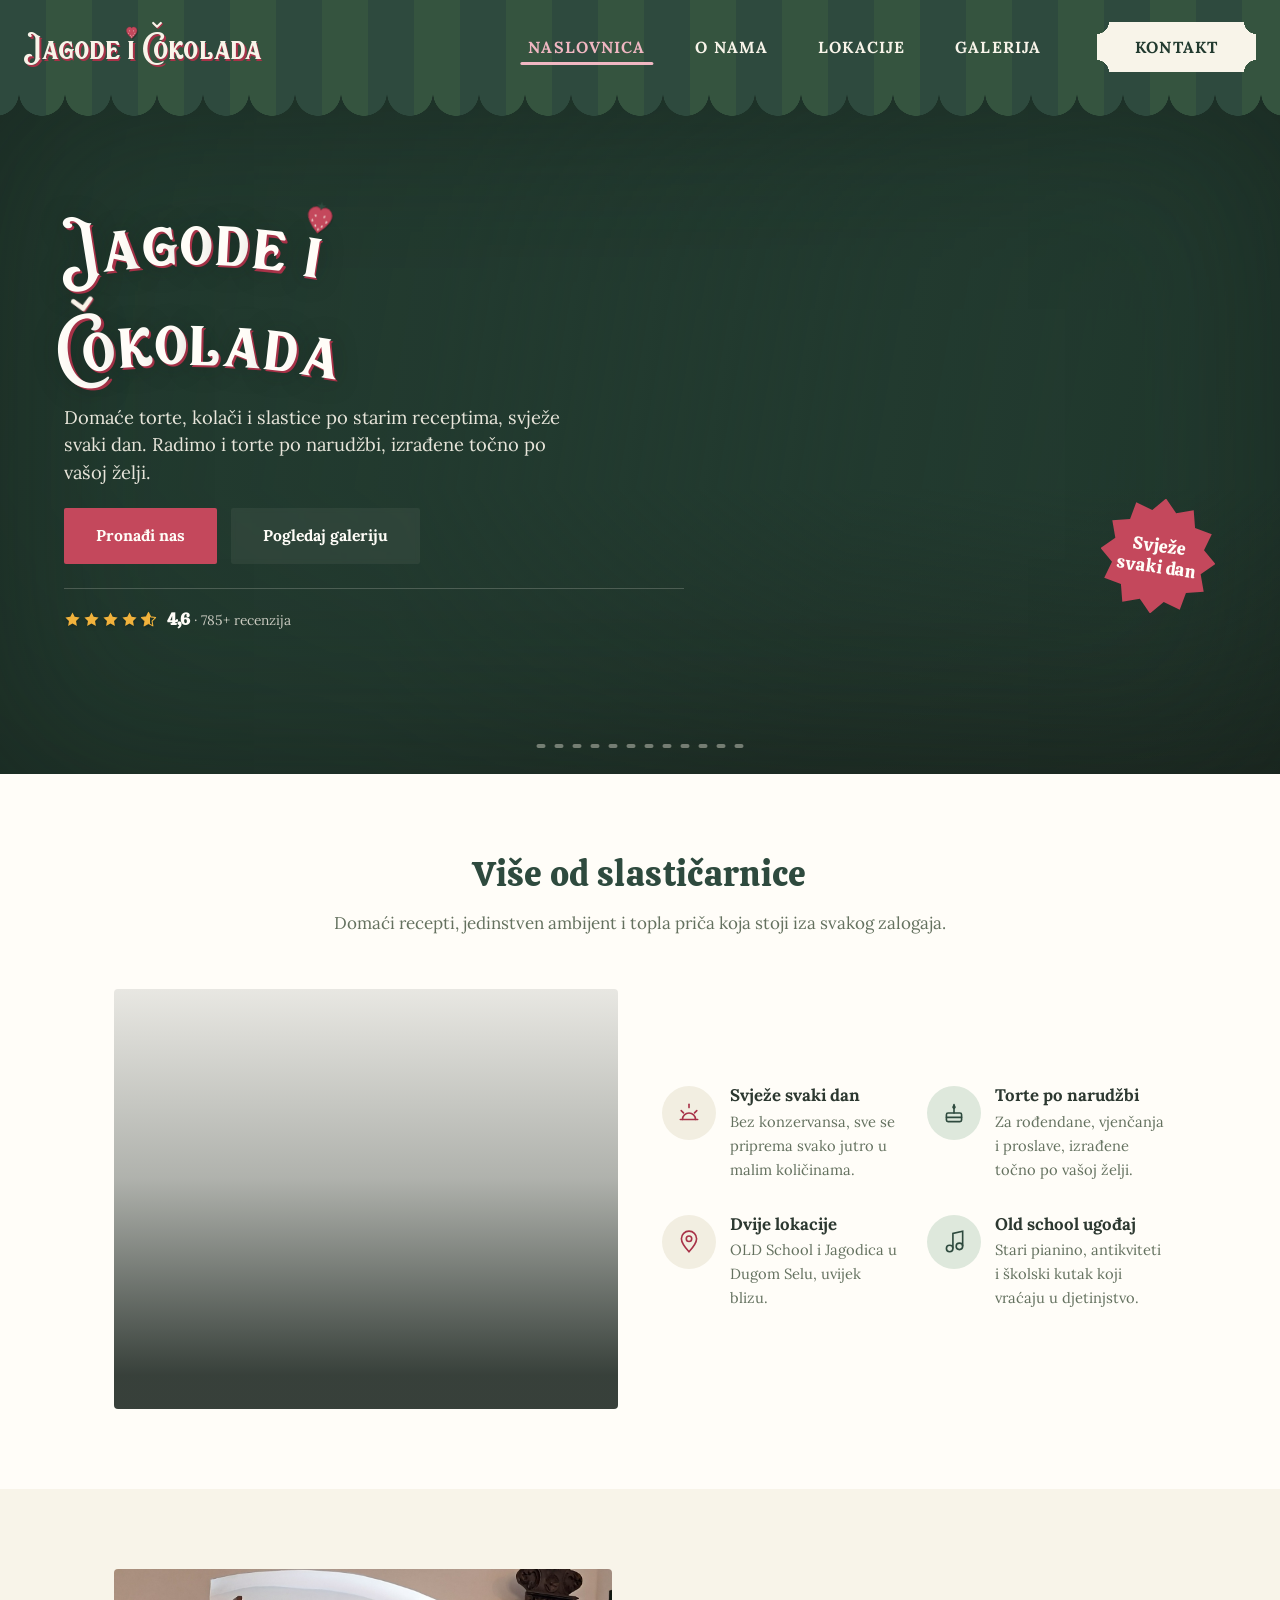
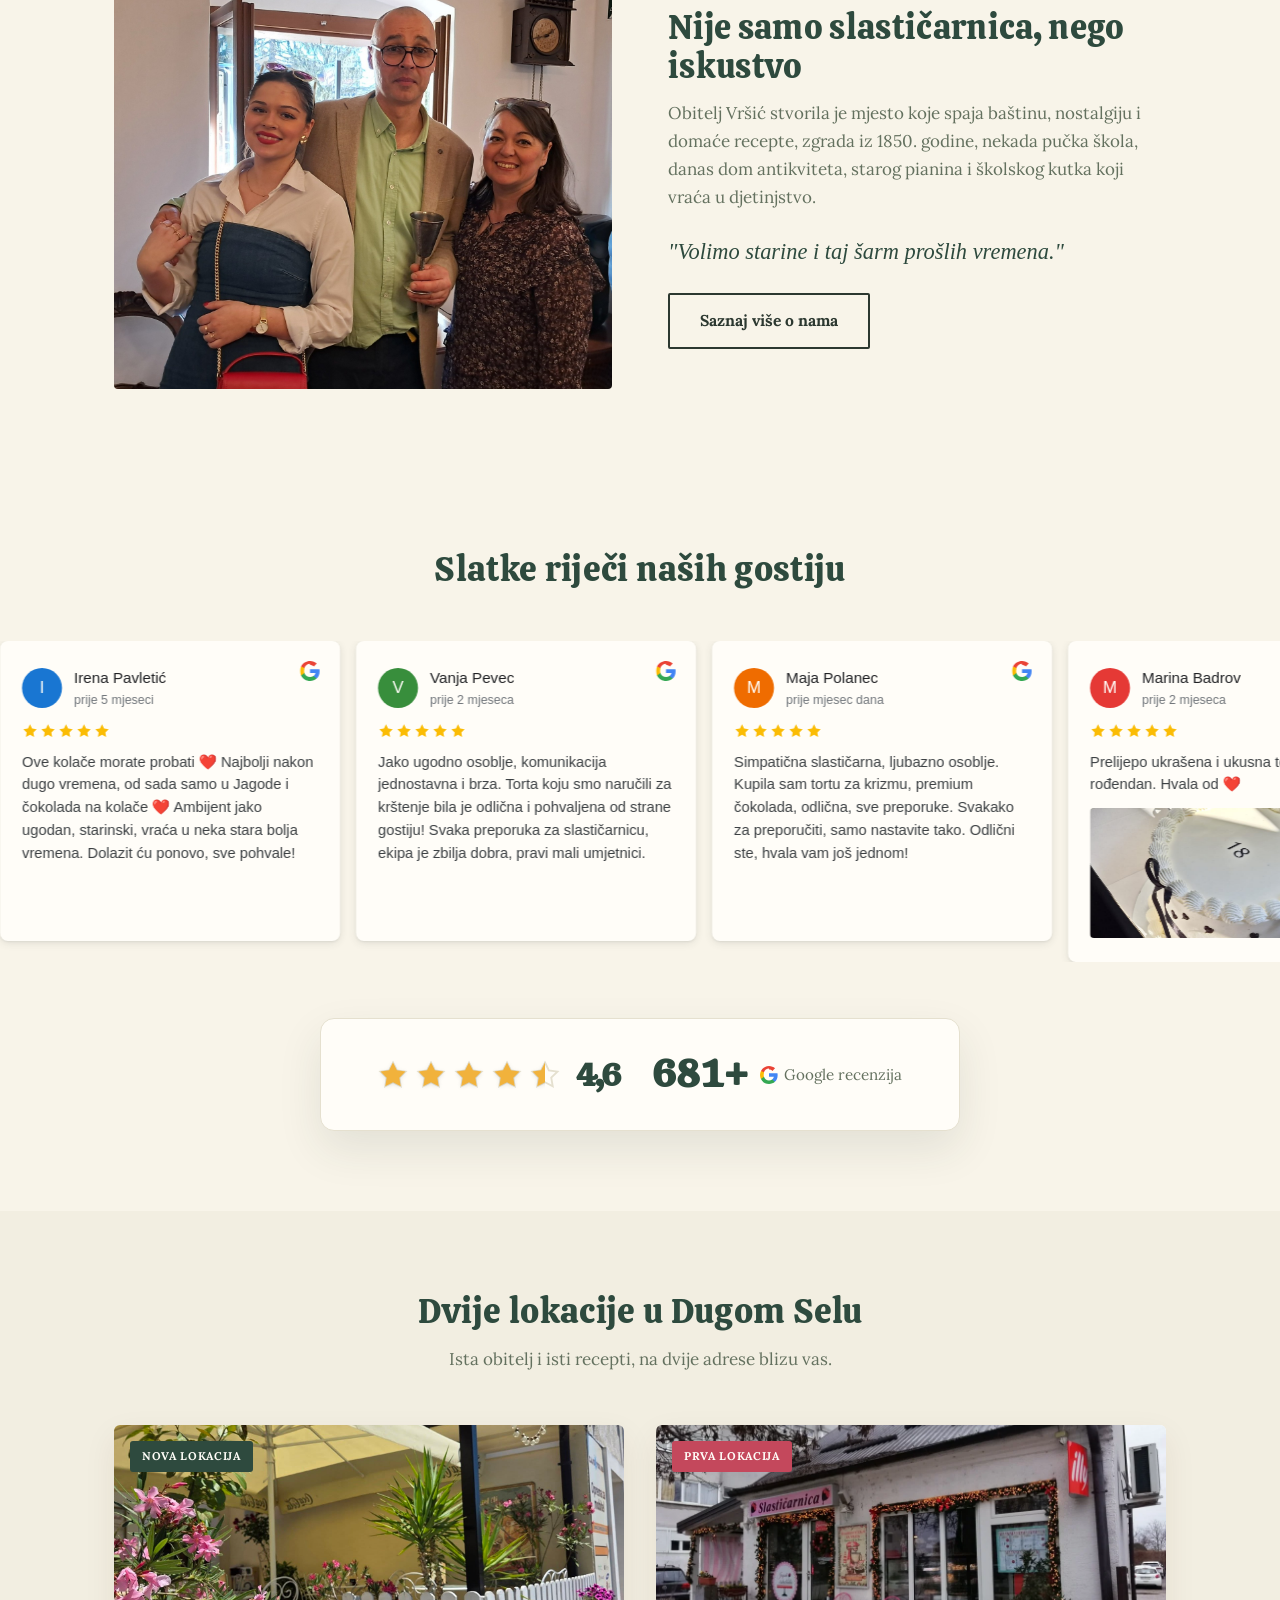
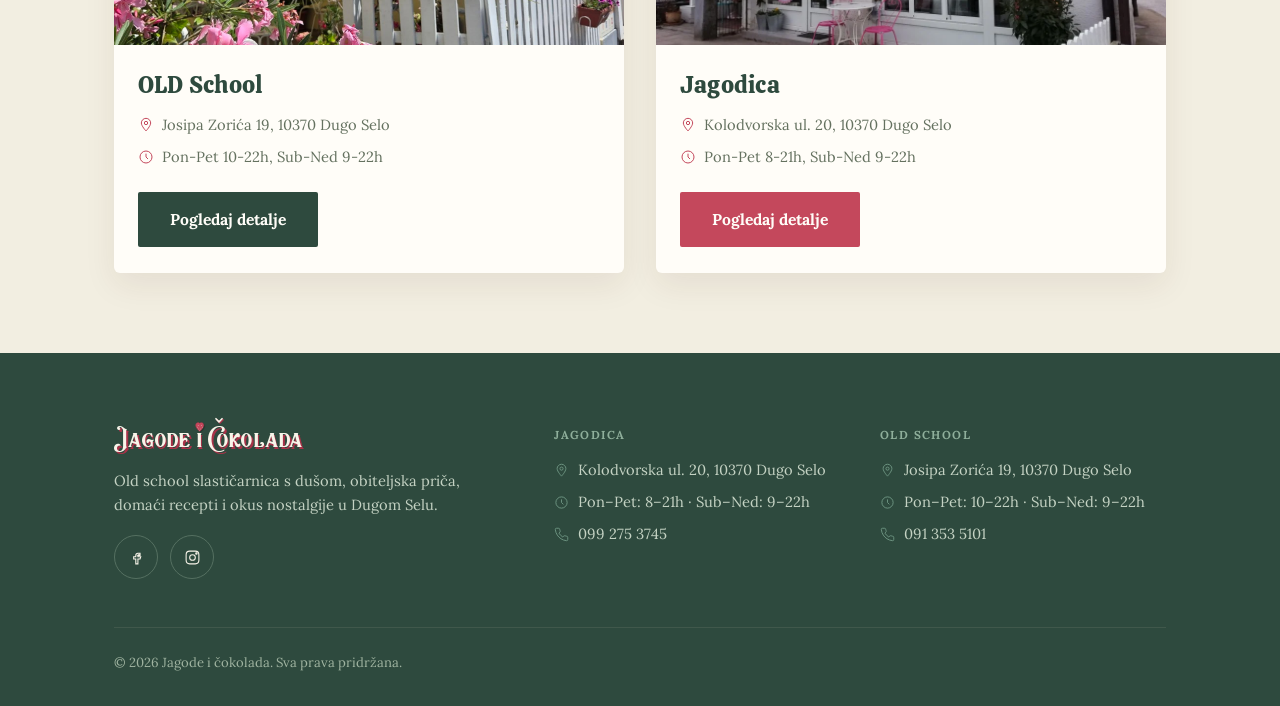
==== commit 189d35ad: "Update kontakt/lokacije pages, real reviews, and location photos - Redesign Kontakt page: card layou" ====
--- a/index.html
+++ b/index.html
@@ -12,7 +12,7 @@
 
 <header class="site-header">
   <div class="container">
-    <a href="index.html" class="brand" aria-label="Slastičarnica Jagode i Čokolada — Old school, Dugo Selo">
+    <a href="index.html" class="brand" aria-label="Slastičarnica Jagode i Čokolada, Old school, Dugo Selo">
       <span class="brand-name" aria-hidden="true">Jagode <span class="i-mark">i<svg class="i-berry" viewBox="0 0 24 26" aria-hidden="true">
         <polygon points="12,0.6 12.823,2.867 15.234,2.949 13.331,4.433 13.998,6.751 12,5.4 10.002,6.751 10.669,4.433 8.766,2.949 11.177,2.867" fill="var(--green)"/>
         <path d="M12,22 C12,22 4,15.2 4,10 C4,6.8 6.4,4.6 9,4.6 C10.4,4.6 11.5,5.4 12,6.4 C12.5,5.4 13.6,4.6 15,4.6 C17.6,4.6 20,6.8 20,10 C20,15.2 12,22 12,22 Z" fill="var(--straw)" stroke="var(--straw-deep)" stroke-width="0.6"/>
@@ -94,7 +94,7 @@
             </span>
           </div>
           <div>
-            <strong>4,6</strong> <span>&middot; 750+ recenzija</span>
+            <strong>4,6</strong> <span>&middot; 785+ recenzija</span>
           </div>
         </div>
       </div>
@@ -196,9 +196,8 @@
       </div>
     </div>
     <div class="reveal" style="transition-delay:0.12s;">
-      <span class="script">Od 1850. do danas</span>
       <h2>Nije samo slastičarnica, nego iskustvo</h2>
-      <p>Obitelj Vršić stvorila je mjesto koje spaja baštinu, nostalgiju i domaće recepte — zgrada iz 1850. godine, nekada pučka škola, danas dom antikviteta, starog pianina i školskog kutka koji vraća u djetinjstvo.</p>
+      <p>Obitelj Vršić stvorila je mjesto koje spaja baštinu, nostalgiju i domaće recepte, zgrada iz 1850. godine, nekada pučka škola, danas dom antikviteta, starog pianina i školskog kutka koji vraća u djetinjstvo.</p>
       <blockquote class="pull-quote" style="text-align:left; margin:24px 0; font-size:1.4rem;">"Volimo starine i taj šarm prošlih vremena."</blockquote>
       <a href="o-nama.html" class="btn btn-outline">Saznaj više o nama</a>
     </div>
@@ -215,295 +214,199 @@
     <div class="marquee-track">
       <div class="review-card">
         <div class="review-head">
-          <span class="review-avatar" style="background:#1976D2;">V</span>
-          <div class="review-meta">
-            <span class="review-name">Vesna Kolar</span>
+          <span class="review-avatar" style="background:#1976D2;">I</span>
+          <div class="review-meta">
+            <span class="review-name">Irena Pavletić</span>
+            <span class="review-time">prije 5 mjeseci</span>
+          </div>
+        </div>
+        <div class="stars" aria-label="5 od 5">
+          <svg viewBox="0 0 24 24" fill="currentColor"><path d="M12 2l3.09 6.26L22 9.27l-5 4.87 1.18 6.88L12 17.77l-6.18 3.25L7 14.14 2 9.27l6.91-1.01L12 2z"/></svg><svg viewBox="0 0 24 24" fill="currentColor"><path d="M12 2l3.09 6.26L22 9.27l-5 4.87 1.18 6.88L12 17.77l-6.18 3.25L7 14.14 2 9.27l6.91-1.01L12 2z"/></svg><svg viewBox="0 0 24 24" fill="currentColor"><path d="M12 2l3.09 6.26L22 9.27l-5 4.87 1.18 6.88L12 17.77l-6.18 3.25L7 14.14 2 9.27l6.91-1.01L12 2z"/></svg><svg viewBox="0 0 24 24" fill="currentColor"><path d="M12 2l3.09 6.26L22 9.27l-5 4.87 1.18 6.88L12 17.77l-6.18 3.25L7 14.14 2 9.27l6.91-1.01L12 2z"/></svg><svg viewBox="0 0 24 24" fill="currentColor"><path d="M12 2l3.09 6.26L22 9.27l-5 4.87 1.18 6.88L12 17.77l-6.18 3.25L7 14.14 2 9.27l6.91-1.01L12 2z"/></svg>
+        </div>
+        <p>Ove kolače morate probati &#10084;&#65039; Najbolji nakon dugo vremena, od sada samo u Jagode i čokolada na kolače &#10084;&#65039; Ambijent jako ugodan, starinski, vraća u neka stara bolja vremena. Dolazit ću ponovo, sve pohvale!</p>
+        <svg class="review-google-badge" viewBox="0 0 18 18" aria-hidden="true"><path fill="#4285F4" d="M17.64 9.2c0-.637-.057-1.251-.164-1.84H9v3.481h4.844c-.209 1.125-.843 2.078-1.796 2.717v2.259h2.908c1.702-1.567 2.684-3.874 2.684-6.617z"/><path fill="#34A853" d="M9 18c2.43 0 4.467-.806 5.956-2.18l-2.908-2.259c-.806.54-1.837.86-3.048.86-2.344 0-4.328-1.584-5.036-3.711H.957v2.332C2.438 15.983 5.482 18 9 18z"/><path fill="#FBBC05" d="M3.964 10.71c-.18-.54-.282-1.117-.282-1.71s.102-1.17.282-1.71V4.958H.957C.348 6.173 0 7.548 0 9s.348 2.827.957 4.042l3.007-2.332z"/><path fill="#EA4335" d="M9 3.58c1.321 0 2.508.454 3.44 1.345l2.582-2.58C13.463.891 11.426 0 9 0 5.482 0 2.438 2.017.957 4.958L3.964 6.29C4.672 4.163 6.656 2.58 9 2.58z"/></svg>
+      </div>
+      <div class="review-card">
+        <div class="review-head">
+          <span class="review-avatar" style="background:#388E3C;">V</span>
+          <div class="review-meta">
+            <span class="review-name">Vanja Pevec</span>
             <span class="review-time">prije 2 mjeseca</span>
           </div>
         </div>
         <div class="stars" aria-label="5 od 5">
-          <svg viewBox="0 0 24 24" fill="currentColor"><path d="M12 2l3.09 6.26L22 9.27l-5 4.87 1.18 6.88L12 17.77l-6.18 3.25L7 14.14 2 9.27l6.91-1.01L12 2z"/></svg>
-          <svg viewBox="0 0 24 24" fill="currentColor"><path d="M12 2l3.09 6.26L22 9.27l-5 4.87 1.18 6.88L12 17.77l-6.18 3.25L7 14.14 2 9.27l6.91-1.01L12 2z"/></svg>
-          <svg viewBox="0 0 24 24" fill="currentColor"><path d="M12 2l3.09 6.26L22 9.27l-5 4.87 1.18 6.88L12 17.77l-6.18 3.25L7 14.14 2 9.27l6.91-1.01L12 2z"/></svg>
-          <svg viewBox="0 0 24 24" fill="currentColor"><path d="M12 2l3.09 6.26L22 9.27l-5 4.87 1.18 6.88L12 17.77l-6.18 3.25L7 14.14 2 9.27l6.91-1.01L12 2z"/></svg>
-          <svg viewBox="0 0 24 24" fill="currentColor"><path d="M12 2l3.09 6.26L22 9.27l-5 4.87 1.18 6.88L12 17.77l-6.18 3.25L7 14.14 2 9.27l6.91-1.01L12 2z"/></svg>
-        </div>
-        <p>Torta za vjenčanje bila je apsolutni hit, gosti su pitali odakle je. Hvala vam na trudu!</p>
-        <svg class="review-google-badge" viewBox="0 0 18 18" aria-hidden="true"><path fill="#4285F4" d="M17.64 9.2c0-.637-.057-1.251-.164-1.84H9v3.481h4.844c-.209 1.125-.843 2.078-1.796 2.717v2.259h2.908c1.702-1.567 2.684-3.874 2.684-6.617z"/><path fill="#34A853" d="M9 18c2.43 0 4.467-.806 5.956-2.18l-2.908-2.259c-.806.54-1.837.86-3.048.86-2.344 0-4.328-1.584-5.036-3.711H.957v2.332C2.438 15.983 5.482 18 9 18z"/><path fill="#FBBC05" d="M3.964 10.71c-.18-.54-.282-1.117-.282-1.71s.102-1.17.282-1.71V4.958H.957C.348 6.173 0 7.548 0 9s.348 2.827.957 4.042l3.007-2.332z"/><path fill="#EA4335" d="M9 3.58c1.321 0 2.508.454 3.44 1.345l2.582-2.58C13.463.891 11.426 0 9 0 5.482 0 2.438 2.017.957 4.958L3.964 6.29C4.672 4.163 6.656 2.58 9 2.58z"/></svg>
-      </div>
-      <div class="review-card">
-        <div class="review-head">
-          <span class="review-avatar" style="background:#388E3C;">R</span>
-          <div class="review-meta">
-            <span class="review-name">Robert Perković</span>
-            <span class="review-time">prije 3 tjedna</span>
-          </div>
-        </div>
-        <div class="stars" aria-label="5 od 5">
-          <svg viewBox="0 0 24 24" fill="currentColor"><path d="M12 2l3.09 6.26L22 9.27l-5 4.87 1.18 6.88L12 17.77l-6.18 3.25L7 14.14 2 9.27l6.91-1.01L12 2z"/></svg>
-          <svg viewBox="0 0 24 24" fill="currentColor"><path d="M12 2l3.09 6.26L22 9.27l-5 4.87 1.18 6.88L12 17.77l-6.18 3.25L7 14.14 2 9.27l6.91-1.01L12 2z"/></svg>
-          <svg viewBox="0 0 24 24" fill="currentColor"><path d="M12 2l3.09 6.26L22 9.27l-5 4.87 1.18 6.88L12 17.77l-6.18 3.25L7 14.14 2 9.27l6.91-1.01L12 2z"/></svg>
-          <svg viewBox="0 0 24 24" fill="currentColor"><path d="M12 2l3.09 6.26L22 9.27l-5 4.87 1.18 6.88L12 17.77l-6.18 3.25L7 14.14 2 9.27l6.91-1.01L12 2z"/></svg>
-          <svg viewBox="0 0 24 24" fill="currentColor"><path d="M12 2l3.09 6.26L22 9.27l-5 4.87 1.18 6.88L12 17.77l-6.18 3.25L7 14.14 2 9.27l6.91-1.01L12 2z"/></svg>
-        </div>
-        <p>Dolazimo svaki vikend na kavu i kolač. Djeca obožavaju sladoled od pistacije.</p>
-        <svg class="review-google-badge" viewBox="0 0 18 18" aria-hidden="true"><path fill="#4285F4" d="M17.64 9.2c0-.637-.057-1.251-.164-1.84H9v3.481h4.844c-.209 1.125-.843 2.078-1.796 2.717v2.259h2.908c1.702-1.567 2.684-3.874 2.684-6.617z"/><path fill="#34A853" d="M9 18c2.43 0 4.467-.806 5.956-2.18l-2.908-2.259c-.806.54-1.837.86-3.048.86-2.344 0-4.328-1.584-5.036-3.711H.957v2.332C2.438 15.983 5.482 18 9 18z"/><path fill="#FBBC05" d="M3.964 10.71c-.18-.54-.282-1.117-.282-1.71s.102-1.17.282-1.71V4.958H.957C.348 6.173 0 7.548 0 9s.348 2.827.957 4.042l3.007-2.332z"/><path fill="#EA4335" d="M9 3.58c1.321 0 2.508.454 3.44 1.345l2.582-2.58C13.463.891 11.426 0 9 0 5.482 0 2.438 2.017.957 4.958L3.964 6.29C4.672 4.163 6.656 2.58 9 2.58z"/></svg>
-      </div>
-      <div class="review-card">
-        <div class="review-head">
-          <span class="review-avatar" style="background:#EF6C00;">A</span>
-          <div class="review-meta">
-            <span class="review-name">Antonia Radman</span>
-            <span class="review-time">prije 5 mjeseci</span>
-          </div>
-        </div>
-        <div class="stars" aria-label="5 od 5">
-          <svg viewBox="0 0 24 24" fill="currentColor"><path d="M12 2l3.09 6.26L22 9.27l-5 4.87 1.18 6.88L12 17.77l-6.18 3.25L7 14.14 2 9.27l6.91-1.01L12 2z"/></svg>
-          <svg viewBox="0 0 24 24" fill="currentColor"><path d="M12 2l3.09 6.26L22 9.27l-5 4.87 1.18 6.88L12 17.77l-6.18 3.25L7 14.14 2 9.27l6.91-1.01L12 2z"/></svg>
-          <svg viewBox="0 0 24 24" fill="currentColor"><path d="M12 2l3.09 6.26L22 9.27l-5 4.87 1.18 6.88L12 17.77l-6.18 3.25L7 14.14 2 9.27l6.91-1.01L12 2z"/></svg>
-          <svg viewBox="0 0 24 24" fill="currentColor"><path d="M12 2l3.09 6.26L22 9.27l-5 4.87 1.18 6.88L12 17.77l-6.18 3.25L7 14.14 2 9.27l6.91-1.01L12 2z"/></svg>
-          <svg viewBox="0 0 24 24" fill="currentColor"><path d="M12 2l3.09 6.26L22 9.27l-5 4.87 1.18 6.88L12 17.77l-6.18 3.25L7 14.14 2 9.27l6.91-1.01L12 2z"/></svg>
-        </div>
-        <p>Naručila sam kolače za poslovni event, sve je stiglo na vrijeme i bilo je prekrasno servirano.</p>
-        <svg class="review-google-badge" viewBox="0 0 18 18" aria-hidden="true"><path fill="#4285F4" d="M17.64 9.2c0-.637-.057-1.251-.164-1.84H9v3.481h4.844c-.209 1.125-.843 2.078-1.796 2.717v2.259h2.908c1.702-1.567 2.684-3.874 2.684-6.617z"/><path fill="#34A853" d="M9 18c2.43 0 4.467-.806 5.956-2.18l-2.908-2.259c-.806.54-1.837.86-3.048.86-2.344 0-4.328-1.584-5.036-3.711H.957v2.332C2.438 15.983 5.482 18 9 18z"/><path fill="#FBBC05" d="M3.964 10.71c-.18-.54-.282-1.117-.282-1.71s.102-1.17.282-1.71V4.958H.957C.348 6.173 0 7.548 0 9s.348 2.827.957 4.042l3.007-2.332z"/><path fill="#EA4335" d="M9 3.58c1.321 0 2.508.454 3.44 1.345l2.582-2.58C13.463.891 11.426 0 9 0 5.482 0 2.438 2.017.957 4.958L3.964 6.29C4.672 4.163 6.656 2.58 9 2.58z"/></svg>
-      </div>
-
-      <div class="review-card">
-        <div class="review-head">
-          <span class="review-avatar" style="background:#E53935;">A</span>
-          <div class="review-meta">
-            <span class="review-name">Ana Kovačević</span>
-            <span class="review-time">prije 3 tjedna</span>
-          </div>
-        </div>
-        <div class="stars" aria-label="5 od 5">
-          <svg viewBox="0 0 24 24" fill="currentColor"><path d="M12 2l3.09 6.26L22 9.27l-5 4.87 1.18 6.88L12 17.77l-6.18 3.25L7 14.14 2 9.27l6.91-1.01L12 2z"/></svg><svg viewBox="0 0 24 24" fill="currentColor"><path d="M12 2l3.09 6.26L22 9.27l-5 4.87 1.18 6.88L12 17.77l-6.18 3.25L7 14.14 2 9.27l6.91-1.01L12 2z"/></svg><svg viewBox="0 0 24 24" fill="currentColor"><path d="M12 2l3.09 6.26L22 9.27l-5 4.87 1.18 6.88L12 17.77l-6.18 3.25L7 14.14 2 9.27l6.91-1.01L12 2z"/></svg><svg viewBox="0 0 24 24" fill="currentColor"><path d="M12 2l3.09 6.26L22 9.27l-5 4.87 1.18 6.88L12 17.77l-6.18 3.25L7 14.14 2 9.27l6.91-1.01L12 2z"/></svg><svg viewBox="0 0 24 24" fill="currentColor"><path d="M12 2l3.09 6.26L22 9.27l-5 4.87 1.18 6.88L12 17.77l-6.18 3.25L7 14.14 2 9.27l6.91-1.01L12 2z"/></svg>
-        </div>
-        <p>Krafne su nevjerojatne, a osoblje uvijek nasmijano. Dolazimo redovito cijela obitelj.</p>
-        <svg class="review-google-badge" viewBox="0 0 18 18" aria-hidden="true"><path fill="#4285F4" d="M17.64 9.2c0-.637-.057-1.251-.164-1.84H9v3.481h4.844c-.209 1.125-.843 2.078-1.796 2.717v2.259h2.908c1.702-1.567 2.684-3.874 2.684-6.617z"/><path fill="#34A853" d="M9 18c2.43 0 4.467-.806 5.956-2.18l-2.908-2.259c-.806.54-1.837.86-3.048.86-2.344 0-4.328-1.584-5.036-3.711H.957v2.332C2.438 15.983 5.482 18 9 18z"/><path fill="#FBBC05" d="M3.964 10.71c-.18-.54-.282-1.117-.282-1.71s.102-1.17.282-1.71V4.958H.957C.348 6.173 0 7.548 0 9s.348 2.827.957 4.042l3.007-2.332z"/><path fill="#EA4335" d="M9 3.58c1.321 0 2.508.454 3.44 1.345l2.582-2.58C13.463.891 11.426 0 9 0 5.482 0 2.438 2.017.957 4.958L3.964 6.29C4.672 4.163 6.656 2.58 9 2.58z"/></svg>
-      </div>
-      <div class="review-card">
-        <div class="review-head">
-          <span class="review-avatar" style="background:#FB8C00;">P</span>
-          <div class="review-meta">
-            <span class="review-name">Petra Horvat</span>
-            <span class="review-time">prije 6 dana</span>
-          </div>
-        </div>
-        <div class="stars" aria-label="5 od 5">
-          <svg viewBox="0 0 24 24" fill="currentColor"><path d="M12 2l3.09 6.26L22 9.27l-5 4.87 1.18 6.88L12 17.77l-6.18 3.25L7 14.14 2 9.27l6.91-1.01L12 2z"/></svg><svg viewBox="0 0 24 24" fill="currentColor"><path d="M12 2l3.09 6.26L22 9.27l-5 4.87 1.18 6.88L12 17.77l-6.18 3.25L7 14.14 2 9.27l6.91-1.01L12 2z"/></svg><svg viewBox="0 0 24 24" fill="currentColor"><path d="M12 2l3.09 6.26L22 9.27l-5 4.87 1.18 6.88L12 17.77l-6.18 3.25L7 14.14 2 9.27l6.91-1.01L12 2z"/></svg><svg viewBox="0 0 24 24" fill="currentColor"><path d="M12 2l3.09 6.26L22 9.27l-5 4.87 1.18 6.88L12 17.77l-6.18 3.25L7 14.14 2 9.27l6.91-1.01L12 2z"/></svg><svg viewBox="0 0 24 24" fill="currentColor"><path d="M12 2l3.09 6.26L22 9.27l-5 4.87 1.18 6.88L12 17.77l-6.18 3.25L7 14.14 2 9.27l6.91-1.01L12 2z"/></svg>
-        </div>
-        <p>Naručili smo tortu za rođendan i bila je prekrasna, i po izgledu i po okusu. Preporuka svima!</p>
+          <svg viewBox="0 0 24 24" fill="currentColor"><path d="M12 2l3.09 6.26L22 9.27l-5 4.87 1.18 6.88L12 17.77l-6.18 3.25L7 14.14 2 9.27l6.91-1.01L12 2z"/></svg><svg viewBox="0 0 24 24" fill="currentColor"><path d="M12 2l3.09 6.26L22 9.27l-5 4.87 1.18 6.88L12 17.77l-6.18 3.25L7 14.14 2 9.27l6.91-1.01L12 2z"/></svg><svg viewBox="0 0 24 24" fill="currentColor"><path d="M12 2l3.09 6.26L22 9.27l-5 4.87 1.18 6.88L12 17.77l-6.18 3.25L7 14.14 2 9.27l6.91-1.01L12 2z"/></svg><svg viewBox="0 0 24 24" fill="currentColor"><path d="M12 2l3.09 6.26L22 9.27l-5 4.87 1.18 6.88L12 17.77l-6.18 3.25L7 14.14 2 9.27l6.91-1.01L12 2z"/></svg><svg viewBox="0 0 24 24" fill="currentColor"><path d="M12 2l3.09 6.26L22 9.27l-5 4.87 1.18 6.88L12 17.77l-6.18 3.25L7 14.14 2 9.27l6.91-1.01L12 2z"/></svg>
+        </div>
+        <p>Jako ugodno osoblje, komunikacija jednostavna i brza. Torta koju smo naručili za krštenje bila je odlična i pohvaljena od strane gostiju! Svaka preporuka za slastičarnicu, ekipa je zbilja dobra, pravi mali umjetnici.</p>
+        <svg class="review-google-badge" viewBox="0 0 18 18" aria-hidden="true"><path fill="#4285F4" d="M17.64 9.2c0-.637-.057-1.251-.164-1.84H9v3.481h4.844c-.209 1.125-.843 2.078-1.796 2.717v2.259h2.908c1.702-1.567 2.684-3.874 2.684-6.617z"/><path fill="#34A853" d="M9 18c2.43 0 4.467-.806 5.956-2.18l-2.908-2.259c-.806.54-1.837.86-3.048.86-2.344 0-4.328-1.584-5.036-3.711H.957v2.332C2.438 15.983 5.482 18 9 18z"/><path fill="#FBBC05" d="M3.964 10.71c-.18-.54-.282-1.117-.282-1.71s.102-1.17.282-1.71V4.958H.957C.348 6.173 0 7.548 0 9s.348 2.827.957 4.042l3.007-2.332z"/><path fill="#EA4335" d="M9 3.58c1.321 0 2.508.454 3.44 1.345l2.582-2.58C13.463.891 11.426 0 9 0 5.482 0 2.438 2.017.957 4.958L3.964 6.29C4.672 4.163 6.656 2.58 9 2.58z"/></svg>
+      </div>
+      <div class="review-card">
+        <div class="review-head">
+          <span class="review-avatar" style="background:#EF6C00;">M</span>
+          <div class="review-meta">
+            <span class="review-name">Maja Polanec</span>
+            <span class="review-time">prije mjesec dana</span>
+          </div>
+        </div>
+        <div class="stars" aria-label="5 od 5">
+          <svg viewBox="0 0 24 24" fill="currentColor"><path d="M12 2l3.09 6.26L22 9.27l-5 4.87 1.18 6.88L12 17.77l-6.18 3.25L7 14.14 2 9.27l6.91-1.01L12 2z"/></svg><svg viewBox="0 0 24 24" fill="currentColor"><path d="M12 2l3.09 6.26L22 9.27l-5 4.87 1.18 6.88L12 17.77l-6.18 3.25L7 14.14 2 9.27l6.91-1.01L12 2z"/></svg><svg viewBox="0 0 24 24" fill="currentColor"><path d="M12 2l3.09 6.26L22 9.27l-5 4.87 1.18 6.88L12 17.77l-6.18 3.25L7 14.14 2 9.27l6.91-1.01L12 2z"/></svg><svg viewBox="0 0 24 24" fill="currentColor"><path d="M12 2l3.09 6.26L22 9.27l-5 4.87 1.18 6.88L12 17.77l-6.18 3.25L7 14.14 2 9.27l6.91-1.01L12 2z"/></svg><svg viewBox="0 0 24 24" fill="currentColor"><path d="M12 2l3.09 6.26L22 9.27l-5 4.87 1.18 6.88L12 17.77l-6.18 3.25L7 14.14 2 9.27l6.91-1.01L12 2z"/></svg>
+        </div>
+        <p>Simpatična slastičarna, ljubazno osoblje. Kupila sam tortu za krizmu, premium čokolada, odlična, sve preporuke. Svakako za preporučiti, samo nastavite tako. Odlični ste, hvala vam još jednom!</p>
+        <svg class="review-google-badge" viewBox="0 0 18 18" aria-hidden="true"><path fill="#4285F4" d="M17.64 9.2c0-.637-.057-1.251-.164-1.84H9v3.481h4.844c-.209 1.125-.843 2.078-1.796 2.717v2.259h2.908c1.702-1.567 2.684-3.874 2.684-6.617z"/><path fill="#34A853" d="M9 18c2.43 0 4.467-.806 5.956-2.18l-2.908-2.259c-.806.54-1.837.86-3.048.86-2.344 0-4.328-1.584-5.036-3.711H.957v2.332C2.438 15.983 5.482 18 9 18z"/><path fill="#FBBC05" d="M3.964 10.71c-.18-.54-.282-1.117-.282-1.71s.102-1.17.282-1.71V4.958H.957C.348 6.173 0 7.548 0 9s.348 2.827.957 4.042l3.007-2.332z"/><path fill="#EA4335" d="M9 3.58c1.321 0 2.508.454 3.44 1.345l2.582-2.58C13.463.891 11.426 0 9 0 5.482 0 2.438 2.017.957 4.958L3.964 6.29C4.672 4.163 6.656 2.58 9 2.58z"/></svg>
+      </div>
+      <div class="review-card review-card--photo">
+        <div class="review-head">
+          <span class="review-avatar" style="background:#E53935;">M</span>
+          <div class="review-meta">
+            <span class="review-name">Marina Badrov</span>
+            <span class="review-time">prije 2 mjeseca</span>
+          </div>
+        </div>
+        <div class="stars" aria-label="5 od 5">
+          <svg viewBox="0 0 24 24" fill="currentColor"><path d="M12 2l3.09 6.26L22 9.27l-5 4.87 1.18 6.88L12 17.77l-6.18 3.25L7 14.14 2 9.27l6.91-1.01L12 2z"/></svg><svg viewBox="0 0 24 24" fill="currentColor"><path d="M12 2l3.09 6.26L22 9.27l-5 4.87 1.18 6.88L12 17.77l-6.18 3.25L7 14.14 2 9.27l6.91-1.01L12 2z"/></svg><svg viewBox="0 0 24 24" fill="currentColor"><path d="M12 2l3.09 6.26L22 9.27l-5 4.87 1.18 6.88L12 17.77l-6.18 3.25L7 14.14 2 9.27l6.91-1.01L12 2z"/></svg><svg viewBox="0 0 24 24" fill="currentColor"><path d="M12 2l3.09 6.26L22 9.27l-5 4.87 1.18 6.88L12 17.77l-6.18 3.25L7 14.14 2 9.27l6.91-1.01L12 2z"/></svg><svg viewBox="0 0 24 24" fill="currentColor"><path d="M12 2l3.09 6.26L22 9.27l-5 4.87 1.18 6.88L12 17.77l-6.18 3.25L7 14.14 2 9.27l6.91-1.01L12 2z"/></svg>
+        </div>
+        <p>Prelijepo ukrašena i ukusna torta za 18. rođendan. Hvala od &#10084;&#65039;</p>
+        <img class="review-photo" src="images/recenzije/Marina_Badrov_recenzija.jpg" alt="Fotografija uz recenziju - Marina Badrov" loading="lazy">
+        <svg class="review-google-badge" viewBox="0 0 18 18" aria-hidden="true"><path fill="#4285F4" d="M17.64 9.2c0-.637-.057-1.251-.164-1.84H9v3.481h4.844c-.209 1.125-.843 2.078-1.796 2.717v2.259h2.908c1.702-1.567 2.684-3.874 2.684-6.617z"/><path fill="#34A853" d="M9 18c2.43 0 4.467-.806 5.956-2.18l-2.908-2.259c-.806.54-1.837.86-3.048.86-2.344 0-4.328-1.584-5.036-3.711H.957v2.332C2.438 15.983 5.482 18 9 18z"/><path fill="#FBBC05" d="M3.964 10.71c-.18-.54-.282-1.117-.282-1.71s.102-1.17.282-1.71V4.958H.957C.348 6.173 0 7.548 0 9s.348 2.827.957 4.042l3.007-2.332z"/><path fill="#EA4335" d="M9 3.58c1.321 0 2.508.454 3.44 1.345l2.582-2.58C13.463.891 11.426 0 9 0 5.482 0 2.438 2.017.957 4.958L3.964 6.29C4.672 4.163 6.656 2.58 9 2.58z"/></svg>
+      </div>
+      <div class="review-card">
+        <div class="review-head">
+          <span class="review-avatar" style="background:#FB8C00;">T</span>
+          <div class="review-meta">
+            <span class="review-name">Tina Bukarica</span>
+            <span class="review-time">prije 7 mjeseci</span>
+          </div>
+        </div>
+        <div class="stars" aria-label="5 od 5">
+          <svg viewBox="0 0 24 24" fill="currentColor"><path d="M12 2l3.09 6.26L22 9.27l-5 4.87 1.18 6.88L12 17.77l-6.18 3.25L7 14.14 2 9.27l6.91-1.01L12 2z"/></svg><svg viewBox="0 0 24 24" fill="currentColor"><path d="M12 2l3.09 6.26L22 9.27l-5 4.87 1.18 6.88L12 17.77l-6.18 3.25L7 14.14 2 9.27l6.91-1.01L12 2z"/></svg><svg viewBox="0 0 24 24" fill="currentColor"><path d="M12 2l3.09 6.26L22 9.27l-5 4.87 1.18 6.88L12 17.77l-6.18 3.25L7 14.14 2 9.27l6.91-1.01L12 2z"/></svg><svg viewBox="0 0 24 24" fill="currentColor"><path d="M12 2l3.09 6.26L22 9.27l-5 4.87 1.18 6.88L12 17.77l-6.18 3.25L7 14.14 2 9.27l6.91-1.01L12 2z"/></svg><svg viewBox="0 0 24 24" fill="currentColor"><path d="M12 2l3.09 6.26L22 9.27l-5 4.87 1.18 6.88L12 17.77l-6.18 3.25L7 14.14 2 9.27l6.91-1.01L12 2z"/></svg>
+        </div>
+        <p>Jako ugodan ambijent. Domaćin nas je jako lijepo ugostio, sa širokim asortimanom kolača i slastica. Parking smo našli pored slastičarnice, iza zgrade.</p>
         <svg class="review-google-badge" viewBox="0 0 18 18" aria-hidden="true"><path fill="#4285F4" d="M17.64 9.2c0-.637-.057-1.251-.164-1.84H9v3.481h4.844c-.209 1.125-.843 2.078-1.796 2.717v2.259h2.908c1.702-1.567 2.684-3.874 2.684-6.617z"/><path fill="#34A853" d="M9 18c2.43 0 4.467-.806 5.956-2.18l-2.908-2.259c-.806.54-1.837.86-3.048.86-2.344 0-4.328-1.584-5.036-3.711H.957v2.332C2.438 15.983 5.482 18 9 18z"/><path fill="#FBBC05" d="M3.964 10.71c-.18-.54-.282-1.117-.282-1.71s.102-1.17.282-1.71V4.958H.957C.348 6.173 0 7.548 0 9s.348 2.827.957 4.042l3.007-2.332z"/><path fill="#EA4335" d="M9 3.58c1.321 0 2.508.454 3.44 1.345l2.582-2.58C13.463.891 11.426 0 9 0 5.482 0 2.438 2.017.957 4.958L3.964 6.29C4.672 4.163 6.656 2.58 9 2.58z"/></svg>
       </div>
       <div class="review-card">
         <div class="review-head">
           <span class="review-avatar" style="background:#8E24AA;">I</span>
           <div class="review-meta">
-            <span class="review-name">Ivan Babić</span>
-            <span class="review-time">prije mjesec dana</span>
-          </div>
-        </div>
-        <div class="stars" aria-label="5 od 5">
-          <svg viewBox="0 0 24 24" fill="currentColor"><path d="M12 2l3.09 6.26L22 9.27l-5 4.87 1.18 6.88L12 17.77l-6.18 3.25L7 14.14 2 9.27l6.91-1.01L12 2z"/></svg><svg viewBox="0 0 24 24" fill="currentColor"><path d="M12 2l3.09 6.26L22 9.27l-5 4.87 1.18 6.88L12 17.77l-6.18 3.25L7 14.14 2 9.27l6.91-1.01L12 2z"/></svg><svg viewBox="0 0 24 24" fill="currentColor"><path d="M12 2l3.09 6.26L22 9.27l-5 4.87 1.18 6.88L12 17.77l-6.18 3.25L7 14.14 2 9.27l6.91-1.01L12 2z"/></svg><svg viewBox="0 0 24 24" fill="currentColor"><path d="M12 2l3.09 6.26L22 9.27l-5 4.87 1.18 6.88L12 17.77l-6.18 3.25L7 14.14 2 9.27l6.91-1.01L12 2z"/></svg><svg viewBox="0 0 24 24" fill="currentColor"><path d="M12 2l3.09 6.26L22 9.27l-5 4.87 1.18 6.88L12 17.77l-6.18 3.25L7 14.14 2 9.27l6.91-1.01L12 2z"/></svg>
-        </div>
-        <p>OLD School lokacija je pravi doživljaj — antikviteti, stari pianino, osjećaj kao da si vraćen u prošlost. Kolači odlični.</p>
-        <svg class="review-google-badge" viewBox="0 0 18 18" aria-hidden="true"><path fill="#4285F4" d="M17.64 9.2c0-.637-.057-1.251-.164-1.84H9v3.481h4.844c-.209 1.125-.843 2.078-1.796 2.717v2.259h2.908c1.702-1.567 2.684-3.874 2.684-6.617z"/><path fill="#34A853" d="M9 18c2.43 0 4.467-.806 5.956-2.18l-2.908-2.259c-.806.54-1.837.86-3.048.86-2.344 0-4.328-1.584-5.036-3.711H.957v2.332C2.438 15.983 5.482 18 9 18z"/><path fill="#FBBC05" d="M3.964 10.71c-.18-.54-.282-1.117-.282-1.71s.102-1.17.282-1.71V4.958H.957C.348 6.173 0 7.548 0 9s.348 2.827.957 4.042l3.007-2.332z"/><path fill="#EA4335" d="M9 3.58c1.321 0 2.508.454 3.44 1.345l2.582-2.58C13.463.891 11.426 0 9 0 5.482 0 2.438 2.017.957 4.958L3.964 6.29C4.672 4.163 6.656 2.58 9 2.58z"/></svg>
-      </div>
-      <div class="review-card">
-        <div class="review-head">
-          <span class="review-avatar" style="background:#00897B;">M</span>
-          <div class="review-meta">
-            <span class="review-name">Marko Novak</span>
-            <span class="review-time">prije 2 tjedna</span>
-          </div>
-        </div>
-        <div class="stars" aria-label="5 od 5">
-          <svg viewBox="0 0 24 24" fill="currentColor"><path d="M12 2l3.09 6.26L22 9.27l-5 4.87 1.18 6.88L12 17.77l-6.18 3.25L7 14.14 2 9.27l6.91-1.01L12 2z"/></svg><svg viewBox="0 0 24 24" fill="currentColor"><path d="M12 2l3.09 6.26L22 9.27l-5 4.87 1.18 6.88L12 17.77l-6.18 3.25L7 14.14 2 9.27l6.91-1.01L12 2z"/></svg><svg viewBox="0 0 24 24" fill="currentColor"><path d="M12 2l3.09 6.26L22 9.27l-5 4.87 1.18 6.88L12 17.77l-6.18 3.25L7 14.14 2 9.27l6.91-1.01L12 2z"/></svg><svg viewBox="0 0 24 24" fill="currentColor"><path d="M12 2l3.09 6.26L22 9.27l-5 4.87 1.18 6.88L12 17.77l-6.18 3.25L7 14.14 2 9.27l6.91-1.01L12 2z"/></svg><svg viewBox="0 0 24 24" fill="currentColor"><path d="M12 2l3.09 6.26L22 9.27l-5 4.87 1.18 6.88L12 17.77l-6.18 3.25L7 14.14 2 9.27l6.91-1.01L12 2z"/></svg>
-        </div>
-        <p>Sladoled od jagode je must try ljeti. Djeca oduševljena, a i mi roditelji.</p>
-        <svg class="review-google-badge" viewBox="0 0 18 18" aria-hidden="true"><path fill="#4285F4" d="M17.64 9.2c0-.637-.057-1.251-.164-1.84H9v3.481h4.844c-.209 1.125-.843 2.078-1.796 2.717v2.259h2.908c1.702-1.567 2.684-3.874 2.684-6.617z"/><path fill="#34A853" d="M9 18c2.43 0 4.467-.806 5.956-2.18l-2.908-2.259c-.806.54-1.837.86-3.048.86-2.344 0-4.328-1.584-5.036-3.711H.957v2.332C2.438 15.983 5.482 18 9 18z"/><path fill="#FBBC05" d="M3.964 10.71c-.18-.54-.282-1.117-.282-1.71s.102-1.17.282-1.71V4.958H.957C.348 6.173 0 7.548 0 9s.348 2.827.957 4.042l3.007-2.332z"/><path fill="#EA4335" d="M9 3.58c1.321 0 2.508.454 3.44 1.345l2.582-2.58C13.463.891 11.426 0 9 0 5.482 0 2.438 2.017.957 4.958L3.964 6.29C4.672 4.163 6.656 2.58 9 2.58z"/></svg>
-      </div>
-      <div class="review-card">
-        <div class="review-head">
-          <span class="review-avatar" style="background:#3949AB;">K</span>
-          <div class="review-meta">
-            <span class="review-name">Katarina Jurić</span>
-            <span class="review-time">prije 4 mjeseca</span>
-          </div>
-        </div>
-        <div class="stars" aria-label="5 od 5">
-          <svg viewBox="0 0 24 24" fill="currentColor"><path d="M12 2l3.09 6.26L22 9.27l-5 4.87 1.18 6.88L12 17.77l-6.18 3.25L7 14.14 2 9.27l6.91-1.01L12 2z"/></svg><svg viewBox="0 0 24 24" fill="currentColor"><path d="M12 2l3.09 6.26L22 9.27l-5 4.87 1.18 6.88L12 17.77l-6.18 3.25L7 14.14 2 9.27l6.91-1.01L12 2z"/></svg><svg viewBox="0 0 24 24" fill="currentColor"><path d="M12 2l3.09 6.26L22 9.27l-5 4.87 1.18 6.88L12 17.77l-6.18 3.25L7 14.14 2 9.27l6.91-1.01L12 2z"/></svg><svg viewBox="0 0 24 24" fill="currentColor"><path d="M12 2l3.09 6.26L22 9.27l-5 4.87 1.18 6.88L12 17.77l-6.18 3.25L7 14.14 2 9.27l6.91-1.01L12 2z"/></svg><svg viewBox="0 0 24 24" fill="currentColor"><path d="M12 2l3.09 6.26L22 9.27l-5 4.87 1.18 6.88L12 17.77l-6.18 3.25L7 14.14 2 9.27l6.91-1.01L12 2z"/></svg>
-        </div>
-        <p>Bužanova torta je nevjerojatna kombinacija čokolade, oraha i jabuke. Nešto sasvim drugačije od uobičajenih torti.</p>
-        <svg class="review-google-badge" viewBox="0 0 18 18" aria-hidden="true"><path fill="#4285F4" d="M17.64 9.2c0-.637-.057-1.251-.164-1.84H9v3.481h4.844c-.209 1.125-.843 2.078-1.796 2.717v2.259h2.908c1.702-1.567 2.684-3.874 2.684-6.617z"/><path fill="#34A853" d="M9 18c2.43 0 4.467-.806 5.956-2.18l-2.908-2.259c-.806.54-1.837.86-3.048.86-2.344 0-4.328-1.584-5.036-3.711H.957v2.332C2.438 15.983 5.482 18 9 18z"/><path fill="#FBBC05" d="M3.964 10.71c-.18-.54-.282-1.117-.282-1.71s.102-1.17.282-1.71V4.958H.957C.348 6.173 0 7.548 0 9s.348 2.827.957 4.042l3.007-2.332z"/><path fill="#EA4335" d="M9 3.58c1.321 0 2.508.454 3.44 1.345l2.582-2.58C13.463.891 11.426 0 9 0 5.482 0 2.438 2.017.957 4.958L3.964 6.29C4.672 4.163 6.656 2.58 9 2.58z"/></svg>
-      </div>
-      <div class="review-card">
-        <div class="review-head">
-          <span class="review-avatar" style="background:#6D4C41;">T</span>
-          <div class="review-meta">
-            <span class="review-name">Tomislav Marić</span>
+            <span class="review-name">Igyy Box</span>
+            <span class="review-time">prije 7 mjeseci</span>
+          </div>
+        </div>
+        <div class="stars" aria-label="5 od 5">
+          <svg viewBox="0 0 24 24" fill="currentColor"><path d="M12 2l3.09 6.26L22 9.27l-5 4.87 1.18 6.88L12 17.77l-6.18 3.25L7 14.14 2 9.27l6.91-1.01L12 2z"/></svg><svg viewBox="0 0 24 24" fill="currentColor"><path d="M12 2l3.09 6.26L22 9.27l-5 4.87 1.18 6.88L12 17.77l-6.18 3.25L7 14.14 2 9.27l6.91-1.01L12 2z"/></svg><svg viewBox="0 0 24 24" fill="currentColor"><path d="M12 2l3.09 6.26L22 9.27l-5 4.87 1.18 6.88L12 17.77l-6.18 3.25L7 14.14 2 9.27l6.91-1.01L12 2z"/></svg><svg viewBox="0 0 24 24" fill="currentColor"><path d="M12 2l3.09 6.26L22 9.27l-5 4.87 1.18 6.88L12 17.77l-6.18 3.25L7 14.14 2 9.27l6.91-1.01L12 2z"/></svg><svg viewBox="0 0 24 24" fill="currentColor"><path d="M12 2l3.09 6.26L22 9.27l-5 4.87 1.18 6.88L12 17.77l-6.18 3.25L7 14.14 2 9.27l6.91-1.01L12 2z"/></svg>
+        </div>
+        <p>Ambijent unikatan, preslatko, s odličnim slasticama. Osoblje za pohvalu, dojam super!</p>
+        <svg class="review-google-badge" viewBox="0 0 18 18" aria-hidden="true"><path fill="#4285F4" d="M17.64 9.2c0-.637-.057-1.251-.164-1.84H9v3.481h4.844c-.209 1.125-.843 2.078-1.796 2.717v2.259h2.908c1.702-1.567 2.684-3.874 2.684-6.617z"/><path fill="#34A853" d="M9 18c2.43 0 4.467-.806 5.956-2.18l-2.908-2.259c-.806.54-1.837.86-3.048.86-2.344 0-4.328-1.584-5.036-3.711H.957v2.332C2.438 15.983 5.482 18 9 18z"/><path fill="#FBBC05" d="M3.964 10.71c-.18-.54-.282-1.117-.282-1.71s.102-1.17.282-1.71V4.958H.957C.348 6.173 0 7.548 0 9s.348 2.827.957 4.042l3.007-2.332z"/><path fill="#EA4335" d="M9 3.58c1.321 0 2.508.454 3.44 1.345l2.582-2.58C13.463.891 11.426 0 9 0 5.482 0 2.438 2.017.957 4.958L3.964 6.29C4.672 4.163 6.656 2.58 9 2.58z"/></svg>
+      </div>
+      <div class="review-card">
+        <div class="review-head">
+          <span class="review-avatar" style="background:#00897B;">I</span>
+          <div class="review-meta">
+            <span class="review-name">Ivan Jurkovic</span>
+            <span class="review-time">prije 9 mjeseci</span>
+          </div>
+        </div>
+        <div class="stars" aria-label="5 od 5">
+          <svg viewBox="0 0 24 24" fill="currentColor"><path d="M12 2l3.09 6.26L22 9.27l-5 4.87 1.18 6.88L12 17.77l-6.18 3.25L7 14.14 2 9.27l6.91-1.01L12 2z"/></svg><svg viewBox="0 0 24 24" fill="currentColor"><path d="M12 2l3.09 6.26L22 9.27l-5 4.87 1.18 6.88L12 17.77l-6.18 3.25L7 14.14 2 9.27l6.91-1.01L12 2z"/></svg><svg viewBox="0 0 24 24" fill="currentColor"><path d="M12 2l3.09 6.26L22 9.27l-5 4.87 1.18 6.88L12 17.77l-6.18 3.25L7 14.14 2 9.27l6.91-1.01L12 2z"/></svg><svg viewBox="0 0 24 24" fill="currentColor"><path d="M12 2l3.09 6.26L22 9.27l-5 4.87 1.18 6.88L12 17.77l-6.18 3.25L7 14.14 2 9.27l6.91-1.01L12 2z"/></svg><svg viewBox="0 0 24 24" fill="currentColor"><path d="M12 2l3.09 6.26L22 9.27l-5 4.87 1.18 6.88L12 17.77l-6.18 3.25L7 14.14 2 9.27l6.91-1.01L12 2z"/></svg>
+        </div>
+        <p>Preslatka i predobra slastičarnica, obavezno svratiti i uživati. Pohvale za uslugu i ambijent, ugođaj kao doma, a tretiraju te kao cara. Supruga veli da nije jela bolji sladoled od lješnjaka, čokolada fantastična.</p>
+        <svg class="review-google-badge" viewBox="0 0 18 18" aria-hidden="true"><path fill="#4285F4" d="M17.64 9.2c0-.637-.057-1.251-.164-1.84H9v3.481h4.844c-.209 1.125-.843 2.078-1.796 2.717v2.259h2.908c1.702-1.567 2.684-3.874 2.684-6.617z"/><path fill="#34A853" d="M9 18c2.43 0 4.467-.806 5.956-2.18l-2.908-2.259c-.806.54-1.837.86-3.048.86-2.344 0-4.328-1.584-5.036-3.711H.957v2.332C2.438 15.983 5.482 18 9 18z"/><path fill="#FBBC05" d="M3.964 10.71c-.18-.54-.282-1.117-.282-1.71s.102-1.17.282-1.71V4.958H.957C.348 6.173 0 7.548 0 9s.348 2.827.957 4.042l3.007-2.332z"/><path fill="#EA4335" d="M9 3.58c1.321 0 2.508.454 3.44 1.345l2.582-2.58C13.463.891 11.426 0 9 0 5.482 0 2.438 2.017.957 4.958L3.964 6.29C4.672 4.163 6.656 2.58 9 2.58z"/></svg>
+      </div>
+      <div class="review-card">
+        <div class="review-head">
+          <span class="review-avatar" style="background:#3949AB;">I</span>
+          <div class="review-meta">
+            <span class="review-name">Ivan Dolanc</span>
             <span class="review-time">prije godinu dana</span>
           </div>
         </div>
-        <div class="stars" aria-label="4 od 5">
-          <svg viewBox="0 0 24 24" fill="currentColor"><path d="M12 2l3.09 6.26L22 9.27l-5 4.87 1.18 6.88L12 17.77l-6.18 3.25L7 14.14 2 9.27l6.91-1.01L12 2z"/></svg><svg viewBox="0 0 24 24" fill="currentColor"><path d="M12 2l3.09 6.26L22 9.27l-5 4.87 1.18 6.88L12 17.77l-6.18 3.25L7 14.14 2 9.27l6.91-1.01L12 2z"/></svg><svg viewBox="0 0 24 24" fill="currentColor"><path d="M12 2l3.09 6.26L22 9.27l-5 4.87 1.18 6.88L12 17.77l-6.18 3.25L7 14.14 2 9.27l6.91-1.01L12 2z"/></svg><svg viewBox="0 0 24 24" fill="currentColor"><path d="M12 2l3.09 6.26L22 9.27l-5 4.87 1.18 6.88L12 17.77l-6.18 3.25L7 14.14 2 9.27l6.91-1.01L12 2z"/></svg><svg viewBox="0 0 24 24" fill="none" stroke="currentColor" stroke-width="1.5"><path d="M12 2l3.09 6.26L22 9.27l-5 4.87 1.18 6.88L12 17.77l-6.18 3.25L7 14.14 2 9.27l6.91-1.01L12 2z"/></svg>
-        </div>
-        <p>Ambijent je predivan, osjeća se ljubav prema starinama u svakom detalju. Osoblje ljubazno i brzo.</p>
-        <svg class="review-google-badge" viewBox="0 0 18 18" aria-hidden="true"><path fill="#4285F4" d="M17.64 9.2c0-.637-.057-1.251-.164-1.84H9v3.481h4.844c-.209 1.125-.843 2.078-1.796 2.717v2.259h2.908c1.702-1.567 2.684-3.874 2.684-6.617z"/><path fill="#34A853" d="M9 18c2.43 0 4.467-.806 5.956-2.18l-2.908-2.259c-.806.54-1.837.86-3.048.86-2.344 0-4.328-1.584-5.036-3.711H.957v2.332C2.438 15.983 5.482 18 9 18z"/><path fill="#FBBC05" d="M3.964 10.71c-.18-.54-.282-1.117-.282-1.71s.102-1.17.282-1.71V4.958H.957C.348 6.173 0 7.548 0 9s.348 2.827.957 4.042l3.007-2.332z"/><path fill="#EA4335" d="M9 3.58c1.321 0 2.508.454 3.44 1.345l2.582-2.58C13.463.891 11.426 0 9 0 5.482 0 2.438 2.017.957 4.958L3.964 6.29C4.672 4.163 6.656 2.58 9 2.58z"/></svg>
-      </div>
-      <div class="review-card">
-        <div class="review-head">
-          <span class="review-avatar" style="background:#D81B60;">I</span>
-          <div class="review-meta">
-            <span class="review-name">Ivana Perić</span>
-            <span class="review-time">prije 7 mjeseci</span>
-          </div>
-        </div>
-        <div class="stars" aria-label="5 od 5">
-          <svg viewBox="0 0 24 24" fill="currentColor"><path d="M12 2l3.09 6.26L22 9.27l-5 4.87 1.18 6.88L12 17.77l-6.18 3.25L7 14.14 2 9.27l6.91-1.01L12 2z"/></svg><svg viewBox="0 0 24 24" fill="currentColor"><path d="M12 2l3.09 6.26L22 9.27l-5 4.87 1.18 6.88L12 17.77l-6.18 3.25L7 14.14 2 9.27l6.91-1.01L12 2z"/></svg><svg viewBox="0 0 24 24" fill="currentColor"><path d="M12 2l3.09 6.26L22 9.27l-5 4.87 1.18 6.88L12 17.77l-6.18 3.25L7 14.14 2 9.27l6.91-1.01L12 2z"/></svg><svg viewBox="0 0 24 24" fill="currentColor"><path d="M12 2l3.09 6.26L22 9.27l-5 4.87 1.18 6.88L12 17.77l-6.18 3.25L7 14.14 2 9.27l6.91-1.01L12 2z"/></svg><svg viewBox="0 0 24 24" fill="currentColor"><path d="M12 2l3.09 6.26L22 9.27l-5 4.87 1.18 6.88L12 17.77l-6.18 3.25L7 14.14 2 9.27l6.91-1.01L12 2z"/></svg>
-        </div>
-        <p>Naručila sam kolače za krštenje i sve je bilo savršeno, od okusa do dekoracije.</p>
-        <svg class="review-google-badge" viewBox="0 0 18 18" aria-hidden="true"><path fill="#4285F4" d="M17.64 9.2c0-.637-.057-1.251-.164-1.84H9v3.481h4.844c-.209 1.125-.843 2.078-1.796 2.717v2.259h2.908c1.702-1.567 2.684-3.874 2.684-6.617z"/><path fill="#34A853" d="M9 18c2.43 0 4.467-.806 5.956-2.18l-2.908-2.259c-.806.54-1.837.86-3.048.86-2.344 0-4.328-1.584-5.036-3.711H.957v2.332C2.438 15.983 5.482 18 9 18z"/><path fill="#FBBC05" d="M3.964 10.71c-.18-.54-.282-1.117-.282-1.71s.102-1.17.282-1.71V4.958H.957C.348 6.173 0 7.548 0 9s.348 2.827.957 4.042l3.007-2.332z"/><path fill="#EA4335" d="M9 3.58c1.321 0 2.508.454 3.44 1.345l2.582-2.58C13.463.891 11.426 0 9 0 5.482 0 2.438 2.017.957 4.958L3.964 6.29C4.672 4.163 6.656 2.58 9 2.58z"/></svg>
-      </div>
-      <div class="review-card">
-        <div class="review-head">
-          <span class="review-avatar" style="background:#039BE5;">N</span>
-          <div class="review-meta">
-            <span class="review-name">Nikola Vuković</span>
-            <span class="review-time">prije 3 mjeseca</span>
-          </div>
-        </div>
-        <div class="stars" aria-label="5 od 5">
-          <svg viewBox="0 0 24 24" fill="currentColor"><path d="M12 2l3.09 6.26L22 9.27l-5 4.87 1.18 6.88L12 17.77l-6.18 3.25L7 14.14 2 9.27l6.91-1.01L12 2z"/></svg><svg viewBox="0 0 24 24" fill="currentColor"><path d="M12 2l3.09 6.26L22 9.27l-5 4.87 1.18 6.88L12 17.77l-6.18 3.25L7 14.14 2 9.27l6.91-1.01L12 2z"/></svg><svg viewBox="0 0 24 24" fill="currentColor"><path d="M12 2l3.09 6.26L22 9.27l-5 4.87 1.18 6.88L12 17.77l-6.18 3.25L7 14.14 2 9.27l6.91-1.01L12 2z"/></svg><svg viewBox="0 0 24 24" fill="currentColor"><path d="M12 2l3.09 6.26L22 9.27l-5 4.87 1.18 6.88L12 17.77l-6.18 3.25L7 14.14 2 9.27l6.91-1.01L12 2z"/></svg><svg viewBox="0 0 24 24" fill="currentColor"><path d="M12 2l3.09 6.26L22 9.27l-5 4.87 1.18 6.88L12 17.77l-6.18 3.25L7 14.14 2 9.27l6.91-1.01L12 2z"/></svg>
-        </div>
-        <p>Dugoselska torta je klasik koji se mora probati. Uvijek se vraćamo po još.</p>
+        <div class="stars" aria-label="5 od 5">
+          <svg viewBox="0 0 24 24" fill="currentColor"><path d="M12 2l3.09 6.26L22 9.27l-5 4.87 1.18 6.88L12 17.77l-6.18 3.25L7 14.14 2 9.27l6.91-1.01L12 2z"/></svg><svg viewBox="0 0 24 24" fill="currentColor"><path d="M12 2l3.09 6.26L22 9.27l-5 4.87 1.18 6.88L12 17.77l-6.18 3.25L7 14.14 2 9.27l6.91-1.01L12 2z"/></svg><svg viewBox="0 0 24 24" fill="currentColor"><path d="M12 2l3.09 6.26L22 9.27l-5 4.87 1.18 6.88L12 17.77l-6.18 3.25L7 14.14 2 9.27l6.91-1.01L12 2z"/></svg><svg viewBox="0 0 24 24" fill="currentColor"><path d="M12 2l3.09 6.26L22 9.27l-5 4.87 1.18 6.88L12 17.77l-6.18 3.25L7 14.14 2 9.27l6.91-1.01L12 2z"/></svg><svg viewBox="0 0 24 24" fill="currentColor"><path d="M12 2l3.09 6.26L22 9.27l-5 4.87 1.18 6.88L12 17.77l-6.18 3.25L7 14.14 2 9.27l6.91-1.01L12 2z"/></svg>
+        </div>
+        <p>E pa ovo u Dugom Selu je bilo top otkriće. Ne volim kupovne kolače, ali ovi su uistinu najsličniji domaćim kolačima, tako da čista petica. Mal preslatki prostor sa svega 2 stola, ali vrh!</p>
+        <svg class="review-google-badge" viewBox="0 0 18 18" aria-hidden="true"><path fill="#4285F4" d="M17.64 9.2c0-.637-.057-1.251-.164-1.84H9v3.481h4.844c-.209 1.125-.843 2.078-1.796 2.717v2.259h2.908c1.702-1.567 2.684-3.874 2.684-6.617z"/><path fill="#34A853" d="M9 18c2.43 0 4.467-.806 5.956-2.18l-2.908-2.259c-.806.54-1.837.86-3.048.86-2.344 0-4.328-1.584-5.036-3.711H.957v2.332C2.438 15.983 5.482 18 9 18z"/><path fill="#FBBC05" d="M3.964 10.71c-.18-.54-.282-1.117-.282-1.71s.102-1.17.282-1.71V4.958H.957C.348 6.173 0 7.548 0 9s.348 2.827.957 4.042l3.007-2.332z"/><path fill="#EA4335" d="M9 3.58c1.321 0 2.508.454 3.44 1.345l2.582-2.58C13.463.891 11.426 0 9 0 5.482 0 2.438 2.017.957 4.958L3.964 6.29C4.672 4.163 6.656 2.58 9 2.58z"/></svg>
+      </div>
+      <div class="review-card">
+        <div class="review-head">
+          <span class="review-avatar" style="background:#6D4C41;">I</span>
+          <div class="review-meta">
+            <span class="review-name">Iva Rukavina</span>
+            <span class="review-time">prije 6 mjeseci</span>
+          </div>
+        </div>
+        <div class="stars" aria-label="5 od 5">
+          <svg viewBox="0 0 24 24" fill="currentColor"><path d="M12 2l3.09 6.26L22 9.27l-5 4.87 1.18 6.88L12 17.77l-6.18 3.25L7 14.14 2 9.27l6.91-1.01L12 2z"/></svg><svg viewBox="0 0 24 24" fill="currentColor"><path d="M12 2l3.09 6.26L22 9.27l-5 4.87 1.18 6.88L12 17.77l-6.18 3.25L7 14.14 2 9.27l6.91-1.01L12 2z"/></svg><svg viewBox="0 0 24 24" fill="currentColor"><path d="M12 2l3.09 6.26L22 9.27l-5 4.87 1.18 6.88L12 17.77l-6.18 3.25L7 14.14 2 9.27l6.91-1.01L12 2z"/></svg><svg viewBox="0 0 24 24" fill="currentColor"><path d="M12 2l3.09 6.26L22 9.27l-5 4.87 1.18 6.88L12 17.77l-6.18 3.25L7 14.14 2 9.27l6.91-1.01L12 2z"/></svg><svg viewBox="0 0 24 24" fill="currentColor"><path d="M12 2l3.09 6.26L22 9.27l-5 4.87 1.18 6.88L12 17.77l-6.18 3.25L7 14.14 2 9.27l6.91-1.01L12 2z"/></svg>
+        </div>
+        <p>U Kolodvorskoj ulici presladak mali objekt uređen u retro stilu. Kolači po starinskim receptima, germ knedle najbolje u Hrvatskoj.</p>
+        <svg class="review-google-badge" viewBox="0 0 18 18" aria-hidden="true"><path fill="#4285F4" d="M17.64 9.2c0-.637-.057-1.251-.164-1.84H9v3.481h4.844c-.209 1.125-.843 2.078-1.796 2.717v2.259h2.908c1.702-1.567 2.684-3.874 2.684-6.617z"/><path fill="#34A853" d="M9 18c2.43 0 4.467-.806 5.956-2.18l-2.908-2.259c-.806.54-1.837.86-3.048.86-2.344 0-4.328-1.584-5.036-3.711H.957v2.332C2.438 15.983 5.482 18 9 18z"/><path fill="#FBBC05" d="M3.964 10.71c-.18-.54-.282-1.117-.282-1.71s.102-1.17.282-1.71V4.958H.957C.348 6.173 0 7.548 0 9s.348 2.827.957 4.042l3.007-2.332z"/><path fill="#EA4335" d="M9 3.58c1.321 0 2.508.454 3.44 1.345l2.582-2.58C13.463.891 11.426 0 9 0 5.482 0 2.438 2.017.957 4.958L3.964 6.29C4.672 4.163 6.656 2.58 9 2.58z"/></svg>
+      </div>
+      <div class="review-card">
+        <div class="review-head">
+          <span class="review-avatar" style="background:#D81B60;">M</span>
+          <div class="review-meta">
+            <span class="review-name">Matija Habijanec</span>
+            <span class="review-time">prije 11 mjeseci</span>
+          </div>
+        </div>
+        <div class="stars" aria-label="5 od 5">
+          <svg viewBox="0 0 24 24" fill="currentColor"><path d="M12 2l3.09 6.26L22 9.27l-5 4.87 1.18 6.88L12 17.77l-6.18 3.25L7 14.14 2 9.27l6.91-1.01L12 2z"/></svg><svg viewBox="0 0 24 24" fill="currentColor"><path d="M12 2l3.09 6.26L22 9.27l-5 4.87 1.18 6.88L12 17.77l-6.18 3.25L7 14.14 2 9.27l6.91-1.01L12 2z"/></svg><svg viewBox="0 0 24 24" fill="currentColor"><path d="M12 2l3.09 6.26L22 9.27l-5 4.87 1.18 6.88L12 17.77l-6.18 3.25L7 14.14 2 9.27l6.91-1.01L12 2z"/></svg><svg viewBox="0 0 24 24" fill="currentColor"><path d="M12 2l3.09 6.26L22 9.27l-5 4.87 1.18 6.88L12 17.77l-6.18 3.25L7 14.14 2 9.27l6.91-1.01L12 2z"/></svg><svg viewBox="0 0 24 24" fill="currentColor"><path d="M12 2l3.09 6.26L22 9.27l-5 4.87 1.18 6.88L12 17.77l-6.18 3.25L7 14.14 2 9.27l6.91-1.01L12 2z"/></svg>
+        </div>
+        <p>Odlično mjesto. Sladoled, kolači i torte su preukusne, a cijene pristupačne. Interijer je vrhunski, sve lijepo uređeno na starinski način. Osoblje je nasmijano i dobre volje.</p>
+        <svg class="review-google-badge" viewBox="0 0 18 18" aria-hidden="true"><path fill="#4285F4" d="M17.64 9.2c0-.637-.057-1.251-.164-1.84H9v3.481h4.844c-.209 1.125-.843 2.078-1.796 2.717v2.259h2.908c1.702-1.567 2.684-3.874 2.684-6.617z"/><path fill="#34A853" d="M9 18c2.43 0 4.467-.806 5.956-2.18l-2.908-2.259c-.806.54-1.837.86-3.048.86-2.344 0-4.328-1.584-5.036-3.711H.957v2.332C2.438 15.983 5.482 18 9 18z"/><path fill="#FBBC05" d="M3.964 10.71c-.18-.54-.282-1.117-.282-1.71s.102-1.17.282-1.71V4.958H.957C.348 6.173 0 7.548 0 9s.348 2.827.957 4.042l3.007-2.332z"/><path fill="#EA4335" d="M9 3.58c1.321 0 2.508.454 3.44 1.345l2.582-2.58C13.463.891 11.426 0 9 0 5.482 0 2.438 2.017.957 4.958L3.964 6.29C4.672 4.163 6.656 2.58 9 2.58z"/></svg>
+      </div>
+      <div class="review-card">
+        <div class="review-head">
+          <span class="review-avatar" style="background:#039BE5;">G</span>
+          <div class="review-meta">
+            <span class="review-name">Gordana Majdandžić</span>
+            <span class="review-time">prije 9 mjeseci</span>
+          </div>
+        </div>
+        <div class="stars" aria-label="5 od 5">
+          <svg viewBox="0 0 24 24" fill="currentColor"><path d="M12 2l3.09 6.26L22 9.27l-5 4.87 1.18 6.88L12 17.77l-6.18 3.25L7 14.14 2 9.27l6.91-1.01L12 2z"/></svg><svg viewBox="0 0 24 24" fill="currentColor"><path d="M12 2l3.09 6.26L22 9.27l-5 4.87 1.18 6.88L12 17.77l-6.18 3.25L7 14.14 2 9.27l6.91-1.01L12 2z"/></svg><svg viewBox="0 0 24 24" fill="currentColor"><path d="M12 2l3.09 6.26L22 9.27l-5 4.87 1.18 6.88L12 17.77l-6.18 3.25L7 14.14 2 9.27l6.91-1.01L12 2z"/></svg><svg viewBox="0 0 24 24" fill="currentColor"><path d="M12 2l3.09 6.26L22 9.27l-5 4.87 1.18 6.88L12 17.77l-6.18 3.25L7 14.14 2 9.27l6.91-1.01L12 2z"/></svg><svg viewBox="0 0 24 24" fill="currentColor"><path d="M12 2l3.09 6.26L22 9.27l-5 4.87 1.18 6.88L12 17.77l-6.18 3.25L7 14.14 2 9.27l6.91-1.01L12 2z"/></svg>
+        </div>
+        <p>Predivno uređena slastičarna sa posebnim štihom, bilo je teško odabrati koji kolač probati. Čokoladna torta se topila u ustima, a pita sa jabukama bila je prava domaća, kakvu je pekla moja baka.</p>
         <svg class="review-google-badge" viewBox="0 0 18 18" aria-hidden="true"><path fill="#4285F4" d="M17.64 9.2c0-.637-.057-1.251-.164-1.84H9v3.481h4.844c-.209 1.125-.843 2.078-1.796 2.717v2.259h2.908c1.702-1.567 2.684-3.874 2.684-6.617z"/><path fill="#34A853" d="M9 18c2.43 0 4.467-.806 5.956-2.18l-2.908-2.259c-.806.54-1.837.86-3.048.86-2.344 0-4.328-1.584-5.036-3.711H.957v2.332C2.438 15.983 5.482 18 9 18z"/><path fill="#FBBC05" d="M3.964 10.71c-.18-.54-.282-1.117-.282-1.71s.102-1.17.282-1.71V4.958H.957C.348 6.173 0 7.548 0 9s.348 2.827.957 4.042l3.007-2.332z"/><path fill="#EA4335" d="M9 3.58c1.321 0 2.508.454 3.44 1.345l2.582-2.58C13.463.891 11.426 0 9 0 5.482 0 2.438 2.017.957 4.958L3.964 6.29C4.672 4.163 6.656 2.58 9 2.58z"/></svg>
       </div>
       <div class="review-card">
         <div class="review-head">
           <span class="review-avatar" style="background:#43A047;">S</span>
           <div class="review-meta">
-            <span class="review-name">Sara Blažević</span>
-            <span class="review-time">prije 10 dana</span>
-          </div>
-        </div>
-        <div class="stars" aria-label="5 od 5">
-          <svg viewBox="0 0 24 24" fill="currentColor"><path d="M12 2l3.09 6.26L22 9.27l-5 4.87 1.18 6.88L12 17.77l-6.18 3.25L7 14.14 2 9.27l6.91-1.01L12 2z"/></svg><svg viewBox="0 0 24 24" fill="currentColor"><path d="M12 2l3.09 6.26L22 9.27l-5 4.87 1.18 6.88L12 17.77l-6.18 3.25L7 14.14 2 9.27l6.91-1.01L12 2z"/></svg><svg viewBox="0 0 24 24" fill="currentColor"><path d="M12 2l3.09 6.26L22 9.27l-5 4.87 1.18 6.88L12 17.77l-6.18 3.25L7 14.14 2 9.27l6.91-1.01L12 2z"/></svg><svg viewBox="0 0 24 24" fill="currentColor"><path d="M12 2l3.09 6.26L22 9.27l-5 4.87 1.18 6.88L12 17.77l-6.18 3.25L7 14.14 2 9.27l6.91-1.01L12 2z"/></svg><svg viewBox="0 0 24 24" fill="currentColor"><path d="M12 2l3.09 6.26L22 9.27l-5 4.87 1.18 6.88L12 17.77l-6.18 3.25L7 14.14 2 9.27l6.91-1.01L12 2z"/></svg>
-        </div>
-        <p>Prekrasan mali kutak u Dugom Selu. Sjedne se na terasu, popije kava uz odličan kolač.</p>
-        <svg class="review-google-badge" viewBox="0 0 18 18" aria-hidden="true"><path fill="#4285F4" d="M17.64 9.2c0-.637-.057-1.251-.164-1.84H9v3.481h4.844c-.209 1.125-.843 2.078-1.796 2.717v2.259h2.908c1.702-1.567 2.684-3.874 2.684-6.617z"/><path fill="#34A853" d="M9 18c2.43 0 4.467-.806 5.956-2.18l-2.908-2.259c-.806.54-1.837.86-3.048.86-2.344 0-4.328-1.584-5.036-3.711H.957v2.332C2.438 15.983 5.482 18 9 18z"/><path fill="#FBBC05" d="M3.964 10.71c-.18-.54-.282-1.117-.282-1.71s.102-1.17.282-1.71V4.958H.957C.348 6.173 0 7.548 0 9s.348 2.827.957 4.042l3.007-2.332z"/><path fill="#EA4335" d="M9 3.58c1.321 0 2.508.454 3.44 1.345l2.582-2.58C13.463.891 11.426 0 9 0 5.482 0 2.438 2.017.957 4.958L3.964 6.29C4.672 4.163 6.656 2.58 9 2.58z"/></svg>
-      </div>
-      <div class="review-card">
-        <div class="review-head">
-          <span class="review-avatar" style="background:#F4511E;">L</span>
-          <div class="review-meta">
-            <span class="review-name">Luka Radić</span>
-            <span class="review-time">prije 8 mjeseci</span>
-          </div>
-        </div>
-        <div class="stars" aria-label="4 od 5">
-          <svg viewBox="0 0 24 24" fill="currentColor"><path d="M12 2l3.09 6.26L22 9.27l-5 4.87 1.18 6.88L12 17.77l-6.18 3.25L7 14.14 2 9.27l6.91-1.01L12 2z"/></svg><svg viewBox="0 0 24 24" fill="currentColor"><path d="M12 2l3.09 6.26L22 9.27l-5 4.87 1.18 6.88L12 17.77l-6.18 3.25L7 14.14 2 9.27l6.91-1.01L12 2z"/></svg><svg viewBox="0 0 24 24" fill="currentColor"><path d="M12 2l3.09 6.26L22 9.27l-5 4.87 1.18 6.88L12 17.77l-6.18 3.25L7 14.14 2 9.27l6.91-1.01L12 2z"/></svg><svg viewBox="0 0 24 24" fill="currentColor"><path d="M12 2l3.09 6.26L22 9.27l-5 4.87 1.18 6.88L12 17.77l-6.18 3.25L7 14.14 2 9.27l6.91-1.01L12 2z"/></svg><svg viewBox="0 0 24 24" fill="none" stroke="currentColor" stroke-width="1.5"><path d="M12 2l3.09 6.26L22 9.27l-5 4.87 1.18 6.88L12 17.77l-6.18 3.25L7 14.14 2 9.27l6.91-1.01L12 2z"/></svg>
-        </div>
-        <p>Cijene su pristupačne za kvalitetu koju dobijete. Sve domaće, sve svježe.</p>
-        <svg class="review-google-badge" viewBox="0 0 18 18" aria-hidden="true"><path fill="#4285F4" d="M17.64 9.2c0-.637-.057-1.251-.164-1.84H9v3.481h4.844c-.209 1.125-.843 2.078-1.796 2.717v2.259h2.908c1.702-1.567 2.684-3.874 2.684-6.617z"/><path fill="#34A853" d="M9 18c2.43 0 4.467-.806 5.956-2.18l-2.908-2.259c-.806.54-1.837.86-3.048.86-2.344 0-4.328-1.584-5.036-3.711H.957v2.332C2.438 15.983 5.482 18 9 18z"/><path fill="#FBBC05" d="M3.964 10.71c-.18-.54-.282-1.117-.282-1.71s.102-1.17.282-1.71V4.958H.957C.348 6.173 0 7.548 0 9s.348 2.827.957 4.042l3.007-2.332z"/><path fill="#EA4335" d="M9 3.58c1.321 0 2.508.454 3.44 1.345l2.582-2.58C13.463.891 11.426 0 9 0 5.482 0 2.438 2.017.957 4.958L3.964 6.29C4.672 4.163 6.656 2.58 9 2.58z"/></svg>
-      </div>
-      <div class="review-card">
-        <div class="review-head">
-          <span class="review-avatar" style="background:#5E35B1;">M</span>
-          <div class="review-meta">
-            <span class="review-name">Maja Barišić</span>
-            <span class="review-time">prije 5 tjedana</span>
-          </div>
-        </div>
-        <div class="stars" aria-label="5 od 5">
-          <svg viewBox="0 0 24 24" fill="currentColor"><path d="M12 2l3.09 6.26L22 9.27l-5 4.87 1.18 6.88L12 17.77l-6.18 3.25L7 14.14 2 9.27l6.91-1.01L12 2z"/></svg><svg viewBox="0 0 24 24" fill="currentColor"><path d="M12 2l3.09 6.26L22 9.27l-5 4.87 1.18 6.88L12 17.77l-6.18 3.25L7 14.14 2 9.27l6.91-1.01L12 2z"/></svg><svg viewBox="0 0 24 24" fill="currentColor"><path d="M12 2l3.09 6.26L22 9.27l-5 4.87 1.18 6.88L12 17.77l-6.18 3.25L7 14.14 2 9.27l6.91-1.01L12 2z"/></svg><svg viewBox="0 0 24 24" fill="currentColor"><path d="M12 2l3.09 6.26L22 9.27l-5 4.87 1.18 6.88L12 17.77l-6.18 3.25L7 14.14 2 9.27l6.91-1.01L12 2z"/></svg><svg viewBox="0 0 24 24" fill="currentColor"><path d="M12 2l3.09 6.26L22 9.27l-5 4.87 1.18 6.88L12 17.77l-6.18 3.25L7 14.14 2 9.27l6.91-1.01L12 2z"/></svg>
-        </div>
-        <p>Bili smo na krizmi kod kćeri i sve pohvale za tortu, izgledala je bajno.</p>
-        <svg class="review-google-badge" viewBox="0 0 18 18" aria-hidden="true"><path fill="#4285F4" d="M17.64 9.2c0-.637-.057-1.251-.164-1.84H9v3.481h4.844c-.209 1.125-.843 2.078-1.796 2.717v2.259h2.908c1.702-1.567 2.684-3.874 2.684-6.617z"/><path fill="#34A853" d="M9 18c2.43 0 4.467-.806 5.956-2.18l-2.908-2.259c-.806.54-1.837.86-3.048.86-2.344 0-4.328-1.584-5.036-3.711H.957v2.332C2.438 15.983 5.482 18 9 18z"/><path fill="#FBBC05" d="M3.964 10.71c-.18-.54-.282-1.117-.282-1.71s.102-1.17.282-1.71V4.958H.957C.348 6.173 0 7.548 0 9s.348 2.827.957 4.042l3.007-2.332z"/><path fill="#EA4335" d="M9 3.58c1.321 0 2.508.454 3.44 1.345l2.582-2.58C13.463.891 11.426 0 9 0 5.482 0 2.438 2.017.957 4.958L3.964 6.29C4.672 4.163 6.656 2.58 9 2.58z"/></svg>
-      </div>
-      <div class="review-card">
-        <div class="review-head">
-          <span class="review-avatar" style="background:#00ACC1;">D</span>
-          <div class="review-meta">
-            <span class="review-name">Dario Kralj</span>
-            <span class="review-time">prije 2 mjeseca</span>
-          </div>
-        </div>
-        <div class="stars" aria-label="5 od 5">
-          <svg viewBox="0 0 24 24" fill="currentColor"><path d="M12 2l3.09 6.26L22 9.27l-5 4.87 1.18 6.88L12 17.77l-6.18 3.25L7 14.14 2 9.27l6.91-1.01L12 2z"/></svg><svg viewBox="0 0 24 24" fill="currentColor"><path d="M12 2l3.09 6.26L22 9.27l-5 4.87 1.18 6.88L12 17.77l-6.18 3.25L7 14.14 2 9.27l6.91-1.01L12 2z"/></svg><svg viewBox="0 0 24 24" fill="currentColor"><path d="M12 2l3.09 6.26L22 9.27l-5 4.87 1.18 6.88L12 17.77l-6.18 3.25L7 14.14 2 9.27l6.91-1.01L12 2z"/></svg><svg viewBox="0 0 24 24" fill="currentColor"><path d="M12 2l3.09 6.26L22 9.27l-5 4.87 1.18 6.88L12 17.77l-6.18 3.25L7 14.14 2 9.27l6.91-1.01L12 2z"/></svg><svg viewBox="0 0 24 24" fill="currentColor"><path d="M12 2l3.09 6.26L22 9.27l-5 4.87 1.18 6.88L12 17.77l-6.18 3.25L7 14.14 2 9.27l6.91-1.01L12 2z"/></svg>
-        </div>
-        <p>Kremšnite kao kod bake. Rijetko se danas nađe takav okus.</p>
-        <svg class="review-google-badge" viewBox="0 0 18 18" aria-hidden="true"><path fill="#4285F4" d="M17.64 9.2c0-.637-.057-1.251-.164-1.84H9v3.481h4.844c-.209 1.125-.843 2.078-1.796 2.717v2.259h2.908c1.702-1.567 2.684-3.874 2.684-6.617z"/><path fill="#34A853" d="M9 18c2.43 0 4.467-.806 5.956-2.18l-2.908-2.259c-.806.54-1.837.86-3.048.86-2.344 0-4.328-1.584-5.036-3.711H.957v2.332C2.438 15.983 5.482 18 9 18z"/><path fill="#FBBC05" d="M3.964 10.71c-.18-.54-.282-1.117-.282-1.71s.102-1.17.282-1.71V4.958H.957C.348 6.173 0 7.548 0 9s.348 2.827.957 4.042l3.007-2.332z"/><path fill="#EA4335" d="M9 3.58c1.321 0 2.508.454 3.44 1.345l2.582-2.58C13.463.891 11.426 0 9 0 5.482 0 2.438 2.017.957 4.958L3.964 6.29C4.672 4.163 6.656 2.58 9 2.58z"/></svg>
-      </div>
-      <div class="review-card">
-        <div class="review-head">
-          <span class="review-avatar" style="background:#7CB342;">I</span>
-          <div class="review-meta">
-            <span class="review-name">Ivana Šimić</span>
-            <span class="review-time">prije 9 mjeseci</span>
-          </div>
-        </div>
-        <div class="stars" aria-label="5 od 5">
-          <svg viewBox="0 0 24 24" fill="currentColor"><path d="M12 2l3.09 6.26L22 9.27l-5 4.87 1.18 6.88L12 17.77l-6.18 3.25L7 14.14 2 9.27l6.91-1.01L12 2z"/></svg><svg viewBox="0 0 24 24" fill="currentColor"><path d="M12 2l3.09 6.26L22 9.27l-5 4.87 1.18 6.88L12 17.77l-6.18 3.25L7 14.14 2 9.27l6.91-1.01L12 2z"/></svg><svg viewBox="0 0 24 24" fill="currentColor"><path d="M12 2l3.09 6.26L22 9.27l-5 4.87 1.18 6.88L12 17.77l-6.18 3.25L7 14.14 2 9.27l6.91-1.01L12 2z"/></svg><svg viewBox="0 0 24 24" fill="currentColor"><path d="M12 2l3.09 6.26L22 9.27l-5 4.87 1.18 6.88L12 17.77l-6.18 3.25L7 14.14 2 9.27l6.91-1.01L12 2z"/></svg><svg viewBox="0 0 24 24" fill="currentColor"><path d="M12 2l3.09 6.26L22 9.27l-5 4.87 1.18 6.88L12 17.77l-6.18 3.25L7 14.14 2 9.27l6.91-1.01L12 2z"/></svg>
-        </div>
-        <p>Osoblje pamti stalne goste i njihove narudžbe, to je poseban dojam.</p>
-        <svg class="review-google-badge" viewBox="0 0 18 18" aria-hidden="true"><path fill="#4285F4" d="M17.64 9.2c0-.637-.057-1.251-.164-1.84H9v3.481h4.844c-.209 1.125-.843 2.078-1.796 2.717v2.259h2.908c1.702-1.567 2.684-3.874 2.684-6.617z"/><path fill="#34A853" d="M9 18c2.43 0 4.467-.806 5.956-2.18l-2.908-2.259c-.806.54-1.837.86-3.048.86-2.344 0-4.328-1.584-5.036-3.711H.957v2.332C2.438 15.983 5.482 18 9 18z"/><path fill="#FBBC05" d="M3.964 10.71c-.18-.54-.282-1.117-.282-1.71s.102-1.17.282-1.71V4.958H.957C.348 6.173 0 7.548 0 9s.348 2.827.957 4.042l3.007-2.332z"/><path fill="#EA4335" d="M9 3.58c1.321 0 2.508.454 3.44 1.345l2.582-2.58C13.463.891 11.426 0 9 0 5.482 0 2.438 2.017.957 4.958L3.964 6.29C4.672 4.163 6.656 2.58 9 2.58z"/></svg>
-      </div>
-      <div class="review-card">
-        <div class="review-head">
-          <span class="review-avatar" style="background:#C62828;">M</span>
-          <div class="review-meta">
-            <span class="review-name">Marina Grgić</span>
-            <span class="review-time">prije mjesec dana</span>
-          </div>
-        </div>
-        <div class="stars" aria-label="5 od 5">
-          <svg viewBox="0 0 24 24" fill="currentColor"><path d="M12 2l3.09 6.26L22 9.27l-5 4.87 1.18 6.88L12 17.77l-6.18 3.25L7 14.14 2 9.27l6.91-1.01L12 2z"/></svg><svg viewBox="0 0 24 24" fill="currentColor"><path d="M12 2l3.09 6.26L22 9.27l-5 4.87 1.18 6.88L12 17.77l-6.18 3.25L7 14.14 2 9.27l6.91-1.01L12 2z"/></svg><svg viewBox="0 0 24 24" fill="currentColor"><path d="M12 2l3.09 6.26L22 9.27l-5 4.87 1.18 6.88L12 17.77l-6.18 3.25L7 14.14 2 9.27l6.91-1.01L12 2z"/></svg><svg viewBox="0 0 24 24" fill="currentColor"><path d="M12 2l3.09 6.26L22 9.27l-5 4.87 1.18 6.88L12 17.77l-6.18 3.25L7 14.14 2 9.27l6.91-1.01L12 2z"/></svg><svg viewBox="0 0 24 24" fill="currentColor"><path d="M12 2l3.09 6.26L22 9.27l-5 4.87 1.18 6.88L12 17.77l-6.18 3.25L7 14.14 2 9.27l6.91-1.01L12 2z"/></svg>
-        </div>
-        <p>Školski kutak sa starim klupama je slatka fora, djeca vole istraživati dok čekaju kolače.</p>
-        <svg class="review-google-badge" viewBox="0 0 18 18" aria-hidden="true"><path fill="#4285F4" d="M17.64 9.2c0-.637-.057-1.251-.164-1.84H9v3.481h4.844c-.209 1.125-.843 2.078-1.796 2.717v2.259h2.908c1.702-1.567 2.684-3.874 2.684-6.617z"/><path fill="#34A853" d="M9 18c2.43 0 4.467-.806 5.956-2.18l-2.908-2.259c-.806.54-1.837.86-3.048.86-2.344 0-4.328-1.584-5.036-3.711H.957v2.332C2.438 15.983 5.482 18 9 18z"/><path fill="#FBBC05" d="M3.964 10.71c-.18-.54-.282-1.117-.282-1.71s.102-1.17.282-1.71V4.958H.957C.348 6.173 0 7.548 0 9s.348 2.827.957 4.042l3.007-2.332z"/><path fill="#EA4335" d="M9 3.58c1.321 0 2.508.454 3.44 1.345l2.582-2.58C13.463.891 11.426 0 9 0 5.482 0 2.438 2.017.957 4.958L3.964 6.29C4.672 4.163 6.656 2.58 9 2.58z"/></svg>
-      </div>
-      <div class="review-card">
-        <div class="review-head">
-          <span class="review-avatar" style="background:#4527A0;">J</span>
-          <div class="review-meta">
-            <span class="review-name">Josip Tomić</span>
-            <span class="review-time">prije 6 mjeseci</span>
-          </div>
-        </div>
-        <div class="stars" aria-label="5 od 5">
-          <svg viewBox="0 0 24 24" fill="currentColor"><path d="M12 2l3.09 6.26L22 9.27l-5 4.87 1.18 6.88L12 17.77l-6.18 3.25L7 14.14 2 9.27l6.91-1.01L12 2z"/></svg><svg viewBox="0 0 24 24" fill="currentColor"><path d="M12 2l3.09 6.26L22 9.27l-5 4.87 1.18 6.88L12 17.77l-6.18 3.25L7 14.14 2 9.27l6.91-1.01L12 2z"/></svg><svg viewBox="0 0 24 24" fill="currentColor"><path d="M12 2l3.09 6.26L22 9.27l-5 4.87 1.18 6.88L12 17.77l-6.18 3.25L7 14.14 2 9.27l6.91-1.01L12 2z"/></svg><svg viewBox="0 0 24 24" fill="currentColor"><path d="M12 2l3.09 6.26L22 9.27l-5 4.87 1.18 6.88L12 17.77l-6.18 3.25L7 14.14 2 9.27l6.91-1.01L12 2z"/></svg><svg viewBox="0 0 24 24" fill="currentColor"><path d="M12 2l3.09 6.26L22 9.27l-5 4.87 1.18 6.88L12 17.77l-6.18 3.25L7 14.14 2 9.27l6.91-1.01L12 2z"/></svg>
-        </div>
-        <p>Torta po narudžbi izgledala je točno kao na slici koju smo poslali. Impresivno.</p>
-        <svg class="review-google-badge" viewBox="0 0 18 18" aria-hidden="true"><path fill="#4285F4" d="M17.64 9.2c0-.637-.057-1.251-.164-1.84H9v3.481h4.844c-.209 1.125-.843 2.078-1.796 2.717v2.259h2.908c1.702-1.567 2.684-3.874 2.684-6.617z"/><path fill="#34A853" d="M9 18c2.43 0 4.467-.806 5.956-2.18l-2.908-2.259c-.806.54-1.837.86-3.048.86-2.344 0-4.328-1.584-5.036-3.711H.957v2.332C2.438 15.983 5.482 18 9 18z"/><path fill="#FBBC05" d="M3.964 10.71c-.18-.54-.282-1.117-.282-1.71s.102-1.17.282-1.71V4.958H.957C.348 6.173 0 7.548 0 9s.348 2.827.957 4.042l3.007-2.332z"/><path fill="#EA4335" d="M9 3.58c1.321 0 2.508.454 3.44 1.345l2.582-2.58C13.463.891 11.426 0 9 0 5.482 0 2.438 2.017.957 4.958L3.964 6.29C4.672 4.163 6.656 2.58 9 2.58z"/></svg>
-      </div>
-      <div class="review-card">
-        <div class="review-head">
-          <span class="review-avatar" style="background:#00695C;">A</span>
-          <div class="review-meta">
-            <span class="review-name">Andrea Vidović</span>
+            <span class="review-name">Slavko Zdraveski</span>
+            <span class="review-time">prije 4 godine</span>
+          </div>
+        </div>
+        <div class="stars" aria-label="5 od 5">
+          <svg viewBox="0 0 24 24" fill="currentColor"><path d="M12 2l3.09 6.26L22 9.27l-5 4.87 1.18 6.88L12 17.77l-6.18 3.25L7 14.14 2 9.27l6.91-1.01L12 2z"/></svg><svg viewBox="0 0 24 24" fill="currentColor"><path d="M12 2l3.09 6.26L22 9.27l-5 4.87 1.18 6.88L12 17.77l-6.18 3.25L7 14.14 2 9.27l6.91-1.01L12 2z"/></svg><svg viewBox="0 0 24 24" fill="currentColor"><path d="M12 2l3.09 6.26L22 9.27l-5 4.87 1.18 6.88L12 17.77l-6.18 3.25L7 14.14 2 9.27l6.91-1.01L12 2z"/></svg><svg viewBox="0 0 24 24" fill="currentColor"><path d="M12 2l3.09 6.26L22 9.27l-5 4.87 1.18 6.88L12 17.77l-6.18 3.25L7 14.14 2 9.27l6.91-1.01L12 2z"/></svg><svg viewBox="0 0 24 24" fill="currentColor"><path d="M12 2l3.09 6.26L22 9.27l-5 4.87 1.18 6.88L12 17.77l-6.18 3.25L7 14.14 2 9.27l6.91-1.01L12 2z"/></svg>
+        </div>
+        <p>Retro stil do najsitnijih detalja. Kolači, torte, sladoled, sve vrhunski. Mali obiteljski biznis, vrlo uslužni. Po mom iskustvu najbolja slastičarna u Zagrebačkoj županiji.</p>
+        <svg class="review-google-badge" viewBox="0 0 18 18" aria-hidden="true"><path fill="#4285F4" d="M17.64 9.2c0-.637-.057-1.251-.164-1.84H9v3.481h4.844c-.209 1.125-.843 2.078-1.796 2.717v2.259h2.908c1.702-1.567 2.684-3.874 2.684-6.617z"/><path fill="#34A853" d="M9 18c2.43 0 4.467-.806 5.956-2.18l-2.908-2.259c-.806.54-1.837.86-3.048.86-2.344 0-4.328-1.584-5.036-3.711H.957v2.332C2.438 15.983 5.482 18 9 18z"/><path fill="#FBBC05" d="M3.964 10.71c-.18-.54-.282-1.117-.282-1.71s.102-1.17.282-1.71V4.958H.957C.348 6.173 0 7.548 0 9s.348 2.827.957 4.042l3.007-2.332z"/><path fill="#EA4335" d="M9 3.58c1.321 0 2.508.454 3.44 1.345l2.582-2.58C13.463.891 11.426 0 9 0 5.482 0 2.438 2.017.957 4.958L3.964 6.29C4.672 4.163 6.656 2.58 9 2.58z"/></svg>
+      </div>
+      <div class="review-card">
+        <div class="review-head">
+          <span class="review-avatar" style="background:#F4511E;">K</span>
+          <div class="review-meta">
+            <span class="review-name">Klaudija Markus</span>
             <span class="review-time">prije godinu dana</span>
           </div>
         </div>
         <div class="stars" aria-label="5 od 5">
           <svg viewBox="0 0 24 24" fill="currentColor"><path d="M12 2l3.09 6.26L22 9.27l-5 4.87 1.18 6.88L12 17.77l-6.18 3.25L7 14.14 2 9.27l6.91-1.01L12 2z"/></svg><svg viewBox="0 0 24 24" fill="currentColor"><path d="M12 2l3.09 6.26L22 9.27l-5 4.87 1.18 6.88L12 17.77l-6.18 3.25L7 14.14 2 9.27l6.91-1.01L12 2z"/></svg><svg viewBox="0 0 24 24" fill="currentColor"><path d="M12 2l3.09 6.26L22 9.27l-5 4.87 1.18 6.88L12 17.77l-6.18 3.25L7 14.14 2 9.27l6.91-1.01L12 2z"/></svg><svg viewBox="0 0 24 24" fill="currentColor"><path d="M12 2l3.09 6.26L22 9.27l-5 4.87 1.18 6.88L12 17.77l-6.18 3.25L7 14.14 2 9.27l6.91-1.01L12 2z"/></svg><svg viewBox="0 0 24 24" fill="currentColor"><path d="M12 2l3.09 6.26L22 9.27l-5 4.87 1.18 6.88L12 17.77l-6.18 3.25L7 14.14 2 9.27l6.91-1.01L12 2z"/></svg>
         </div>
-        <p>Vraćam se već godinama, kvaliteta nikad ne pada. Toplo preporučam.</p>
-        <svg class="review-google-badge" viewBox="0 0 18 18" aria-hidden="true"><path fill="#4285F4" d="M17.64 9.2c0-.637-.057-1.251-.164-1.84H9v3.481h4.844c-.209 1.125-.843 2.078-1.796 2.717v2.259h2.908c1.702-1.567 2.684-3.874 2.684-6.617z"/><path fill="#34A853" d="M9 18c2.43 0 4.467-.806 5.956-2.18l-2.908-2.259c-.806.54-1.837.86-3.048.86-2.344 0-4.328-1.584-5.036-3.711H.957v2.332C2.438 15.983 5.482 18 9 18z"/><path fill="#FBBC05" d="M3.964 10.71c-.18-.54-.282-1.117-.282-1.71s.102-1.17.282-1.71V4.958H.957C.348 6.173 0 7.548 0 9s.348 2.827.957 4.042l3.007-2.332z"/><path fill="#EA4335" d="M9 3.58c1.321 0 2.508.454 3.44 1.345l2.582-2.58C13.463.891 11.426 0 9 0 5.482 0 2.438 2.017.957 4.958L3.964 6.29C4.672 4.163 6.656 2.58 9 2.58z"/></svg>
-      </div>
-      <div class="review-card">
-        <div class="review-head">
-          <span class="review-avatar" style="background:#AD1457;">F</span>
-          <div class="review-meta">
-            <span class="review-name">Filip Kos</span>
-            <span class="review-time">prije 11 mjeseci</span>
-          </div>
-        </div>
-        <div class="stars" aria-label="4 od 5">
-          <svg viewBox="0 0 24 24" fill="currentColor"><path d="M12 2l3.09 6.26L22 9.27l-5 4.87 1.18 6.88L12 17.77l-6.18 3.25L7 14.14 2 9.27l6.91-1.01L12 2z"/></svg><svg viewBox="0 0 24 24" fill="currentColor"><path d="M12 2l3.09 6.26L22 9.27l-5 4.87 1.18 6.88L12 17.77l-6.18 3.25L7 14.14 2 9.27l6.91-1.01L12 2z"/></svg><svg viewBox="0 0 24 24" fill="currentColor"><path d="M12 2l3.09 6.26L22 9.27l-5 4.87 1.18 6.88L12 17.77l-6.18 3.25L7 14.14 2 9.27l6.91-1.01L12 2z"/></svg><svg viewBox="0 0 24 24" fill="currentColor"><path d="M12 2l3.09 6.26L22 9.27l-5 4.87 1.18 6.88L12 17.77l-6.18 3.25L7 14.14 2 9.27l6.91-1.01L12 2z"/></svg><svg viewBox="0 0 24 24" fill="none" stroke="currentColor" stroke-width="1.5"><path d="M12 2l3.09 6.26L22 9.27l-5 4.87 1.18 6.88L12 17.77l-6.18 3.25L7 14.14 2 9.27l6.91-1.01L12 2z"/></svg>
-        </div>
-        <p>Fina kava, odličan kolač, ljubazna usluga. Sve što treba za opušteno popodne.</p>
+        <p>Izvrsna kava, extra velike kugle sladoleda, brza, kvalitetna i profesionalna usluga. Vrlo lijepa, mala, simpatična slastičarnica, u najstarijoj kući u Dugom Selu.</p>
+        <svg class="review-google-badge" viewBox="0 0 18 18" aria-hidden="true"><path fill="#4285F4" d="M17.64 9.2c0-.637-.057-1.251-.164-1.84H9v3.481h4.844c-.209 1.125-.843 2.078-1.796 2.717v2.259h2.908c1.702-1.567 2.684-3.874 2.684-6.617z"/><path fill="#34A853" d="M9 18c2.43 0 4.467-.806 5.956-2.18l-2.908-2.259c-.806.54-1.837.86-3.048.86-2.344 0-4.328-1.584-5.036-3.711H.957v2.332C2.438 15.983 5.482 18 9 18z"/><path fill="#FBBC05" d="M3.964 10.71c-.18-.54-.282-1.117-.282-1.71s.102-1.17.282-1.71V4.958H.957C.348 6.173 0 7.548 0 9s.348 2.827.957 4.042l3.007-2.332z"/><path fill="#EA4335" d="M9 3.58c1.321 0 2.508.454 3.44 1.345l2.582-2.58C13.463.891 11.426 0 9 0 5.482 0 2.438 2.017.957 4.958L3.964 6.29C4.672 4.163 6.656 2.58 9 2.58z"/></svg>
+      </div>
+      <div class="review-card">
+        <div class="review-head">
+          <span class="review-avatar" style="background:#5E35B1;">N</span>
+          <div class="review-meta">
+            <span class="review-name">Nikolina Hrust</span>
+            <span class="review-time">prije 3 godine</span>
+          </div>
+        </div>
+        <div class="stars" aria-label="5 od 5">
+          <svg viewBox="0 0 24 24" fill="currentColor"><path d="M12 2l3.09 6.26L22 9.27l-5 4.87 1.18 6.88L12 17.77l-6.18 3.25L7 14.14 2 9.27l6.91-1.01L12 2z"/></svg><svg viewBox="0 0 24 24" fill="currentColor"><path d="M12 2l3.09 6.26L22 9.27l-5 4.87 1.18 6.88L12 17.77l-6.18 3.25L7 14.14 2 9.27l6.91-1.01L12 2z"/></svg><svg viewBox="0 0 24 24" fill="currentColor"><path d="M12 2l3.09 6.26L22 9.27l-5 4.87 1.18 6.88L12 17.77l-6.18 3.25L7 14.14 2 9.27l6.91-1.01L12 2z"/></svg><svg viewBox="0 0 24 24" fill="currentColor"><path d="M12 2l3.09 6.26L22 9.27l-5 4.87 1.18 6.88L12 17.77l-6.18 3.25L7 14.14 2 9.27l6.91-1.01L12 2z"/></svg><svg viewBox="0 0 24 24" fill="currentColor"><path d="M12 2l3.09 6.26L22 9.27l-5 4.87 1.18 6.88L12 17.77l-6.18 3.25L7 14.14 2 9.27l6.91-1.01L12 2z"/></svg>
+        </div>
+        <p>Nakon radnog tjedna i čekanja vlaka u Zagrebu, baš mi je pasala kava i torta od limuna i bazge. Sočna i aromatična, preporučam!</p>
         <svg class="review-google-badge" viewBox="0 0 18 18" aria-hidden="true"><path fill="#4285F4" d="M17.64 9.2c0-.637-.057-1.251-.164-1.84H9v3.481h4.844c-.209 1.125-.843 2.078-1.796 2.717v2.259h2.908c1.702-1.567 2.684-3.874 2.684-6.617z"/><path fill="#34A853" d="M9 18c2.43 0 4.467-.806 5.956-2.18l-2.908-2.259c-.806.54-1.837.86-3.048.86-2.344 0-4.328-1.584-5.036-3.711H.957v2.332C2.438 15.983 5.482 18 9 18z"/><path fill="#FBBC05" d="M3.964 10.71c-.18-.54-.282-1.117-.282-1.71s.102-1.17.282-1.71V4.958H.957C.348 6.173 0 7.548 0 9s.348 2.827.957 4.042l3.007-2.332z"/><path fill="#EA4335" d="M9 3.58c1.321 0 2.508.454 3.44 1.345l2.582-2.58C13.463.891 11.426 0 9 0 5.482 0 2.438 2.017.957 4.958L3.964 6.29C4.672 4.163 6.656 2.58 9 2.58z"/></svg>
       </div>
 
@@ -530,7 +433,6 @@
         </div>
         <strong class="proof-score">4,6</strong>
       </div>
-      <span class="proof-divider" aria-hidden="true"></span>
       <div class="proof-count">
         <strong><span class="count-number" data-target="785">0</span>+</strong>
         <span class="proof-count-label">
@@ -545,47 +447,44 @@
 <section class="section-pink">
   <div class="container">
     <div class="section-header reveal">
-      <span class="script">Dugo Selo</span>
-      <h2>Dvije lokacije, ista topla priča</h2>
-      <p style="color:var(--choc-soft);">Ista obitelj, isti recepti, dvije adrese u srcu Dugog Sela.</p>
+      <h2>Dvije lokacije u Dugom Selu</h2>
+      <p style="color:var(--choc-soft);">Ista obitelj i isti recepti, na dvije adrese blizu vas.</p>
     </div>
     <div class="location-grid stagger">
       <div class="location-card">
-        <div class="location-photo ph-box">
+        <div class="location-photo">
           <span class="location-tag">Nova lokacija</span>
-          <svg viewBox="0 0 24 24" fill="none" stroke="currentColor" stroke-width="1.5"><rect x="3" y="5" width="18" height="14" rx="2"/><circle cx="8.5" cy="10.5" r="1.5"/><path d="M21 15l-5-5-4 4-3-3-6 6"/></svg>
-          Fotografija
+          <img src="images/restaurant10.jpg" alt="OLD School" loading="lazy">
         </div>
         <div class="location-body">
           <h3>OLD School</h3>
-          <div class="location-row">
+          <a class="location-row" href="https://www.google.com/maps/search/?api=1&amp;query=Josipa+Zori%C4%87a+19%2C+10370+Dugo+Selo" target="_blank" rel="noopener">
             <svg viewBox="0 0 24 24" fill="none" stroke="currentColor" stroke-width="1.5"><path d="M12 21s7-7.58 7-12A7 7 0 0 0 5 9c0 4.42 7 12 7 12z"/><circle cx="12" cy="9" r="2.5"/></svg>
             Josipa Zorića 19, 10370 Dugo Selo
-          </div>
+          </a>
           <div class="location-row">
             <svg viewBox="0 0 24 24" fill="none" stroke="currentColor" stroke-width="1.5"><circle cx="12" cy="12" r="9"/><path d="M12 7v5l3 3"/></svg>
             Pon-Pet 10-22h, Sub-Ned 9-22h
           </div>
-          <a href="lokacije.html" class="btn btn-strawberry">Pogledaj detalje</a>
+          <a href="lokacije.html" class="btn btn-green">Pogledaj detalje</a>
         </div>
       </div>
       <div class="location-card">
-        <div class="location-photo ph-box strawberry">
+        <div class="location-photo">
           <span class="location-tag location-tag-straw">Prva lokacija</span>
-          <svg viewBox="0 0 24 24" fill="none" stroke="currentColor" stroke-width="1.5"><rect x="3" y="5" width="18" height="14" rx="2"/><circle cx="8.5" cy="10.5" r="1.5"/><path d="M21 15l-5-5-4 4-3-3-6 6"/></svg>
-          Fotografija
+          <img src="images/restaurant5.webp" alt="Jagodica" loading="lazy">
         </div>
         <div class="location-body">
           <h3>Jagodica</h3>
-          <div class="location-row">
+          <a class="location-row" href="https://www.google.com/maps/search/?api=1&amp;query=Kolodvorska+ul.+20%2C+10370+Dugo+Selo" target="_blank" rel="noopener">
             <svg viewBox="0 0 24 24" fill="none" stroke="currentColor" stroke-width="1.5"><path d="M12 21s7-7.58 7-12A7 7 0 0 0 5 9c0 4.42 7 12 7 12z"/><circle cx="12" cy="9" r="2.5"/></svg>
             Kolodvorska ul. 20, 10370 Dugo Selo
-          </div>
+          </a>
           <div class="location-row">
             <svg viewBox="0 0 24 24" fill="none" stroke="currentColor" stroke-width="1.5"><circle cx="12" cy="12" r="9"/><path d="M12 7v5l3 3"/></svg>
             Pon-Pet 8-21h, Sub-Ned 9-22h
           </div>
-          <a href="lokacije.html" class="btn btn-outline">Pogledaj detalje</a>
+          <a href="lokacije.html" class="btn btn-strawberry">Pogledaj detalje</a>
         </div>
       </div>
     </div>
@@ -596,7 +495,7 @@
   <div class="container">
     <div class="footer-grid">
       <div class="footer-col">
-        <a href="index.html" class="brand footer-brand" aria-label="Slastičarnica Jagode i Čokolada — Old school, Dugo Selo">
+        <a href="index.html" class="brand footer-brand" aria-label="Slastičarnica Jagode i Čokolada, Old school, Dugo Selo">
           <span class="brand-name" aria-hidden="true">Jagode <span class="i-mark">i<svg class="i-berry" viewBox="0 0 24 26" aria-hidden="true">
             <polygon points="12,0.6 12.823,2.867 15.234,2.949 13.331,4.433 13.998,6.751 12,5.4 10.002,6.751 10.669,4.433 8.766,2.949 11.177,2.867" fill="var(--green)"/>
             <path d="M12,22 C12,22 4,15.2 4,10 C4,6.8 6.4,4.6 9,4.6 C10.4,4.6 11.5,5.4 12,6.4 C12.5,5.4 13.6,4.6 15,4.6 C17.6,4.6 20,6.8 20,10 C20,15.2 12,22 12,22 Z" fill="var(--straw)" stroke="var(--straw-deep)" stroke-width="0.6"/>
@@ -609,7 +508,7 @@
             <ellipse cx="12" cy="19.6" rx="0.55" ry="0.85" fill="var(--straw-soft)"/>
           </svg></span> <span class="dc">C<svg class="dc-caron" viewBox="0 0 10 6" aria-hidden="true"><polyline points="1,1 5,5 9,1"/></svg></span>okolada</span>
         </a>
-        <p>Old school slastičarnica s dušom — obiteljska priča, domaći recepti i okus nostalgije u Dugom Selu.</p>
+        <p>Old school slastičarnica s dušom, obiteljska priča, domaći recepti i okus nostalgije u Dugom Selu.</p>
         <div class="social-icons">
           <a href="https://www.facebook.com/Jagodeicokolada" target="_blank" rel="noopener" aria-label="Facebook"><svg viewBox="0 0 24 24" fill="none" stroke="currentColor" stroke-width="1.5"><path d="M14 9h3V6h-3a3 3 0 0 0-3 3v2H8v3h3v7h3v-7h3l1-3h-4V9a1 1 0 0 1 1-1z"/></svg></a>
           <a href="https://www.instagram.com/jagodeicok/" target="_blank" rel="noopener" aria-label="Instagram"><svg viewBox="0 0 24 24" fill="none" stroke="currentColor" stroke-width="1.5"><rect x="3" y="3" width="18" height="18" rx="5"/><circle cx="12" cy="12" r="4"/><circle cx="17.5" cy="6.5" r="1"/></svg></a>
@@ -617,33 +516,33 @@
       </div>
       <div class="footer-col">
         <span class="footer-kicker">Jagodica</span>
-        <div class="footer-line">
+        <a class="footer-line" href="https://www.google.com/maps/search/?api=1&amp;query=Kolodvorska+ul.+20%2C+10370+Dugo+Selo" target="_blank" rel="noopener">
           <svg viewBox="0 0 24 24" fill="none" stroke="currentColor" stroke-width="1.5"><path d="M12 21s7-7.58 7-12A7 7 0 0 0 5 9c0 4.42 7 12 7 12z"/><circle cx="12" cy="9" r="2.5"/></svg>
           Kolodvorska ul. 20, 10370 Dugo Selo
-        </div>
+        </a>
         <div class="footer-line">
           <svg viewBox="0 0 24 24" fill="none" stroke="currentColor" stroke-width="1.5"><circle cx="12" cy="12" r="9"/><path d="M12 7v5l3 3"/></svg>
           Pon&ndash;Pet: 8&ndash;21h &middot; Sub&ndash;Ned: 9&ndash;22h
         </div>
-        <div class="footer-line">
+        <a class="footer-line" href="tel:+385992753745">
           <svg viewBox="0 0 24 24" fill="none" stroke="currentColor" stroke-width="1.5"><path d="M22 16.92v3a2 2 0 0 1-2.18 2 19.79 19.79 0 0 1-8.63-3.07 19.5 19.5 0 0 1-6-6 19.79 19.79 0 0 1-3.07-8.67A2 2 0 0 1 4.11 2h3a2 2 0 0 1 2 1.72c.12.81.35 1.6.68 2.34a2 2 0 0 1-.45 2.11L8 9.91a16 16 0 0 0 6 6l1.74-1.34a2 2 0 0 1 2.11-.45c.74.33 1.53.56 2.34.68A2 2 0 0 1 22 16.92z"/></svg>
           099 275 3745
-        </div>
+        </a>
       </div>
       <div class="footer-col">
         <span class="footer-kicker">OLD School</span>
-        <div class="footer-line">
+        <a class="footer-line" href="https://www.google.com/maps/search/?api=1&amp;query=Josipa+Zori%C4%87a+19%2C+10370+Dugo+Selo" target="_blank" rel="noopener">
           <svg viewBox="0 0 24 24" fill="none" stroke="currentColor" stroke-width="1.5"><path d="M12 21s7-7.58 7-12A7 7 0 0 0 5 9c0 4.42 7 12 7 12z"/><circle cx="12" cy="9" r="2.5"/></svg>
           Josipa Zorića 19, 10370 Dugo Selo
-        </div>
+        </a>
         <div class="footer-line">
           <svg viewBox="0 0 24 24" fill="none" stroke="currentColor" stroke-width="1.5"><circle cx="12" cy="12" r="9"/><path d="M12 7v5l3 3"/></svg>
           Pon&ndash;Pet: 10&ndash;22h &middot; Sub&ndash;Ned: 9&ndash;22h
         </div>
-        <div class="footer-line">
+        <a class="footer-line" href="tel:+385913535101">
           <svg viewBox="0 0 24 24" fill="none" stroke="currentColor" stroke-width="1.5"><path d="M22 16.92v3a2 2 0 0 1-2.18 2 19.79 19.79 0 0 1-8.63-3.07 19.5 19.5 0 0 1-6-6 19.79 19.79 0 0 1-3.07-8.67A2 2 0 0 1 4.11 2h3a2 2 0 0 1 2 1.72c.12.81.35 1.6.68 2.34a2 2 0 0 1-.45 2.11L8 9.91a16 16 0 0 0 6 6l1.74-1.34a2 2 0 0 1 2.11-.45c.74.33 1.53.56 2.34.68A2 2 0 0 1 22 16.92z"/></svg>
           091 353 5101
-        </div>
+        </a>
       </div>
     </div>
     <div class="footer-bottom">&copy; 2026 Jagode i čokolada. Sva prava pridržana.</div>
--- a/css/style.css
+++ b/css/style.css
@@ -58,18 +58,6 @@
   padding: 0 24px;
 }
 
-/* Kicker (nadnaslov) */
-.script {
-  display: block;
-  font-family: var(--font-body);
-  font-size: 0.8rem;
-  font-weight: 700;
-  letter-spacing: 0.16em;
-  text-transform: uppercase;
-  color: var(--straw);
-  margin-bottom: 12px;
-}
-
 /* Placeholder photo box */
 .ph-box {
   border: 2px dashed var(--choc-soft);
@@ -110,17 +98,6 @@
   padding: 8px 16px;
 }
 .topbar span { margin: 0 10px; }
-
-/* Uppercase kicker */
-.kicker {
-  display: block;
-  font-size: 0.78rem;
-  font-weight: 800;
-  letter-spacing: 0.18em;
-  text-transform: uppercase;
-  color: var(--straw);
-  margin-bottom: 10px;
-}
 
 /* Badge */
 .badge {
@@ -252,14 +229,14 @@
 .why-item { display: flex; gap: 14px; align-items: flex-start; }
 .why-icon {
   flex-shrink: 0;
-  width: 42px;
-  height: 42px;
+  width: 54px;
+  height: 54px;
   border-radius: 50%;
   display: flex;
   align-items: center;
   justify-content: center;
 }
-.why-icon svg { width: 20px; height: 20px; }
+.why-icon svg { width: 26px; height: 26px; }
 .why-icon-straw { background: var(--pink-bg); color: var(--straw-deep); }
 .why-icon-green { background: #DEE8DC; color: var(--green); }
 .why-item h3 {
@@ -377,11 +354,15 @@
 .nav-toggle {
   display: none;
   flex-direction: column;
+  align-items: center;
+  justify-content: center;
   gap: 4px;
   background: none;
   border: none;
   cursor: pointer;
   padding: 8px;
+  min-width: 44px;
+  min-height: 44px;
 }
 .nav-toggle span { width: 24px; height: 2px; background: var(--cream); border-radius: 2px; }
 
@@ -763,7 +744,12 @@
   transform: rotate(9deg) scale(1.18);
   pointer-events: none;
 }
-.page-hero-bento.is-placeholder .ph-bento { transform: rotate(-9deg) scale(1.18); }
+.page-hero-bento.is-placeholder .ph-bento {
+  inset: -40% -25%;
+  grid-template-columns: repeat(12, 1fr);
+  grid-auto-rows: 1fr;
+  transform: rotate(-9deg) scale(1.3);
+}
 .ph-bento img {
   width: 100%;
   height: 100%;
@@ -808,6 +794,8 @@
 .btn:hover { transform: translateY(-2px); }
 .btn-strawberry { background: var(--straw); color: var(--white); }
 .btn-strawberry:hover { background: var(--straw-deep); }
+.btn-green { background: var(--green); color: var(--white); }
+.btn-green:hover { background: var(--green-deep); }
 .btn-outline { background: transparent; color: var(--choc); border-color: var(--choc); }
 .btn-outline:hover { background: var(--choc); color: var(--white); }
 .btn-cream-outline { background: transparent; color: var(--white); border-color: var(--white); }
@@ -829,6 +817,12 @@
   align-items: center;
 }
 .split .ph-box { min-height: 340px; }
+.lokacije-photo {
+  width: 100%;
+  height: 340px;
+  object-fit: cover;
+  border-radius: 3px;
+}
 .split h2 { font-size: 2.1rem; }
 .split p { color: var(--choc-soft); }
 
@@ -892,6 +886,7 @@
 }
 .location-card:hover { transform: translateY(-4px); box-shadow: 0 18px 40px rgba(74, 44, 26, 0.12); }
 .location-photo { position: relative; min-height: 220px; border-radius: 0; margin-bottom: 0; }
+.location-photo img { width: 100%; height: 220px; object-fit: cover; }
 .location-tag {
   position: absolute;
   top: 16px;
@@ -983,17 +978,6 @@
   color: var(--green);
   font-size: 1.2rem;
 }
-.press-card .press-tag {
-  font-size: 0.68rem;
-  font-weight: 800;
-  letter-spacing: 0.08em;
-  text-transform: uppercase;
-  color: var(--straw);
-  background: var(--pink-bg);
-  padding: 4px 10px;
-  border-radius: 3px;
-  white-space: nowrap;
-}
 .press-card h3 {
   font-size: 1.15rem;
   line-height: 1.35;
@@ -1012,51 +996,39 @@
 }
 .press-card .press-link:hover { text-decoration: underline; }
 
-/* Timeline */
+/* Timeline — classic single-column chapter list */
 .timeline {
-  position: relative;
-  max-width: 880px;
+  max-width: 720px;
   margin: 0 auto;
-  padding-top: 8px;
-}
-.timeline::before {
-  content: "";
-  position: absolute;
-  left: 50%;
-  top: 6px;
-  bottom: 6px;
-  width: 2px;
-  background: var(--line);
-  transform: translateX(-50%);
+  display: flex;
+  flex-direction: column;
+  gap: 40px;
 }
 .timeline-item {
-  position: relative;
-  width: 50%;
-  padding: 0 48px 56px;
-}
-.timeline-item:last-child { padding-bottom: 0; }
-.timeline-item:nth-child(odd) { left: 0; text-align: right; }
-.timeline-item:nth-child(even) { left: 50%; text-align: left; }
-.timeline-dot {
-  position: absolute;
-  top: 6px;
-  width: 14px;
-  height: 14px;
-  border-radius: 50%;
-  background: var(--straw);
-  box-shadow: 0 0 0 4px var(--cream);
-}
-.timeline-item:nth-child(odd) .timeline-dot { right: -7px; }
-.timeline-item:nth-child(even) .timeline-dot { left: -7px; }
+  display: grid;
+  grid-template-columns: 160px 1fr;
+  gap: 28px;
+  align-items: start;
+}
+.timeline-photo {
+  width: 160px;
+  height: 160px;
+  border-radius: 4px;
+  object-fit: cover;
+}
 .timeline-year {
   display: block;
   font-family: var(--font-display);
   color: var(--straw);
-  font-size: 1.3rem;
+  font-size: 1.1rem;
   margin-bottom: 4px;
 }
 .timeline-item h3 { margin-bottom: 6px; }
 .timeline-item p { color: var(--choc-soft); margin: 0; }
+@media (max-width: 640px) {
+  .timeline-item { grid-template-columns: 1fr; }
+  .timeline-photo { width: 100%; height: 200px; }
+}
 
 /* Reviews */
 .review-card {
@@ -1121,6 +1093,16 @@
   -webkit-box-orient: vertical;
   -webkit-line-clamp: 6;
 }
+.review-card--photo { height: auto; }
+.review-card--photo p { -webkit-line-clamp: 3; flex: 0 1 auto; }
+.review-photo {
+  width: 100%;
+  height: 130px;
+  object-fit: cover;
+  border-radius: 4px;
+  margin-top: 12px;
+  flex-shrink: 0;
+}
 
 /* Google-style animated social proof stat */
 .proof-stat {
@@ -1144,12 +1126,6 @@
   color: var(--green);
   line-height: 1;
 }
-.proof-divider {
-  width: 1px;
-  align-self: stretch;
-  min-height: 48px;
-  background: var(--line);
-}
 .proof-stars-wrap { position: relative; }
 .proof-stars-outline, .proof-stars-fill { display: flex; gap: 8px; }
 .proof-stars-outline svg { width: 30px; height: 30px; color: var(--line); flex-shrink: 0; }
@@ -1195,7 +1171,6 @@
 .proof-count-label svg { width: 18px; height: 18px; flex-shrink: 0; }
 @media (max-width: 560px) {
   .proof-stat { flex-direction: column; padding: 32px 28px; gap: 20px; }
-  .proof-divider { width: 60%; min-height: 1px; height: 1px; align-self: center; }
 }
 
 /* Menu / Ponuda */
@@ -1284,6 +1259,9 @@
 @keyframes marquee {
   from { transform: translateX(0); }
   to   { transform: translateX(-50%); }
+}
+@media (prefers-reduced-motion: reduce) {
+  .marquee-track { animation: none; }
 }
 
 .m-item {
@@ -1360,7 +1338,6 @@
   padding: 64px 0;
   text-align: center;
 }
-.social-promo .script { color: #F0B7C2; }
 .social-promo h2 { color: var(--white); }
 .social-promo p.lead {
   color: var(--cream);
@@ -1516,14 +1493,24 @@
 }
 .form-group textarea { resize: vertical; min-height: 130px; }
 
+.contact-form-card {
+  background: var(--white);
+  border: 1px solid var(--line);
+  border-radius: 4px;
+  padding: 36px;
+  box-shadow: 0 10px 28px rgba(74, 44, 26, 0.06);
+}
+.contact-form-card h2 { margin-top: 0; }
 .contact-location {
-  padding-bottom: 36px;
-  margin-bottom: 36px;
-  border-bottom: 1px solid var(--line);
-}
-.contact-location:last-child { padding-bottom: 0; margin-bottom: 0; border-bottom: none; }
+  background: var(--white);
+  border: 1px solid var(--line);
+  border-radius: 4px;
+  padding: 28px;
+  margin-bottom: 24px;
+  box-shadow: 0 10px 28px rgba(74, 44, 26, 0.06);
+}
+.contact-location:last-child { margin-bottom: 0; }
 .contact-location h3 { font-size: 1.4rem; margin: 0 0 14px; }
-.contact-location .script { margin-bottom: 4px; }
 .contact-location-top {
   display: grid;
   grid-template-columns: 1fr 220px;
@@ -1534,7 +1521,7 @@
 .contact-thumb {
   width: 100%;
   height: 190px;
-  border-radius: 8px;
+  border-radius: 4px;
   object-fit: cover;
   object-position: top;
 }
@@ -1550,19 +1537,35 @@
 .contact-location .location-block { margin-bottom: 0; }
 .contact-location .map-embed {
   margin-bottom: 0;
-  border-radius: 8px;
-  box-shadow: 0 10px 28px rgba(74, 44, 26, 0.1);
+  border-radius: 4px;
+  overflow: hidden;
 }
 .location-block { margin-bottom: 32px; }
 .location-block h3 { font-size: 1.4rem; margin-bottom: 8px; }
 .location-block .line {
   display: flex;
-  gap: 10px;
+  align-items: center;
+  gap: 12px;
   font-size: 0.98rem;
-  margin-bottom: 6px;
+  margin-bottom: 10px;
   color: var(--choc-soft);
 }
-.location-block .line svg { width: 17px; height: 17px; flex-shrink: 0; margin-top: 4px; color: var(--straw); }
+.location-block .line:last-child { margin-bottom: 0; }
+.location-block .line svg {
+  width: 34px;
+  height: 34px;
+  padding: 9px;
+  box-sizing: border-box;
+  border-radius: 50%;
+  flex-shrink: 0;
+  background: var(--pink-bg);
+  color: var(--straw-deep);
+  transition: transform 0.25s ease, box-shadow 0.25s ease;
+}
+.location-block .line:hover svg {
+  transform: scale(1.08);
+  box-shadow: 0 6px 16px rgba(168, 50, 72, 0.24);
+}
 
 /* Footer */
 .site-footer {
@@ -1617,7 +1620,7 @@
 .footer-line svg { width: 15px; height: 15px; flex-shrink: 0; margin-top: 3px; color: #6E9683; }
 .social-icons { display: flex; gap: 12px; margin-top: 18px; }
 .social-icons a {
-  width: 38px; height: 38px;
+  width: 44px; height: 44px;
   border: 1.5px solid #557061;
   border-radius: 50%;
   display: flex; align-items: center; justify-content: center;
@@ -1654,17 +1657,6 @@
   .footer-grid { grid-template-columns: repeat(2, 1fr); }
   .gallery-grid { grid-template-columns: repeat(2, 1fr); }
   .hero h1 { font-size: 2.5rem; }
-  .timeline::before { left: 6px; }
-  .timeline-item, .timeline-item:nth-child(odd), .timeline-item:nth-child(even) {
-    left: 0;
-    width: 100%;
-    text-align: left;
-    padding: 0 0 40px 32px;
-  }
-  .timeline-item:nth-child(odd) .timeline-dot, .timeline-item:nth-child(even) .timeline-dot {
-    left: 0;
-    right: auto;
-  }
 }
 
 body.menu-open { overflow: hidden; }
@@ -1766,7 +1758,10 @@
   transform: translateY(-4px);
   box-shadow: 0 4px 14px rgba(60, 64, 67, 0.15), 0 8px 26px rgba(60, 64, 67, 0.12);
 }
-.why-icon { transition: transform 0.25s ease, background 0.25s ease; }
-.why-item:hover .why-icon { transform: scale(1.1); }
-.timeline-dot { transition: transform 0.25s ease; }
-.timeline-item:hover .timeline-dot { transform: scale(1.3); }
+.why-icon { transition: transform 0.25s ease, box-shadow 0.25s ease; }
+.why-item:hover .why-icon {
+  transform: scale(1.12);
+  box-shadow: 0 0 0 6px rgba(0, 0, 0, 0.04);
+}
+.why-item:hover .why-icon-straw { box-shadow: 0 6px 16px rgba(168, 50, 72, 0.28); }
+.why-item:hover .why-icon-green { box-shadow: 0 6px 16px rgba(46, 74, 62, 0.24); }
